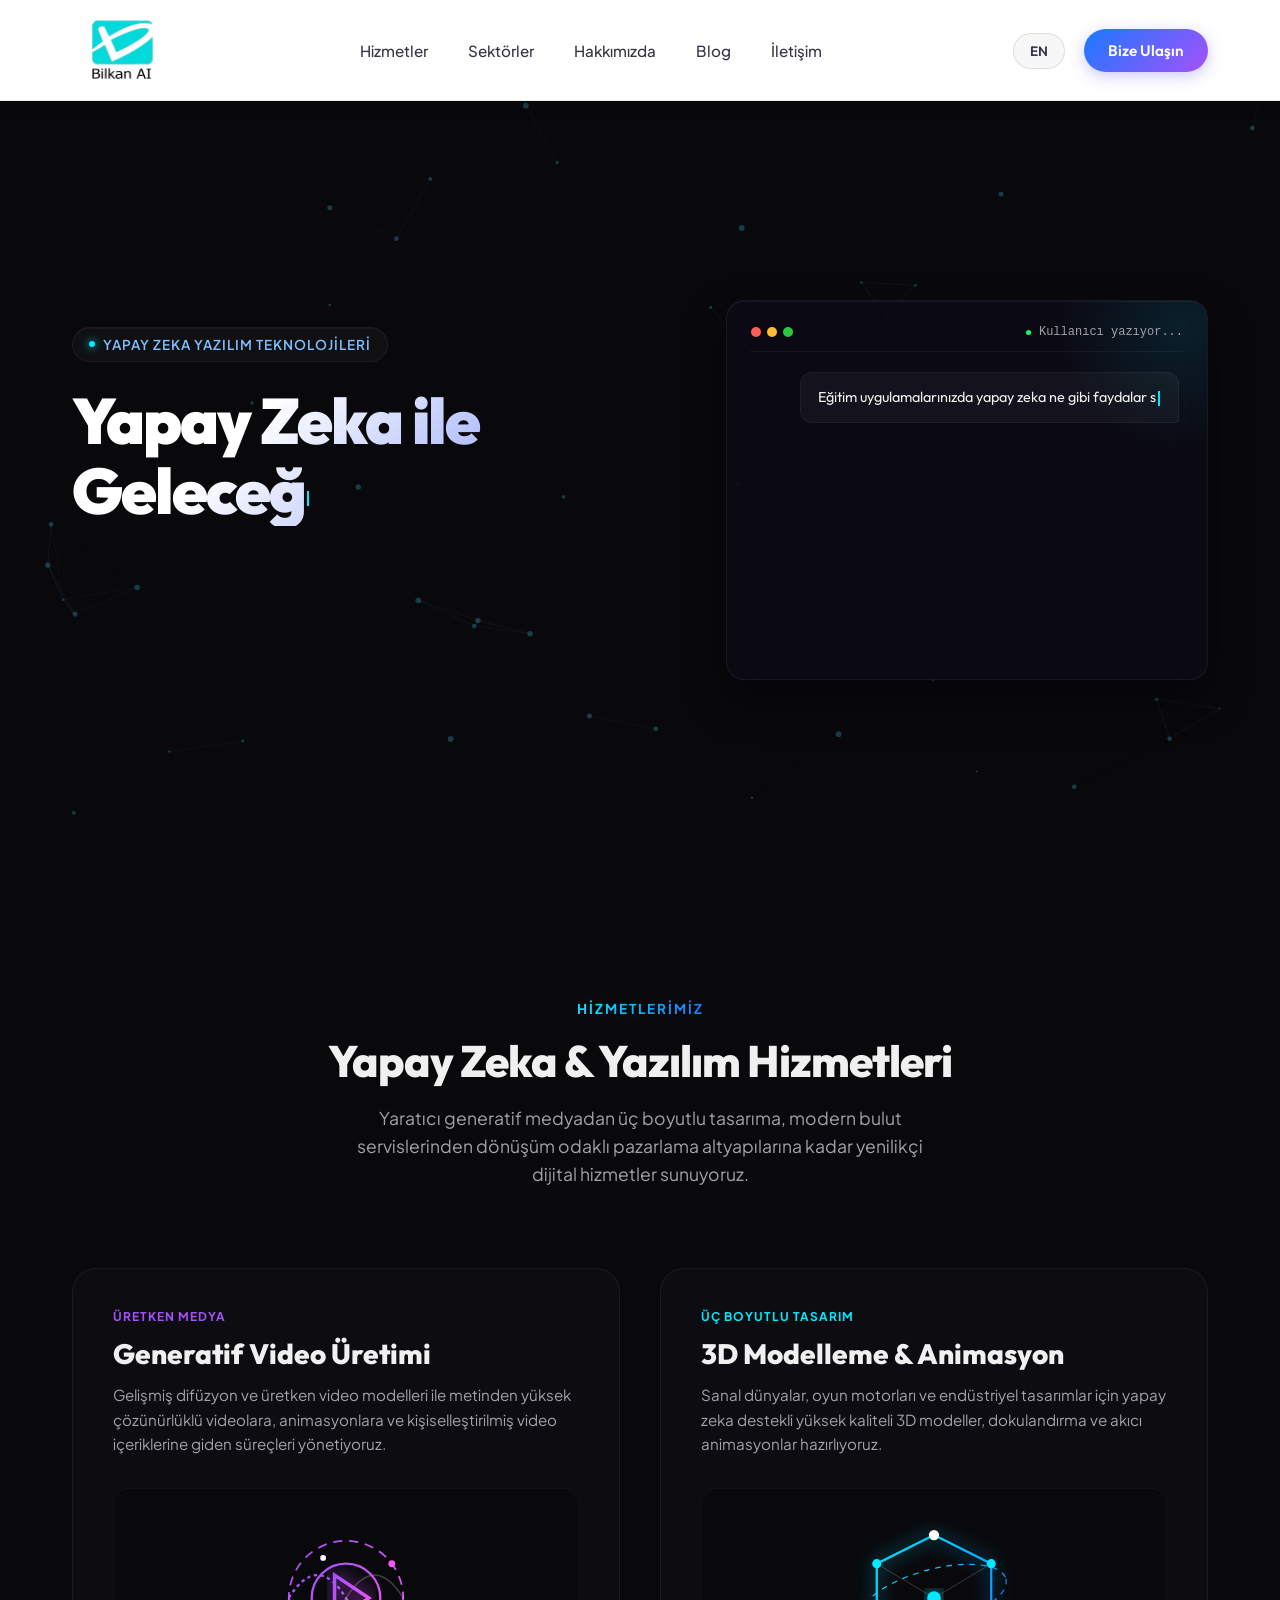
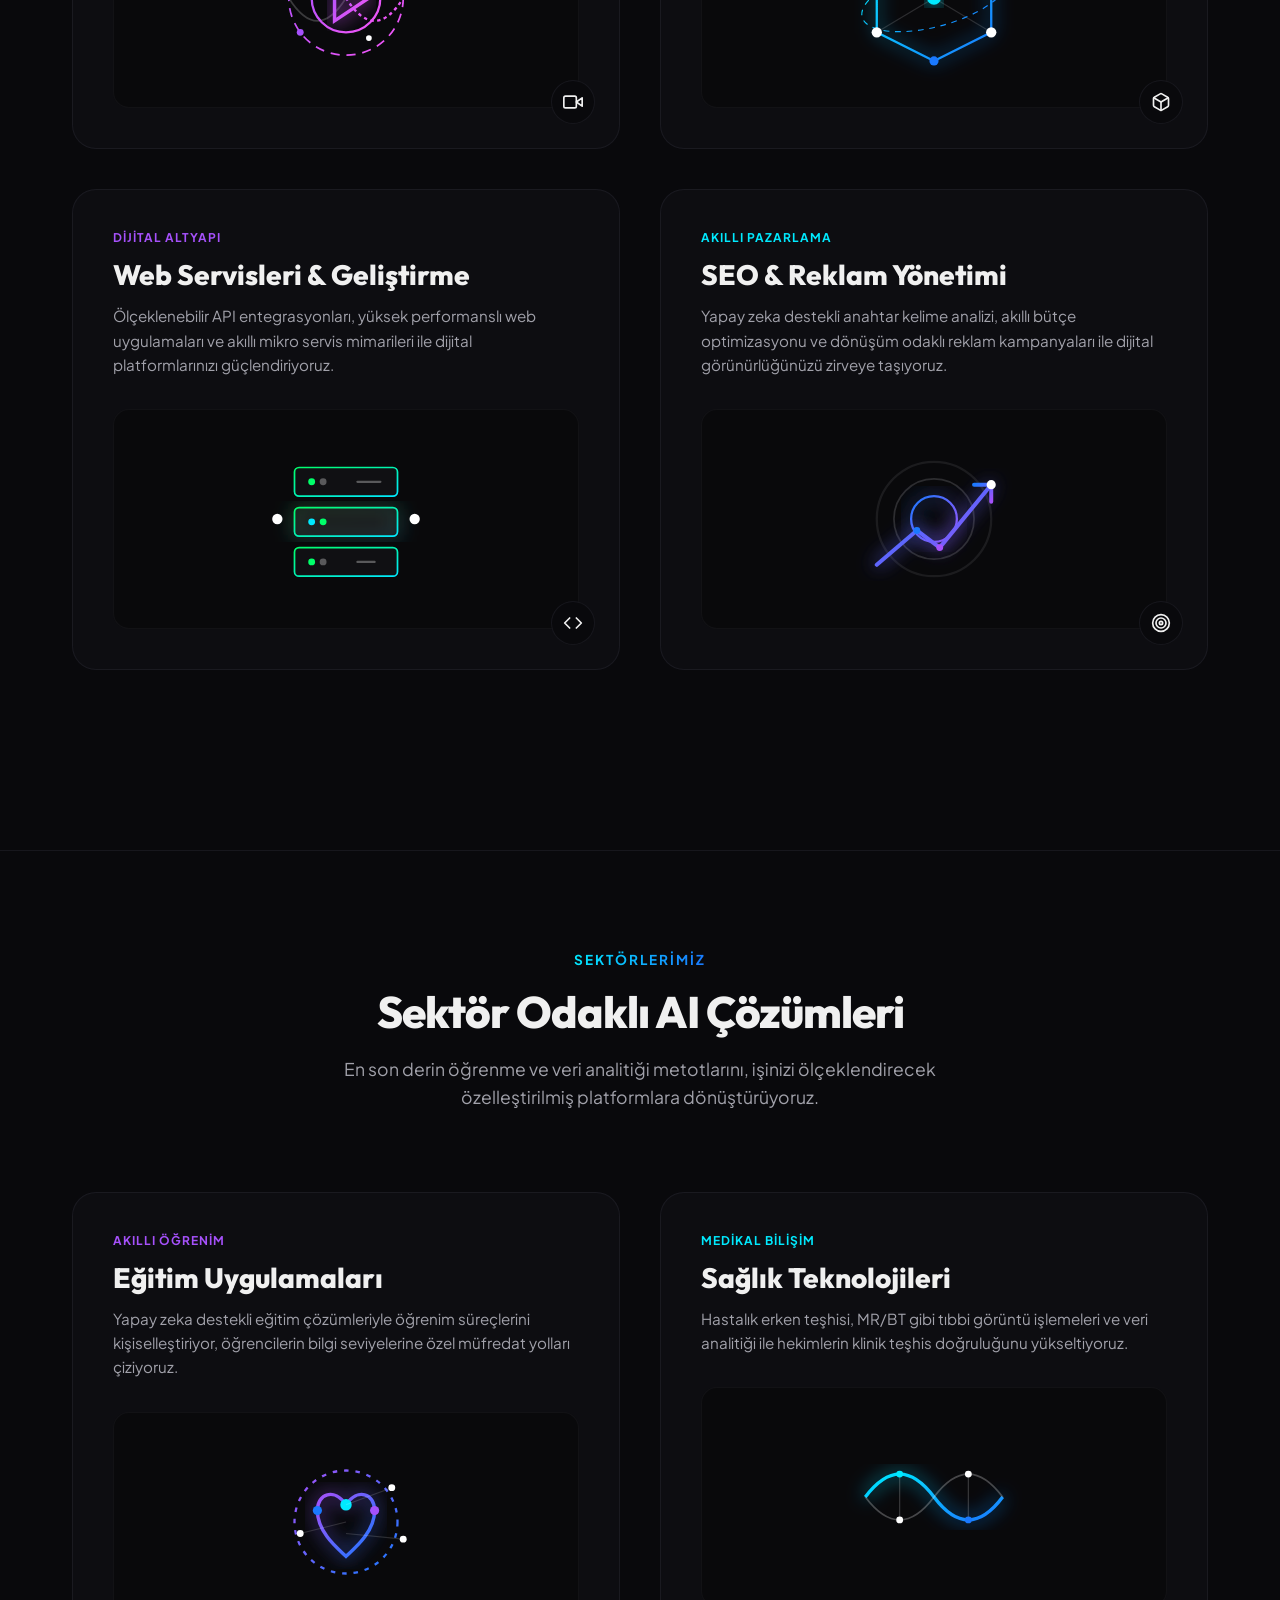
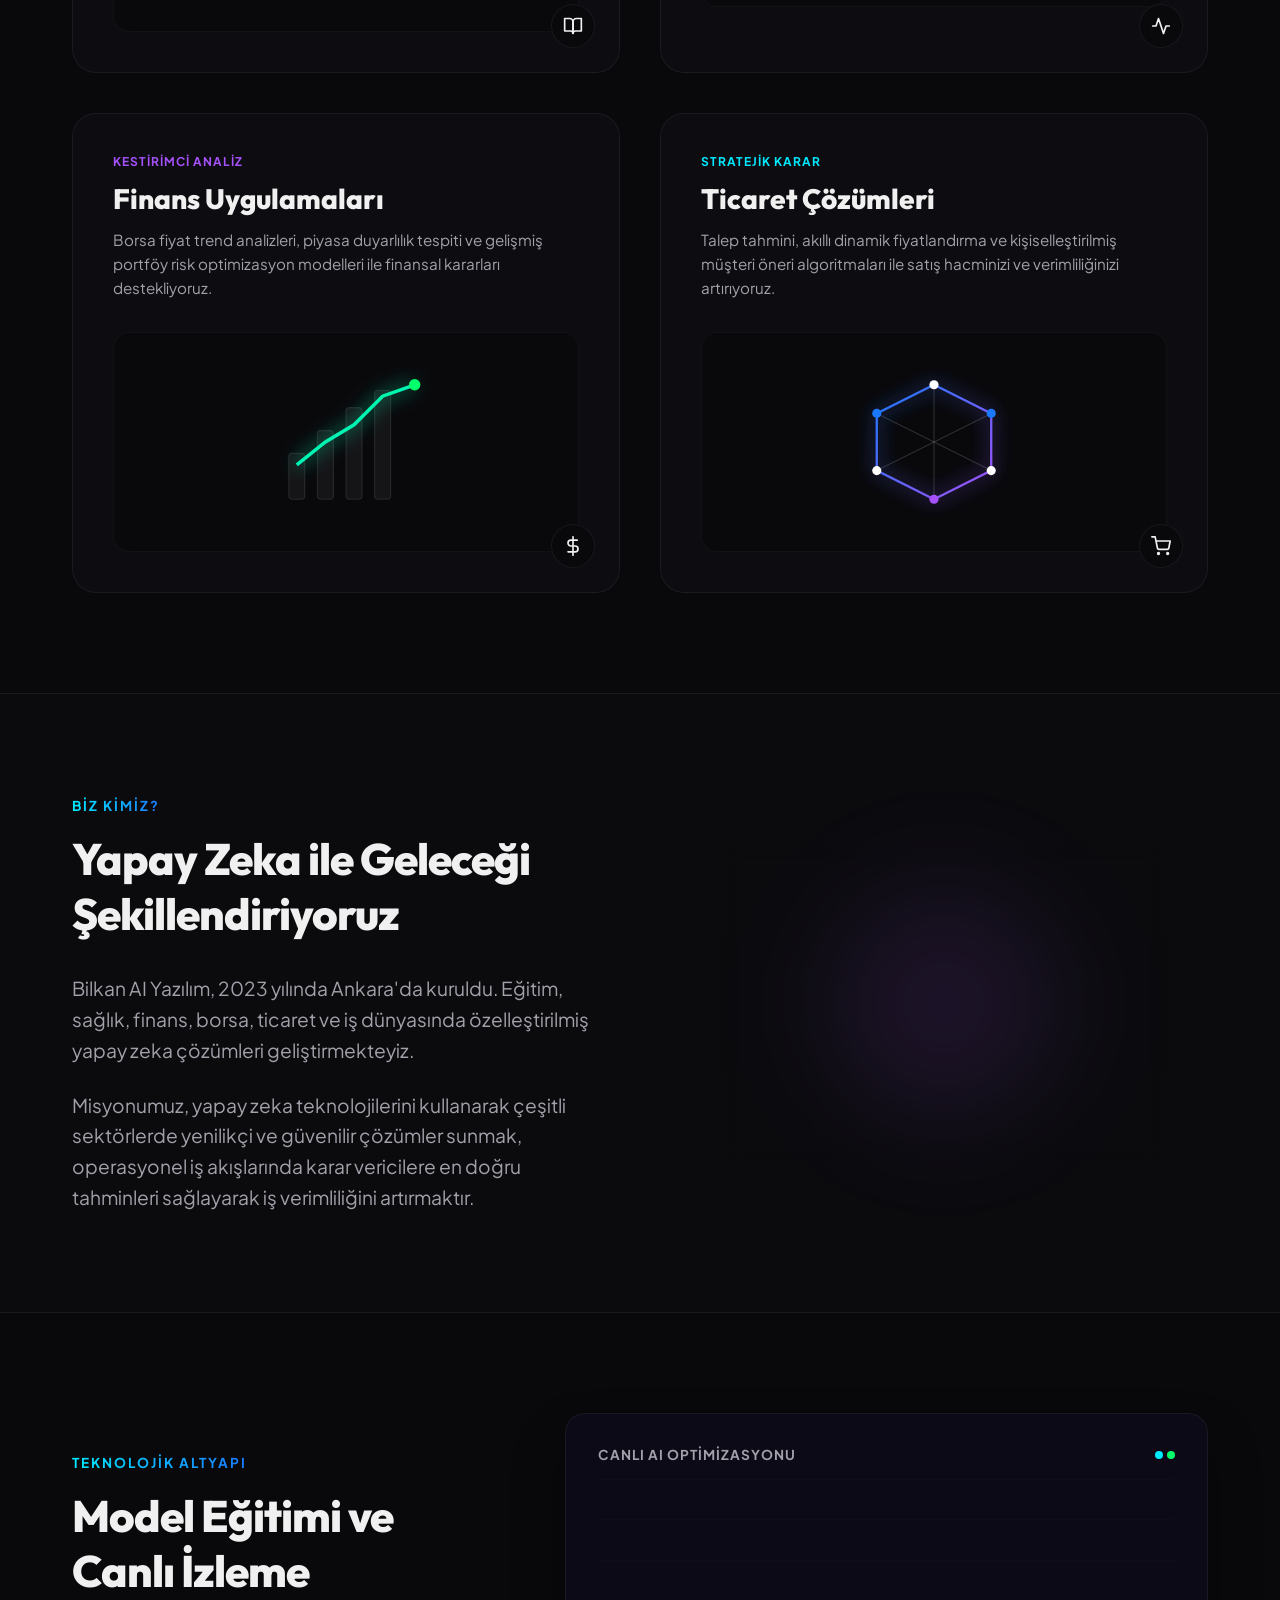
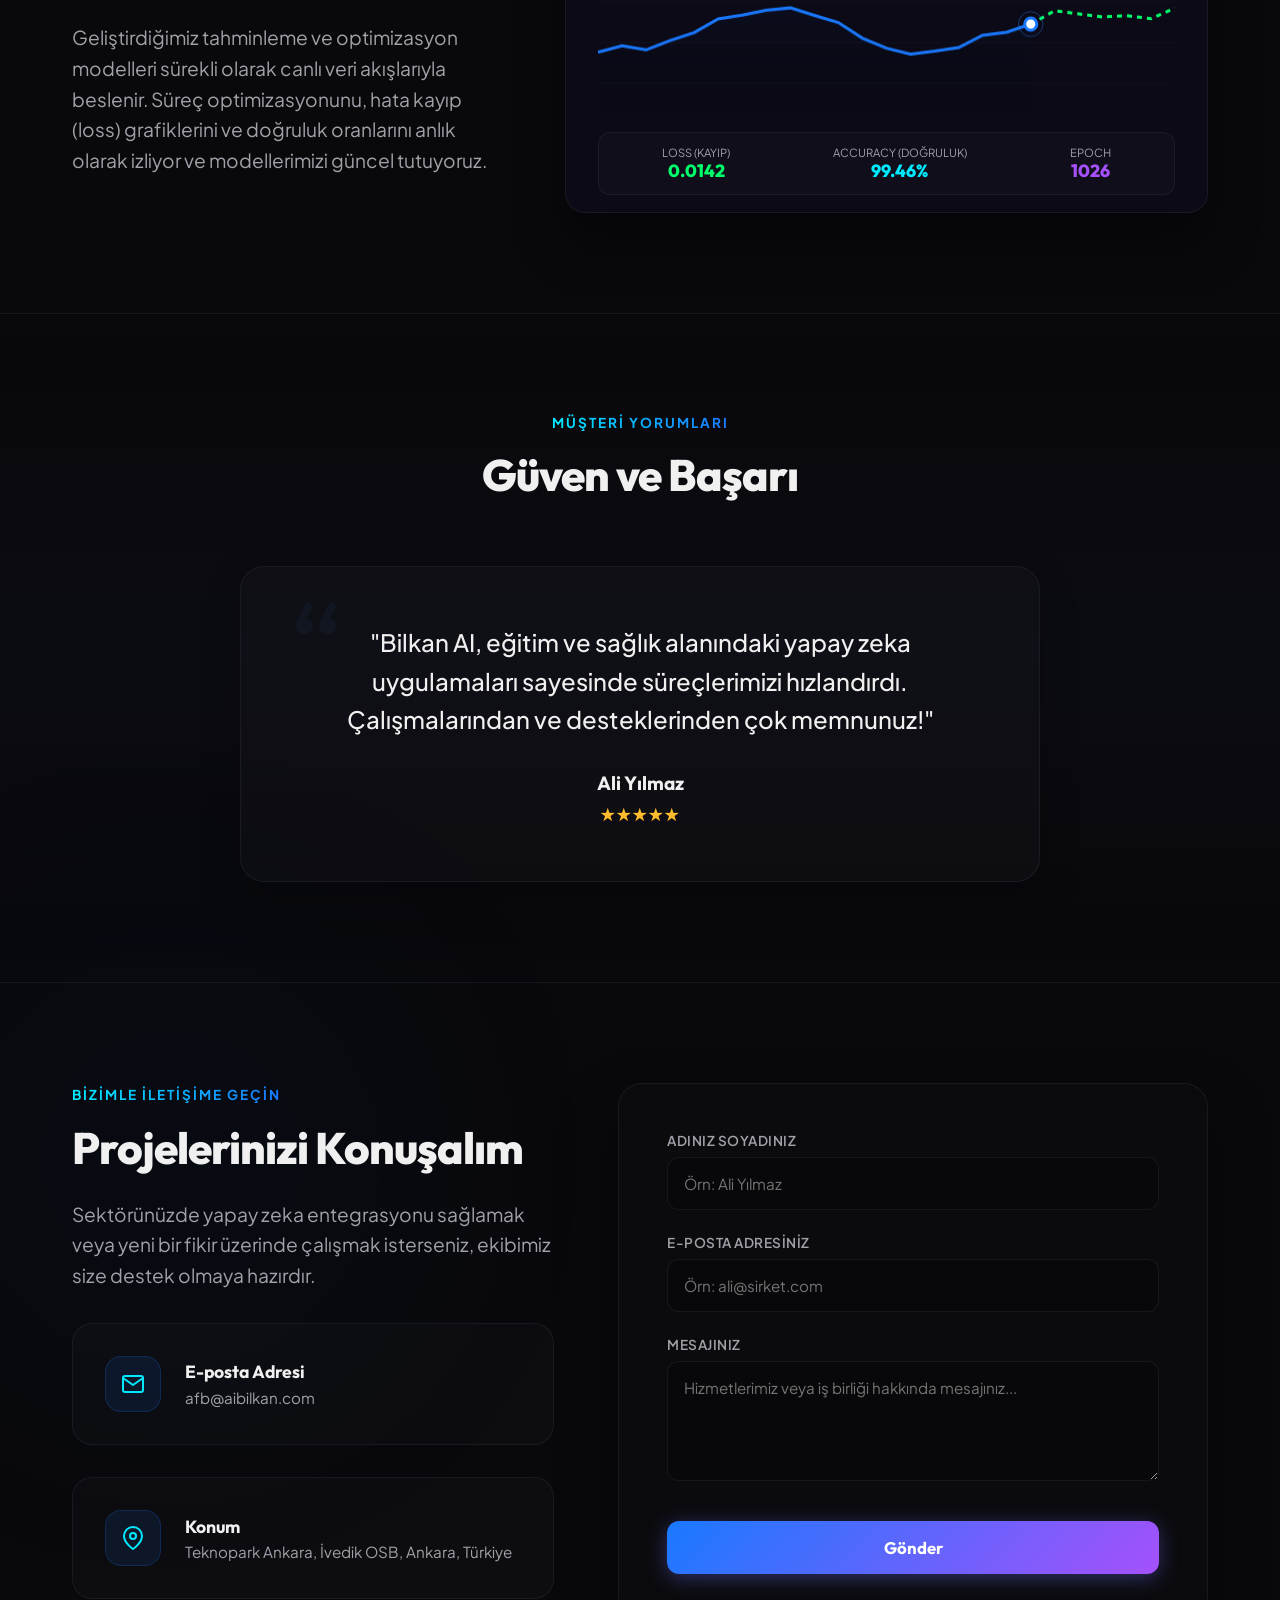
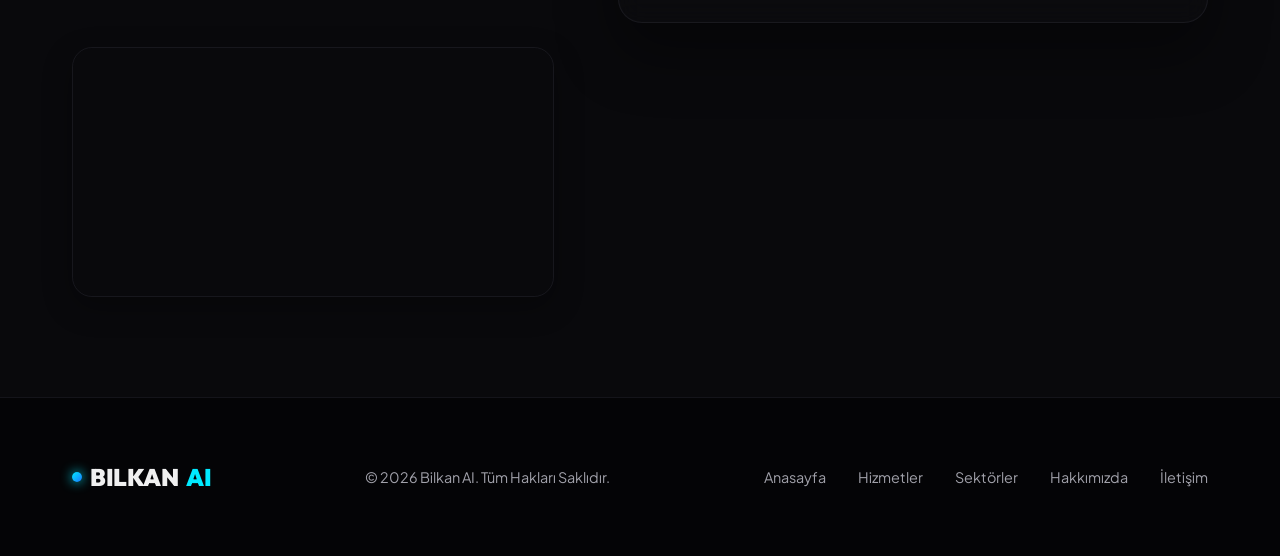
==== index.html @ 45239075 "Initial commit with services grid and language switcher" ====
<!DOCTYPE html>
<html lang="tr">
<head>
  <meta charset="UTF-8">
  <meta name="viewport" content="width=device-width, initial-scale=1.0">
  <title data-tr="Bilkan AI - Yapay Zeka Uygulamaları Geliştiriyoruz" data-en="Bilkan AI - Developing Artificial Intelligence Applications">Bilkan AI - Yapay Zeka Uygulamaları Geliştiriyoruz</title>
  <meta name="description" content="Bilkanai, eğitim, sağlık, finans ve ticaret alanlarında yapay zeka uygulamaları geliştiren Ankara merkezli bir yazılım şirketidir." data-tr-content="Bilkanai, eğitim, sağlık, finans ve ticaret alanlarında yapay zeka uygulamaları geliştiren Ankara merkezli bir yazılım şirketidir." data-en-content="Bilkan AI is an Ankara-based software company that develops artificial intelligence applications in education, healthcare, finance, and commerce.">
  <link rel="stylesheet" href="styles.css">
</head>
<body>

  <!-- Interactive Neural Canvas Background -->
  <canvas id="neural-canvas"></canvas>

  <!-- Glowing background blobs -->
  <div class="glow-orb orb-purple"></div>
  <div class="glow-orb orb-blue"></div>

  <!-- Header Navigation -->
  <header>
    <div class="container nav-container">
      <a href="#home" class="logo">
        <img src="bilkan ai_logo.png" alt="Bilkan AI Logo" class="logo-img">
      </a>
      <nav>
        <ul>
          <li><a href="#hizmetler" data-tr="Hizmetler" data-en="Services">Hizmetler</a></li>
          <li><a href="#sektorler" data-tr="Sektörler" data-en="Sectors">Sektörler</a></li>
          <li><a href="#hakkimizda" data-tr="Hakkımızda" data-en="About Us">Hakkımızda</a></li>
          <li><a href="blog.html" data-tr="Blog" data-en="Blog">Blog</a></li>
          <li><a href="#iletisim" data-tr="İletişim" data-en="Contact">İletişim</a></li>
        </ul>
      </nav>
      <div class="header-actions">
        <button id="lang-switch" class="lang-btn" aria-label="Language Switcher">EN</button>
        <a href="#iletisim" class="cta-btn" data-tr="Bize Ulaşın" data-en="Contact Us">Bize Ulaşın</a>
      </div>
    </div>
  </header>

  <!-- Hero Section -->
  <section id="home" class="hero">
    <div class="container hero-grid">
      <div class="hero-content">
        <div class="hero-tagline" id="hero-tagline-container" style="opacity: 0; transition: opacity 0.5s ease;">
          <div class="pulse"></div>
          <span id="hero-tagline-text" data-tr="Yapay Zeka Yazılım Teknolojileri" data-en="AI Software Technologies"></span>
        </div>
        <h1 class="hero-title" id="hero-title-text" data-tr="Yapay Zeka ile Geleceği Şekillendirin" data-en="Shape the Future with AI"></h1>
        <p class="hero-desc" id="hero-desc-text" data-tr="Eğitim, sağlık, finans ve ticaret sektörleri için veri odaklı akıllı modeller ve yenilikçi iş uygulamaları geliştiriyoruz." data-en="We develop data-driven intelligent models and innovative business applications for education, healthcare, finance, and commerce sectors."></p>
        <div class="hero-actions" id="hero-actions-container" style="opacity: 0; transform: translateY(10px); transition: opacity 0.8s ease, transform 0.8s ease;">
          <a href="#hizmetler" class="btn-primary">
            <span data-tr="Çözümlerimizi Keşfet" data-en="Explore Our Solutions">Çözümlerimizi Keşfet</span>
            <svg width="18" height="18" viewBox="0 0 24 24" fill="none" stroke="currentColor" stroke-width="2.5" stroke-linecap="round" stroke-linejoin="round"><line x1="5" y1="12" x2="19" y2="12"></line><polyline points="12 5 19 12 12 19"></polyline></svg>
          </a>
          <a href="#hakkimizda" class="btn-secondary" data-tr="Hakkımızda" data-en="About Us">Hakkımızda</a>
        </div>
      </div>

      <!-- Simulated LLM Writing Mockup -->
      <div class="llm-mockup">
        <div class="llm-header">
          <div class="llm-dots">
            <div class="llm-dot dot-r"></div>
            <div class="llm-dot dot-y"></div>
            <div class="llm-dot dot-g"></div>
          </div>
          <div class="llm-status">
            <div class="llm-pulse"></div>
            <span data-tr="Çevrimiçi" data-en="Online">Çevrimiçi</span>
          </div>
        </div>
        <div class="llm-body">
          <!-- Chat bubbles will be generated dynamically by JS typewriter simulation -->
        </div>
      </div>
    </div>
  </section>

  <!-- Services Grid Section -->
  <section id="hizmetler">
    <div class="container">
      <div class="section-header">
        <span class="section-label" data-tr="Hizmetlerimiz" data-en="Our Services">Hizmetlerimiz</span>
        <h2 class="section-title" data-tr="Yapay Zeka & Yazılım Hizmetleri" data-en="AI & Software Services">Yapay Zeka & Yazılım Hizmetleri</h2>
        <p class="section-desc" data-tr="Yaratıcı generatif medyadan üç boyutlu tasarıma, modern bulut servislerinden dönüşüm odaklı pazarlama altyapılarına kadar yenilikçi dijital hizmetler sunuyoruz." data-en="We offer innovative digital services ranging from creative generative media to 3D design, modern cloud services, and conversion-focused marketing infrastructure.">
          Yaratıcı generatif medyadan üç boyutlu tasarıma, modern bulut servislerinden dönüşüm odaklı pazarlama altyapılarına kadar yenilikçi dijital hizmetler sunuyoruz.
        </p>
      </div>

      <div class="sectors-grid" style="margin-bottom: 5rem;">
        <!-- Card 1: Generative Video -->
        <div class="sector-card">
          <div class="card-content">
            <span class="card-tag" data-tr="Üretken Medya" data-en="Generative Media">Üretken Medya</span>
            <h3 class="card-title" data-tr="Generatif Video Üretimi" data-en="Generative Video Creation">Generatif Video Üretimi</h3>
            <p class="card-desc" data-tr="Gelişmiş difüzyon ve üretken video modelleri ile metinden yüksek çözünürlüklü videolara, animasyonlara ve kişiselleştirilmiş video içeriklerine giden süreçleri yönetiyoruz." data-en="We manage the processes from text to high-resolution videos, animations, and personalized video content with advanced diffusion and generative video models.">
              Gelişmiş difüzyon ve üretken video modelleri ile metinden yüksek çözünürlüklü videolara, animasyonlara ve kişiselleştirilmiş video içeriklerine giden süreçleri yönetiyoruz.
            </p>
          </div>
          <div class="card-visual-wrapper">
            <svg class="card-visual-art" viewBox="0 0 200 200" fill="none" xmlns="http://www.w3.org/2000/svg">
              <defs>
                <linearGradient id="grad-video" x1="0%" y1="0%" x2="100%" y2="100%">
                  <stop offset="0%" stop-color="hsl(270, 95%, 65%)" />
                  <stop offset="100%" stop-color="hsl(300, 90%, 65%)" />
                </linearGradient>
                <filter id="glow-video" x="-20%" y="-20%" width="140%" height="140%">
                  <feGaussianBlur stdDeviation="8" result="blur" />
                  <feComposite in="SourceGraphic" in2="blur" operator="over" />
                </filter>
              </defs>
              <circle cx="100" cy="100" r="50" stroke="url(#grad-video)" stroke-width="1.5" stroke-dasharray="8 6" />
              <path d="M50 100 Q75 60, 100 100 T150 100" fill="none" stroke="url(#grad-video)" stroke-width="2" stroke-dasharray="3 3" />
              <path d="M50 100 Q75 140, 100 100 T150 100" fill="none" stroke="rgba(255, 255, 255, 0.2)" stroke-width="1.5" />
              <polygon points="90,80 120,100 90,120" fill="none" stroke="url(#grad-video)" stroke-width="3" filter="url(#glow-video)" />
              <circle cx="100" cy="100" r="30" stroke="url(#grad-video)" stroke-width="2" />
              <circle cx="140" cy="70" r="3" fill="hsl(300, 90%, 65%)" />
              <circle cx="60" cy="130" r="3" fill="hsl(270, 95%, 65%)" />
              <circle cx="80" cy="65" r="2.5" fill="white" />
              <circle cx="120" cy="135" r="2.5" fill="white" />
            </svg>
          </div>
          <div class="card-icon-overlay">
            <svg width="20" height="20" viewBox="0 0 24 24" fill="none" stroke="currentColor" stroke-width="2" stroke-linecap="round" stroke-linejoin="round"><path d="M23 7l-7 5 7 5V7z"></path><rect x="1" y="5" width="15" height="14" rx="2" ry="2"></rect></svg>
          </div>
        </div>

        <!-- Card 2: 3D Modeling & Animation -->
        <div class="sector-card">
          <div class="card-content">
            <span class="card-tag" data-tr="Üç Boyutlu Tasarım" data-en="3D Design">Üç Boyutlu Tasarım</span>
            <h3 class="card-title" data-tr="3D Modelleme & Animasyon" data-en="3D Modeling & Animation">3D Modelleme & Animasyon</h3>
            <p class="card-desc" data-tr="Sanal dünyalar, oyun motorları ve endüstriyel tasarımlar için yapay zeka destekli yüksek kaliteli 3D modeller, dokulandırma ve akıcı animasyonlar hazırlıyoruz." data-en="We prepare high-quality 3D assets, fluid animations, and texturing for virtual worlds, game engines, and industrial designs using AI-supported modeling tools.">
              Sanal dünyalar, oyun motorları ve endüstriyel tasarımlar için yapay zeka destekli yüksek kaliteli 3D modeller, dokulandırma ve akıcı animasyonlar hazırlıyoruz.
            </p>
          </div>
          <div class="card-visual-wrapper">
            <svg class="card-visual-art" viewBox="0 0 200 200" fill="none" xmlns="http://www.w3.org/2000/svg">
              <defs>
                <linearGradient id="grad-3d" x1="0%" y1="0%" x2="100%" y2="100%">
                  <stop offset="0%" stop-color="hsl(185, 100%, 50%)" />
                  <stop offset="100%" stop-color="hsl(215, 100%, 55%)" />
                </linearGradient>
                <filter id="glow-3d" x="-20%" y="-20%" width="140%" height="140%">
                  <feGaussianBlur stdDeviation="8" result="blur" />
                  <feComposite in="SourceGraphic" in2="blur" operator="over" />
                </filter>
              </defs>
              <path d="M100 45 L150 70 L150 130 L100 155 L50 130 L50 70 Z" fill="none" stroke="url(#grad-3d)" stroke-width="2" filter="url(#glow-3d)" />
              <path d="M100 45 L100 155" stroke="url(#grad-3d)" stroke-width="1.5" />
              <path d="M50 70 L150 130" stroke="rgba(255,255,255,0.15)" stroke-width="1" />
              <path d="M150 70 L50 130" stroke="rgba(255,255,255,0.15)" stroke-width="1" />
              <ellipse cx="100" cy="100" rx="65" ry="25" stroke="url(#grad-3d)" stroke-width="1" stroke-dasharray="5 5" transform="rotate(-15, 100, 100)" />
              <circle cx="100" cy="45" r="4.5" fill="white" />
              <circle cx="150" cy="70" r="4" fill="hsl(185, 100%, 50%)" />
              <circle cx="150" cy="130" r="4.5" fill="white" />
              <circle cx="100" cy="155" r="4" fill="hsl(215, 100%, 55%)" />
              <circle cx="50" cy="130" r="4.5" fill="white" />
              <circle cx="50" cy="70" r="4" fill="hsl(185, 100%, 50%)" />
              <circle cx="100" cy="100" r="6" fill="hsl(185, 100%, 50%)" filter="url(#glow-3d)" />
            </svg>
          </div>
          <div class="card-icon-overlay">
            <svg width="20" height="20" viewBox="0 0 24 24" fill="none" stroke="currentColor" stroke-width="2" stroke-linecap="round" stroke-linejoin="round"><path d="M21 16V8a2 2 0 0 0-1-1.73l-7-4a2 2 0 0 0-2 0l-7 4A2 2 0 0 0 3 8v8a2 2 0 0 0 1 1.73l7 4a2 2 0 0 0 2 0l7-4A2 2 0 0 0 21 16z"></path><polyline points="3.27 6.96 12 12.01 20.73 6.96"></polyline><line x1="12" y1="22.08" x2="12" y2="12"></line></svg>
          </div>
        </div>

        <!-- Card 3: Web Services -->
        <div class="sector-card">
          <div class="card-content">
            <span class="card-tag" data-tr="Dijital Altyapı" data-en="Digital Infrastructure">Dijital Altyapı</span>
            <h3 class="card-title" data-tr="Web Servisleri & Geliştirme" data-en="Web Services & Development">Web Servisleri & Geliştirme</h3>
            <p class="card-desc" data-tr="Ölçeklenebilir API entegrasyonları, yüksek performanslı web uygulamaları ve akıllı mikro servis mimarileri ile dijital platformlarınızı güçlendiriyoruz." data-en="We power your digital platforms from end to end by designing scalable API integrations, high-performance web applications, and smart microservice architectures.">
              Ölçeklenebilir API entegrasyonları, yüksek performanslı web uygulamaları ve akıllı mikro servis mimarileri ile dijital platformlarınızı güçlendiriyoruz.
            </p>
          </div>
          <div class="card-visual-wrapper">
            <svg class="card-visual-art" viewBox="0 0 200 200" fill="none" xmlns="http://www.w3.org/2000/svg">
              <defs>
                <linearGradient id="grad-web" x1="0%" y1="0%" x2="100%" y2="100%">
                  <stop offset="0%" stop-color="hsl(145, 100%, 50%)" />
                  <stop offset="100%" stop-color="hsl(185, 100%, 50%)" />
                </linearGradient>
                <filter id="glow-web" x="-20%" y="-20%" width="140%" height="140%">
                  <feGaussianBlur stdDeviation="8" result="blur" />
                  <feComposite in="SourceGraphic" in2="blur" operator="over" />
                </filter>
              </defs>
              <rect x="55" y="55" width="90" height="25" rx="4" fill="rgba(255, 255, 255, 0.03)" stroke="url(#grad-web)" stroke-width="1.5" />
              <rect x="55" y="90" width="90" height="25" rx="4" fill="rgba(255, 255, 255, 0.03)" stroke="url(#grad-web)" stroke-width="1.5" filter="url(#glow-web)" />
              <rect x="55" y="125" width="90" height="25" rx="4" fill="rgba(255, 255, 255, 0.03)" stroke="url(#grad-web)" stroke-width="1.5" />
              <circle cx="70" cy="67.5" r="3" fill="hsl(145, 100%, 50%)" />
              <circle cx="80" cy="67.5" r="3" fill="white" opacity="0.3" />
              <circle cx="70" cy="102.5" r="3" fill="hsl(185, 100%, 50%)" />
              <circle cx="80" cy="102.5" r="3" fill="hsl(145, 100%, 50%)" />
              <circle cx="70" cy="137.5" r="3" fill="hsl(145, 100%, 50%)" />
              <circle cx="80" cy="137.5" r="3" fill="white" opacity="0.3" />
              <path d="M110 67.5 L130 67.5" stroke="rgba(255,255,255,0.3)" stroke-width="2" stroke-linecap="round" />
              <path d="M110 102.5 L135 102.5" stroke="url(#grad-web)" stroke-width="2" stroke-linecap="round" />
              <path d="M110 137.5 L125 137.5" stroke="rgba(255,255,255,0.3)" stroke-width="2" stroke-linecap="round" />
              <path d="M40 100 L55 100" stroke="url(#grad-web)" stroke-width="1.5" />
              <path d="M145 100 L160 100" stroke="url(#grad-web)" stroke-width="1.5" />
              <circle cx="40" cy="100" r="4.5" fill="white" />
              <circle cx="160" cy="100" r="4.5" fill="white" />
            </svg>
          </div>
          <div class="card-icon-overlay">
            <svg width="20" height="20" viewBox="0 0 24 24" fill="none" stroke="currentColor" stroke-width="2" stroke-linecap="round" stroke-linejoin="round"><polyline points="16 18 22 12 16 6"></polyline><polyline points="8 6 2 12 8 18"></polyline></svg>
          </div>
        </div>

        <!-- Card 4: SEO & Ad Management -->
        <div class="sector-card">
          <div class="card-content">
            <span class="card-tag" data-tr="Akıllı Pazarlama" data-en="Smart Marketing">Akıllı Pazarlama</span>
            <h3 class="card-title" data-tr="SEO & Reklam Yönetimi" data-en="SEO & Ad Management">SEO & Reklam Yönetimi</h3>
            <p class="card-desc" data-tr="Yapay zeka destekli anahtar kelime analizi, akıllı bütçe optimizasyonu ve dönüşüm odaklı reklam kampanyaları ile dijital görünürlüğünüzü zirveye taşıyoruz." data-en="We take you to the top of search engines with AI-supported keyword analysis, smart budget optimization, and conversion-oriented ad campaigns.">
              Yapay zeka destekli anahtar kelime analizi, akıllı bütçe optimizasyonu ve dönüşüm odaklı reklam kampanyaları ile dijital görünürlüğünüzü zirveye taşıyoruz.
            </p>
          </div>
          <div class="card-visual-wrapper">
            <svg class="card-visual-art" viewBox="0 0 200 200" fill="none" xmlns="http://www.w3.org/2000/svg">
              <defs>
                <linearGradient id="grad-seo" x1="0%" y1="0%" x2="100%" y2="100%">
                  <stop offset="0%" stop-color="hsl(215, 100%, 55%)" />
                  <stop offset="100%" stop-color="hsl(270, 95%, 65%)" />
                </linearGradient>
                <filter id="glow-seo" x="-20%" y="-20%" width="140%" height="140%">
                  <feGaussianBlur stdDeviation="8" result="blur" />
                  <feComposite in="SourceGraphic" in2="blur" operator="over" />
                </filter>
              </defs>
              <circle cx="100" cy="100" r="50" stroke="rgba(255, 255, 255, 0.08)" stroke-width="2" />
              <circle cx="100" cy="100" r="35" stroke="rgba(255, 255, 255, 0.15)" stroke-width="1.5" />
              <circle cx="100" cy="100" r="20" stroke="url(#grad-seo)" stroke-width="2" filter="url(#glow-seo)" />
              <path d="M50 140 L85 110 L105 125 L150 70" fill="none" stroke="url(#grad-seo)" stroke-width="3.5" stroke-linecap="round" stroke-linejoin="round" filter="url(#glow-seo)" />
              <path d="M135 70 L150 70 L150 85" fill="none" stroke="url(#grad-seo)" stroke-width="3.5" stroke-linecap="round" stroke-linejoin="round" />
              <circle cx="150" cy="70" r="4" fill="white" />
              <circle cx="85" cy="110" r="3" fill="hsl(215, 100%, 55%)" />
              <circle cx="105" cy="125" r="3" fill="hsl(270, 95%, 65%)" />
            </svg>
          </div>
          <div class="card-icon-overlay">
            <svg width="20" height="20" viewBox="0 0 24 24" fill="none" stroke="currentColor" stroke-width="2" stroke-linecap="round" stroke-linejoin="round"><circle cx="12" cy="12" r="10"></circle><circle cx="12" cy="12" r="6"></circle><circle cx="12" cy="12" r="2"></circle></svg>
          </div>
        </div>
      </div>
    </div>
  </section>

  <!-- Sector Grid Section -->
  <section id="sektorler" style="border-top: 1px solid var(--border-color);">
    <div class="container">
      <div class="section-header">
        <span class="section-label" data-tr="Sektörlerimiz" data-en="Our Sectors">Sektörlerimiz</span>
        <h2 class="section-title" data-tr="Sektör Odaklı AI Çözümleri" data-en="Sector-Focused AI Solutions">Sektör Odaklı AI Çözümleri</h2>
        <p class="section-desc" data-tr="En son derin öğrenme ve veri analitiği metotlarını, işinizi ölçeklendirecek özelleştirilmiş platformlara dönüştürüyoruz." data-en="We transform the latest deep learning and data analytics methods into customized platforms to scale your business.">
          En son derin öğrenme ve veri analitiği metotlarını, işinizi ölçeklendirecek özelleştirilmiş platformlara dönüştürüyoruz.
        </p>
      </div>

      <div class="sectors-grid">
        <!-- Card 1: Education -->
        <div class="sector-card">
          <div class="card-content">
            <span class="card-tag" data-tr="Akıllı Öğrenim" data-en="Smart Learning">Akıllı Öğrenim</span>
            <h3 class="card-title" data-tr="Eğitim Uygulamaları" data-en="Educational Applications">Eğitim Uygulamaları</h3>
            <p class="card-desc" data-tr="Yapay zeka destekli eğitim çözümleriyle öğrenim süreçlerini kişiselleştiriyor, öğrencilerin bilgi seviyelerine özel müfredat yolları çiziyoruz." data-en="We personalize learning processes with AI-powered educational solutions, mapping custom curriculum paths tailored to students' knowledge levels.">
              Yapay zeka destekli eğitim çözümleriyle öğrenim süreçlerini kişiselleştiriyor, öğrencilerin bilgi seviyelerine özel müfredat yolları çiziyoruz.
            </p>
          </div>
          <div class="card-visual-wrapper">
            <!-- Inline SVG for Premium vector design that rotates in 3D parallax -->
            <svg class="card-visual-art" viewBox="0 0 200 200" fill="none" xmlns="http://www.w3.org/2000/svg">
              <defs>
                <linearGradient id="grad-edu" x1="0%" y1="0%" x2="100%" y2="100%">
                  <stop offset="0%" stop-color="hsl(270, 95%, 65%)" />
                  <stop offset="100%" stop-color="hsl(215, 100%, 55%)" />
                </linearGradient>
                <filter id="glow-edu" x="-20%" y="-20%" width="140%" height="140%">
                  <feGaussianBlur stdDeviation="8" result="blur" />
                  <feComposite in="SourceGraphic" in2="blur" operator="over" />
                </filter>
              </defs>
              <!-- Glowing brain elements -->
              <circle cx="100" cy="100" r="45" stroke="url(#grad-edu)" stroke-width="2" stroke-dasharray="4 6" />
              <path d="M75 90 C75 75, 90 70, 100 85 C110 70, 125 75, 125 90 C125 110, 105 125, 100 130 C95 125, 75 110, 75 90 Z" fill="none" stroke="url(#grad-edu)" stroke-width="3" filter="url(#glow-edu)" />
              <circle cx="100" cy="85" r="5" fill="hsl(185, 100%, 50%)" />
              <line x1="100" y1="85" x2="100" y2="128" stroke="url(#grad-edu)" stroke-width="1.5" />
              <circle cx="125" cy="90" r="4" fill="hsl(270, 95%, 65%)" />
              <circle cx="75" cy="90" r="4" fill="hsl(215, 100%, 55%)" />
              <!-- Neural Connections -->
              <path d="M100 85 L140 70" stroke="rgba(255,255,255,0.15)" stroke-width="1" />
              <circle cx="140" cy="70" r="3" fill="white" />
              <path d="M100 110 L150 115" stroke="rgba(255,255,255,0.15)" stroke-width="1" />
              <circle cx="150" cy="115" r="3" fill="white" />
              <path d="M100 100 L60 110" stroke="rgba(255,255,255,0.15)" stroke-width="1" />
              <circle cx="60" cy="110" r="3" fill="white" />
            </svg>
          </div>
          <div class="card-icon-overlay">
            <svg width="20" height="20" viewBox="0 0 24 24" fill="none" stroke="currentColor" stroke-width="2" stroke-linecap="round" stroke-linejoin="round"><path d="M2 3h6a4 4 0 0 1 4 4v14a3 3 0 0 0-3-3H2z"></path><path d="M22 3h-6a4 4 0 0 0-4 4v14a3 3 0 0 1 3-3h7z"></path></svg>
          </div>
        </div>

        <!-- Card 2: Healthcare -->
        <div class="sector-card">
          <div class="card-content">
            <span class="card-tag" data-tr="Medikal Bilişim" data-en="Medical Informatics">Medikal Bilişim</span>
            <h3 class="card-title" data-tr="Sağlık Teknolojileri" data-en="Healthcare Technologies">Sağlık Teknolojileri</h3>
            <p class="card-desc" data-tr="Hastalık erken teşhisi, MR/BT gibi tıbbi görüntü işlemeleri ve veri analitiği ile hekimlerin klinik teşhis doğruluğunu yükseltiyoruz." data-en="We increase the clinical diagnostic accuracy of physicians through early disease diagnosis, medical image processing (MRI/CT), and data analytics.">
              Hastalık erken teşhisi, MR/BT gibi tıbbi görüntü işlemeleri ve veri analitiği ile hekimlerin klinik teşhis doğruluğunu yükseltiyoruz.
            </p>
          </div>
          <div class="card-visual-wrapper">
            <svg class="card-visual-art" viewBox="0 0 200 200" fill="none" xmlns="http://www.w3.org/2000/svg">
              <defs>
                <linearGradient id="grad-health" x1="0%" y1="0%" x2="100%" y2="100%">
                  <stop offset="0%" stop-color="hsl(185, 100%, 50%)" />
                  <stop offset="100%" stop-color="hsl(215, 100%, 55%)" />
                </linearGradient>
                <filter id="glow-health" x="-20%" y="-20%" width="140%" height="140%">
                  <feGaussianBlur stdDeviation="8" result="blur" />
                  <feComposite in="SourceGraphic" in2="blur" operator="over" />
                </filter>
              </defs>
              <!-- DNA Spiral/Pulse visual -->
              <path d="M40 100 Q70 60, 100 100 T160 100" fill="none" stroke="url(#grad-health)" stroke-width="3" filter="url(#glow-health)" />
              <path d="M40 100 Q70 140, 100 100 T160 100" fill="none" stroke="rgba(255, 255, 255, 0.25)" stroke-width="1.5" />
              <!-- DNA links -->
              <line x1="70" y1="80" x2="70" y2="120" stroke="rgba(255,255,255,0.2)" stroke-width="1" />
              <circle cx="70" cy="80" r="3" fill="hsl(185, 100%, 50%)" />
              <circle cx="70" cy="120" r="3" fill="white" />
              
              <line x1="100" y1="100" x2="100" y2="100" stroke="rgba(255,255,255,0.2)" stroke-width="1" />
              
              <line x1="130" y1="80" x2="130" y2="120" stroke="rgba(255,255,255,0.2)" stroke-width="1" />
              <circle cx="130" cy="80" r="3" fill="white" />
              <circle cx="130" cy="120" r="3" fill="hsl(215, 100%, 55%)" />
            </svg>
          </div>
          <div class="card-icon-overlay">
            <svg width="20" height="20" viewBox="0 0 24 24" fill="none" stroke="currentColor" stroke-width="2" stroke-linecap="round" stroke-linejoin="round"><path d="M22 12h-4l-3 9L9 3l-3 9H2"></path></svg>
          </div>
        </div>

        <!-- Card 3: Finance -->
        <div class="sector-card">
          <div class="card-content">
            <span class="card-tag" data-tr="Kestirimci Analiz" data-en="Predictive Analysis">Kestirimci Analiz</span>
            <h3 class="card-title" data-tr="Finans Uygulamaları" data-en="Financial Applications">Finans Uygulamaları</h3>
            <p class="card-desc" data-tr="Borsa fiyat trend analizleri, piyasa duyarlılık tespiti ve gelişmiş portföy risk optimizasyon modelleri ile finansal kararları destekliyoruz." data-en="We support financial decisions with stock price trend analysis, market sentiment detection, and advanced portfolio risk optimization models.">
              Borsa fiyat trend analizleri, piyasa duyarlılık tespiti ve gelişmiş portföy risk optimizasyon modelleri ile finansal kararları destekliyoruz.
            </p>
          </div>
          <div class="card-visual-wrapper">
            <svg class="card-visual-art" viewBox="0 0 200 200" fill="none" xmlns="http://www.w3.org/2000/svg">
              <defs>
                <linearGradient id="grad-fin" x1="0%" y1="0%" x2="100%" y2="100%">
                  <stop offset="0%" stop-color="hsl(145, 100%, 50%)" />
                  <stop offset="100%" stop-color="hsl(185, 100%, 50%)" />
                </linearGradient>
                <filter id="glow-fin" x="-20%" y="-20%" width="140%" height="140%">
                  <feGaussianBlur stdDeviation="8" result="blur" />
                  <feComposite in="SourceGraphic" in2="blur" operator="over" />
                </filter>
              </defs>
              <!-- Grid Bars -->
              <rect x="50" y="110" width="14" height="40" rx="3" fill="rgba(255, 255, 255, 0.05)" stroke="rgba(255,255,255,0.1)" />
              <rect x="75" y="90" width="14" height="60" rx="3" fill="rgba(255, 255, 255, 0.05)" stroke="rgba(255,255,255,0.1)" />
              <rect x="100" y="70" width="14" height="80" rx="3" fill="rgba(255, 255, 255, 0.05)" stroke="rgba(255,255,255,0.1)" />
              <rect x="125" y="55" width="14" height="95" rx="3" fill="rgba(255, 255, 255, 0.05)" stroke="rgba(255,255,255,0.1)" />
              
              <!-- Trending line -->
              <path d="M57 120 L82 100 L107 85 L132 60 L160 50" fill="none" stroke="url(#grad-fin)" stroke-width="3" filter="url(#glow-fin)" />
              <circle cx="160" cy="50" r="5" fill="hsl(145, 100%, 50%)" />
            </svg>
          </div>
          <div class="card-icon-overlay">
            <svg width="20" height="20" viewBox="0 0 24 24" fill="none" stroke="currentColor" stroke-width="2" stroke-linecap="round" stroke-linejoin="round"><line x1="12" y1="1" x2="12" y2="23"></line><path d="M17 5H9.5a3.5 3.5 0 0 0 0 7h5a3.5 3.5 0 0 1 0 7H6"></path></svg>
          </div>
        </div>

        <!-- Card 4: Commerce -->
        <div class="sector-card">
          <div class="card-content">
            <span class="card-tag" data-tr="Stratejik Karar" data-en="Strategic Decision">Stratejik Karar</span>
            <h3 class="card-title" data-tr="Ticaret Çözümleri" data-en="Commerce Solutions">Ticaret Çözümleri</h3>
            <p class="card-desc" data-tr="Talep tahmini, akıllı dinamik fiyatlandırma ve kişiselleştirilmiş müşteri öneri algoritmaları ile satış hacminizi ve verimliliğinizi artırıyoruz." data-en="We increase your sales volume and efficiency with demand forecasting, smart dynamic pricing, and personalized customer recommendation algorithms.">
              Talep tahmini, akıllı dinamik fiyatlandırma ve kişiselleştirilmiş müşteri öneri algoritmaları ile satış hacminizi ve verimliliğinizi artırıyoruz.
            </p>
          </div>
          <div class="card-visual-wrapper">
            <svg class="card-visual-art" viewBox="0 0 200 200" fill="none" xmlns="http://www.w3.org/2000/svg">
              <defs>
                <linearGradient id="grad-comm" x1="0%" y1="0%" x2="100%" y2="100%">
                  <stop offset="0%" stop-color="hsl(215, 100%, 55%)" />
                  <stop offset="100%" stop-color="hsl(270, 95%, 65%)" />
                </linearGradient>
                <filter id="glow-comm" x="-20%" y="-20%" width="140%" height="140%">
                  <feGaussianBlur stdDeviation="8" result="blur" />
                  <feComposite in="SourceGraphic" in2="blur" operator="over" />
                </filter>
              </defs>
              <!-- Connecting nodes forming commerce box -->
              <path d="M100 50 L150 75 L150 125 L100 150 L50 125 L50 75 Z" fill="none" stroke="url(#grad-comm)" stroke-width="2" filter="url(#glow-comm)" />
              <path d="M100 50 L100 150" stroke="rgba(255,255,255,0.15)" stroke-width="1" />
              <path d="M50 75 L150 125" stroke="rgba(255,255,255,0.15)" stroke-width="1" />
              <path d="M150 75 L50 125" stroke="rgba(255,255,255,0.15)" stroke-width="1" />
              <circle cx="100" cy="50" r="4" fill="white" />
              <circle cx="150" cy="75" r="4" fill="hsl(215, 100%, 55%)" />
              <circle cx="150" cy="125" r="4" fill="white" />
              <circle cx="100" cy="150" r="4" fill="hsl(270, 95%, 65%)" />
              <circle cx="50" cy="125" r="4" fill="white" />
              <circle cx="50" cy="75" r="4" fill="hsl(215, 100%, 55%)" />
            </svg>
          </div>
          <div class="card-icon-overlay">
            <svg width="20" height="20" viewBox="0 0 24 24" fill="none" stroke="currentColor" stroke-width="2" stroke-linecap="round" stroke-linejoin="round"><circle cx="9" cy="21" r="1"></circle><circle cx="20" cy="21" r="1"></circle><path d="M1 1h4l2.68 13.39a2 2 0 0 0 2 1.61h9.72a2 2 0 0 0 2-1.61L23 6H6"></path></svg>
          </div>
        </div>
      </div>
    </div>
  </section>

  <!-- About Section -->
  <section id="hakkimizda" style="background: rgba(255,255,255,0.01); border-top: 1px solid var(--border-color); border-bottom: 1px solid var(--border-color);">
    <div class="container about-grid">
      <div class="about-content">
        <span class="section-label" data-tr="Biz Kimiz?" data-en="Who We Are">Biz Kimiz?</span>
        <h2 class="section-title" style="margin: 1rem 0 2rem 0;" data-tr="Yapay Zeka ile Geleceği Şekillendiriyoruz" data-en="Shaping the Future with AI">Yapay Zeka ile Geleceği Şekillendiriyoruz</h2>
        <p class="hero-desc" style="margin-bottom: 1.5rem; max-width: 100%;" data-tr="Bilkan AI Yazılım, 2023 yılında Ankara'da kuruldu. Eğitim, sağlık, finans, borsa, ticaret ve iş dünyasında özelleştirilmiş yapay zeka çözümleri geliştirmekteyiz." data-en="Bilkan AI Software was founded in Ankara in 2023. We develop customized AI solutions in education, healthcare, finance, stock market, commerce, and the business world.">
          Bilkan AI Yazılım, 2023 yılında Ankara'da kuruldu. Eğitim, sağlık, finans, borsa, ticaret ve iş dünyasında özelleştirilmiş yapay zeka çözümleri geliştirmekteyiz.
        </p>
        <p class="hero-desc" style="max-width: 100%;" data-tr="Misyonumuz, yapay zeka teknolojilerini kullanarak çeşitli sektörlerde yenilikçi ve güvenilir çözümler sunmak, operasyonel iş akışlarında karar vericilere en doğru tahminleri sağlayarak iş verimliliğini artırmaktır." data-en="Our mission is to offer innovative and reliable solutions in various sectors using AI technologies, and to increase business efficiency by providing decision-makers with the most accurate predictions in operational workflows.">
          Misyonumuz, yapay zeka teknolojilerini kullanarak çeşitli sektörlerde yenilikçi ve güvenilir çözümler sunmak, operasyonel iş akışlarında karar vericilere en doğru tahminleri sağlayarak iş verimliliğini artırmaktır.
        </p>
      </div>

      <!-- Interactive Mesh info card -->
      <div class="about-visual">
        <div class="about-glow"></div>
        <div class="interactive-mesh">
          <div class="mesh-row">
            <span class="mesh-label" data-tr="Kuruluş" data-en="Founded">Kuruluş</span>
            <span class="mesh-val">2023</span>
          </div>
          <div class="mesh-row">
            <span class="mesh-label" data-tr="Konum" data-en="Location">Konum</span>
            <span class="mesh-val" data-tr="Ankara, TR" data-en="Ankara, TR">Ankara, TR</span>
          </div>
          <div class="mesh-row">
            <span class="mesh-label" data-tr="Ana Sektörler" data-en="Key Sectors">Ana Sektörler</span>
            <span class="mesh-val" style="font-size: 0.9rem; text-align: right;" data-tr="Eğitim, Sağlık, Finans, Ticaret" data-en="Education, Healthcare, Finance, Commerce">Eğitim, Sağlık, Finans, Ticaret</span>
          </div>
          <div class="mesh-row">
            <span class="mesh-label" data-tr="Geliştirme Odağı" data-en="Development Focus">Geliştirme Odağı</span>
            <span class="mesh-val" style="font-size: 0.9rem; text-align: right;" data-tr="Derin Öğrenme, NLP, Kestirimsel Analiz" data-en="Deep Learning, NLP, Predictive Analysis">Derin Öğrenme, NLP, Kestirimsel Analiz</span>
          </div>
        </div>
      </div>
    </div>
  </section>

  <!-- Showcase / Chart Section -->
  <section>
    <div class="container showcase-grid">
      <div class="showcase-content">
        <span class="section-label" data-tr="Teknolojik Altyapı" data-en="Infrastructure">Teknolojik Altyapı</span>
        <h2 class="section-title" style="margin: 1rem 0 1.5rem 0;" data-tr="Model Eğitimi ve Canlı İzleme" data-en="Model Training & Live Monitoring">Model Eğitimi ve Canlı İzleme</h2>
        <p class="hero-desc" style="max-width: 100%;" data-tr="Geliştirdiğimiz tahminleme ve optimizasyon modelleri sürekli olarak canlı veri akışlarıyla beslenir. Süreç optimizasyonunu, hata kayıp (loss) grafiklerini ve doğruluk oranlarını anlık olarak izliyor ve modellerimizi güncel tutuyoruz." data-en="The forecasting and optimization models we develop are continuously fed with live data streams. We monitor process optimization, loss graphs, and accuracy rates in real-time to keep our models up-to-date.">
          Geliştirdiğimiz tahminleme ve optimizasyon modelleri sürekli olarak canlı veri akışlarıyla beslenir. Süreç optimizasyonunu, hata kayıp (loss) grafiklerini ve doğruluk oranlarını anlık olarak izliyor ve modellerimizi güncel tutuyoruz.
        </p>
      </div>

      <!-- Live Simulated Chart Widget -->
      <div class="showcase-visual">
        <div class="widget-header">
          <span class="widget-title" data-tr="Canlı AI Optimizasyonu" data-en="Live AI Optimization">Canlı AI Optimizasyonu</span>
          <div style="display: flex; gap: 4px;">
            <div class="llm-dot" style="background-color: var(--accent-cyan); width: 8px; height: 8px;"></div>
            <div class="llm-dot" style="background-color: var(--accent-green); width: 8px; height: 8px;"></div>
          </div>
        </div>
        <div class="widget-canvas-container">
          <canvas class="showcase-canvas"></canvas>
        </div>
        <div class="widget-stats">
          <div class="stat-item">
            <div class="stat-label" data-tr="Loss (Kayıp)" data-en="Loss">Loss (Kayıp)</div>
            <div class="stat-value" id="loss-value">0.0142</div>
          </div>
          <div class="stat-item">
            <div class="stat-label" data-tr="Accuracy (Doğruluk)" data-en="Accuracy">Accuracy (Doğruluk)</div>
            <div class="stat-value" id="acc-value" style="color: var(--accent-cyan);">99.45%</div>
          </div>
          <div class="stat-item">
            <div class="stat-label" data-tr="Epoch" data-en="Epoch">Epoch</div>
            <div class="stat-value" id="epoch-value" style="color: var(--accent-purple);">1024</div>
          </div>
        </div>
      </div>
    </div>
  </section>

  <!-- Testimonials Section -->
  <section class="testimonials" style="border-top: 1px solid var(--border-color); border-bottom: 1px solid var(--border-color);">
    <div class="container">
      <div class="section-header" style="margin-bottom: 4rem;">
        <span class="section-label" data-tr="Müşteri Yorumları" data-en="Testimonials">Müşteri Yorumları</span>
        <h2 class="section-title" data-tr="Güven ve Başarı" data-en="Trust & Success">Güven ve Başarı</h2>
      </div>

      <div class="testimonial-card">
        <p class="testimonial-text" data-tr="&quot;Bilkan AI, eğitim ve sağlık alanındaki yapay zeka uygulamaları sayesinde süreçlerimizi hızlandırdı. Çalışmalarından ve desteklerinden çok memnunuz!&quot;" data-en="&quot;Bilkan AI has accelerated our processes thanks to their AI applications in education and healthcare. We are very pleased with their work and support!&quot;">
          "Bilkan AI, eğitim ve sağlık alanındaki yapay zeka uygulamaları sayesinde süreçlerimizi hızlandırdı. Çalışmalarından ve desteklerinden çok memnunuz!"
        </p>
        <div class="testimonial-author" data-tr="Ali Yılmaz" data-en="Ali Yilmaz">Ali Yılmaz</div>
        <div class="testimonial-rating">★★★★★</div>
      </div>
    </div>
  </section>

  <!-- Contact Section -->
  <section id="iletisim">
    <div class="container contact-grid">
      <div class="contact-info">
        <div>
          <span class="section-label" data-tr="Bizimle İletişime Geçin" data-en="Get in Touch">Bizimle İletişime Geçin</span>
          <h2 class="section-title" style="margin: 1rem 0 1.5rem 0;" data-tr="Projelerinizi Konuşalım" data-en="Let's Talk About Your Projects">Projelerinizi Konuşalım</h2>
          <p class="hero-desc" style="max-width: 100%;" data-tr="Sektörünüzde yapay zeka entegrasyonu sağlamak veya yeni bir fikir üzerinde çalışmak isterseniz, ekibimiz size destek olmaya hazırdır." data-en="If you want to achieve AI integration in your sector or work on a new idea, our team is ready to support you.">
            Sektörünüzde yapay zeka entegrasyonu sağlamak veya yeni bir fikir üzerinde çalışmak isterseniz, ekibimiz size destek olmaya hazırdır.
          </p>
        </div>

        <div class="contact-card">
          <div class="contact-icon">
            <svg width="24" height="24" viewBox="0 0 24 24" fill="none" stroke="currentColor" stroke-width="2" stroke-linecap="round" stroke-linejoin="round"><path d="M4 4h16c1.1 0 2 .9 2 2v12c0 1.1-.9 2-2 2H4c-1.1 0-2-.9-2-2V6c0-1.1.9-2 2-2z"></path><polyline points="22,6 12,13 2,6"></polyline></svg>
          </div>
          <div class="contact-details">
            <h4 data-tr="E-posta Adresi" data-en="Email Address">E-posta Adresi</h4>
            <a href="mailto:afb@aibilkan.com">afb@aibilkan.com</a>
          </div>
        </div>

        <div class="contact-card">
          <div class="contact-icon">
            <svg width="24" height="24" viewBox="0 0 24 24" fill="none" stroke="currentColor" stroke-width="2" stroke-linecap="round" stroke-linejoin="round"><path d="M21 10c0 7-9 13-9 13s-9-6-9-13a9 9 0 0 1 18 0z"></path><circle cx="12" cy="10" r="3"></circle></svg>
          </div>
          <div class="contact-details">
            <h4 data-tr="Konum" data-en="Location">Konum</h4>
            <p data-tr="Teknopark Ankara, İvedik OSB, Ankara, Türkiye" data-en="Teknopark Ankara, Ivedik OSB, Ankara, Turkey">Teknopark Ankara, İvedik OSB, Ankara, Türkiye</p>
          </div>
        </div>

        <!-- Google Maps Embed Container -->
        <div class="map-container">
          <iframe 
            src="https://www.google.com/maps/embed?pb=!1m18!1m12!1m3!1d3056.4024317135073!2d32.748386376569115!3d39.99949987151121!2m3!1f0!2f0!3f0!3m2!1i1024!2i768!4f13.1!3m3!1m2!1s0x14d347c617eb3f33%3A0xa19bf91866fa049b!2sTeknopark%20Ankara!5e0!3m2!1str!2str!4v1717288000000!5m2!1str!2str"
            allowfullscreen="" 
            loading="lazy" 
            referrerpolicy="no-referrer-when-downgrade">
          </iframe>
        </div>
      </div>

      <!-- Contact Form -->
      <form class="contact-form" action="https://formsubmit.co/afb@aibilkan.com" method="POST">
        <!-- FormSubmit config -->
        <input type="hidden" name="_subject" value="Bilkan AI Web Sitesi - Yeni İletişim Formu">
        <input type="hidden" name="_captcha" value="false">
        <input type="hidden" name="_template" value="table">

        <div class="form-group">
          <label for="name" data-tr="Adınız Soyadınız" data-en="Your Name">Adınız Soyadınız</label>
          <input type="text" id="name" name="name" placeholder="Örn: Ali Yılmaz" data-tr-placeholder="Örn: Ali Yılmaz" data-en-placeholder="e.g. John Doe" required>
        </div>
        <div class="form-group">
          <label for="email" data-tr="E-posta Adresiniz" data-en="Your Email Address">E-posta Adresiniz</label>
          <input type="email" id="email" name="email" placeholder="Örn: ali@sirket.com" data-tr-placeholder="Örn: ali@sirket.com" data-en-placeholder="e.g. john@company.com" required>
        </div>
        <div class="form-group">
          <label for="message" data-tr="Mesajınız" data-en="Your Message">Mesajınız</label>
          <textarea id="message" name="message" placeholder="Hizmetlerimiz veya iş birliği hakkında mesajınız..." data-tr-placeholder="Hizmetlerimiz veya iş birliği hakkında mesajınız..." data-en-placeholder="Your message about our services or collaboration..." required></textarea>
        </div>
        <button type="submit" class="btn-primary" style="justify-content: center; width: 100%; border: none; margin-top: 1rem;" data-tr="Gönder" data-en="Send">
          Gönder
        </button>
      </form>
    </div>
  </section>

  <!-- Footer -->
  <footer>
    <div class="container footer-container">
      <a href="#home" class="logo footer-logo">
        <div class="logo-dot"></div>
        BILKAN<span>AI</span>
      </a>
      <div class="footer-copy" data-tr="© 2026 Bilkan AI. Tüm Hakları Saklıdır." data-en="© 2026 Bilkan AI. All Rights Reserved.">
        © 2026 Bilkan AI. Tüm Hakları Saklıdır.
      </div>
      <div class="footer-links">
        <a href="#home" data-tr="Anasayfa" data-en="Home">Anasayfa</a>
        <a href="#hizmetler" data-tr="Hizmetler" data-en="Services">Hizmetler</a>
        <a href="#sektorler" data-tr="Sektörler" data-en="Sectors">Sektörler</a>
        <a href="#hakkimizda" data-tr="Hakkımızda" data-en="About Us">Hakkımızda</a>
        <a href="#iletisim" data-tr="İletişim" data-en="Contact">İletişim</a>
      </div>
    </div>
  </footer>

  <script src="script.js"></script>
</body>
</html>
---- styles.css ----
/* 
  Bilkan AI - Premium Stylesheet
  Design System: Dark mode, cyber gradients, fluid typography, 3D card tilts, and typing prompts
*/

@import url('https://fonts.googleapis.com/css2?family=Outfit:wght@300;400;500;600;700;900&family=Plus+Jakarta+Sans:wght@300;400;500;600;700&display=swap');

:root {
  --bg-dark: hsl(240, 15%, 4%);
  --bg-card: hsla(240, 15%, 8%, 0.6);
  --bg-card-hover: hsla(240, 15%, 12%, 0.85);
  --border-color: hsla(240, 10%, 20%, 0.4);
  --border-glow: hsla(210, 100%, 65%, 0.15);
  
  /* Accent Gradients */
  --primary-glow: radial-gradient(circle at 50% 50%, hsla(244, 96%, 60%, 0.15), transparent 60%);
  --accent-cyan: hsl(185, 100%, 50%);
  --accent-blue: hsl(215, 100%, 55%);
  --accent-purple: hsl(270, 95%, 65%);
  --accent-green: hsl(145, 100%, 50%);
  
  /* Text */
  --text-main: hsl(0, 0%, 94%);
  --text-muted: hsl(240, 5%, 65%);
  --text-accent: hsl(210, 100%, 75%);
  
  /* Font Families */
  --font-title: 'Outfit', sans-serif;
  --font-body: 'Plus Jakarta Sans', sans-serif;
  
  --transition-smooth: all 0.4s cubic-bezier(0.16, 1, 0.3, 1);
  --transition-elastic: all 0.6s cubic-bezier(0.25, 1.1, 0.5, 1.15);
}

/* Reset and Core Styles */
* {
  box-sizing: border-box;
  margin: 0;
  padding: 0;
  -webkit-font-smoothing: antialiased;
}

html {
  scroll-behavior: smooth;
  background-color: var(--bg-dark);
  color: var(--text-main);
  font-family: var(--font-body);
  overflow-x: hidden;
}

body {
  position: relative;
  min-height: 100vh;
}

/* Neural Network Background Canvas */
#neural-canvas {
  position: fixed;
  top: 0;
  left: 0;
  width: 100%;
  height: 100%;
  z-index: -2;
  pointer-events: none;
  opacity: 0.75;
}

/* Glowing Radial Orbs in Background */
.glow-orb {
  position: absolute;
  width: 600px;
  height: 600px;
  border-radius: 50%;
  filter: blur(140px);
  pointer-events: none;
  z-index: -1;
  opacity: 0.4;
}

.orb-purple {
  top: -10%;
  right: -5%;
  background: radial-gradient(circle, hsla(270, 95%, 55%, 0.25) 0%, transparent 70%);
  animation: float-slow 18s ease-in-out infinite;
}

.orb-blue {
  bottom: 10%;
  left: -10%;
  background: radial-gradient(circle, hsla(215, 100%, 50%, 0.2) 0%, transparent 70%);
  animation: float-slow 24s ease-in-out infinite alternate;
}

/* Custom Scrollbar */
::-webkit-scrollbar {
  width: 8px;
}
::-webkit-scrollbar-track {
  background: var(--bg-dark);
}
::-webkit-scrollbar-thumb {
  background: hsl(240, 10%, 20%);
  border-radius: 4px;
}
::-webkit-scrollbar-thumb:hover {
  background: hsl(240, 10%, 30%);
}

/* Layout Utilities */
.container {
  max-width: 1200px;
  margin: 0 auto;
  padding: 0 2rem;
}

/* Header & Navigation */
header {
  position: fixed;
  top: 0;
  left: 0;
  width: 100%;
  z-index: 100;
  backdrop-filter: none;
  -webkit-backdrop-filter: none;
  border-bottom: 1px solid rgba(0, 0, 0, 0.08);
  background: #ffffff;
  box-shadow: 0 2px 20px rgba(0, 0, 0, 0.08);
  transition: var(--transition-smooth);
}

.nav-container {
  display: flex;
  justify-content: space-between;
  align-items: center;
  height: 100px;
}

.logo {
  display: flex;
  align-items: center;
  text-decoration: none;
  transition: var(--transition-smooth);
}

.logo:hover {
  opacity: 0.85;
  transform: scale(1.03);
}

.logo-img {
  height: 96px;
  width: auto;
  object-fit: contain;
  display: block;
  mix-blend-mode: multiply;
  transition: var(--transition-smooth);
}

.logo:hover .logo-img {
  filter: drop-shadow(0 0 10px hsla(215, 100%, 55%, 0.35));
  transform: scale(1.03);
}

nav ul {
  display: flex;
  list-style: none;
  gap: 2.5rem;
}

nav ul li a {
  font-size: 0.95rem;
  font-weight: 500;
  text-decoration: none;
  color: hsl(240, 15%, 25%);
  transition: var(--transition-smooth);
  position: relative;
  padding: 0.5rem 0;
}

nav ul li a::after {
  content: '';
  position: absolute;
  bottom: 0;
  left: 0;
  width: 0;
  height: 2px;
  background: linear-gradient(90deg, var(--accent-cyan), var(--accent-blue));
  transition: var(--transition-smooth);
}

nav ul li a:hover {
  color: hsl(240, 15%, 5%);
}

nav ul li a:hover::after {
  width: 100%;
}

.cta-btn {
  display: inline-flex;
  align-items: center;
  justify-content: center;
  background: linear-gradient(135deg, var(--accent-blue), var(--accent-purple));
  border: none;
  color: #ffffff;
  padding: 0.75rem 1.5rem;
  border-radius: 100px;
  font-family: var(--font-title);
  font-weight: 600;
  font-size: 0.95rem;
  text-decoration: none;
  cursor: pointer;
  transition: var(--transition-elastic);
  position: relative;
  overflow: hidden;
  box-shadow: 0 4px 15px rgba(99, 102, 241, 0.35);
}

.cta-btn::before {
  content: '';
  position: absolute;
  top: 0;
  left: -100%;
  width: 100%;
  height: 100%;
  background: linear-gradient(90deg, transparent, rgba(255, 255, 255, 0.15), transparent);
  transition: 0.5s;
}

.cta-btn:hover {
  transform: translateY(-3px);
  border-color: hsla(215, 100%, 65%, 0.8);
  box-shadow: 0 0 20px hsla(215, 100%, 55%, 0.3);
}

.cta-btn:hover::before {
  left: 100%;
}

/* Language Switcher Button */
.lang-btn {
  background: rgba(0, 0, 0, 0.03);
  border: 1px solid rgba(0, 0, 0, 0.1);
  color: hsl(240, 15%, 25%);
  padding: 0.5rem 1rem;
  border-radius: 100px;
  font-family: var(--font-title);
  font-weight: 600;
  font-size: 0.85rem;
  cursor: pointer;
  transition: var(--transition-smooth);
  display: inline-flex;
  align-items: center;
  gap: 0.5rem;
  margin-right: 1rem;
  outline: none;
}

.lang-btn:hover {
  background: rgba(0, 0, 0, 0.07);
  border-color: rgba(0, 0, 0, 0.25);
  color: hsl(240, 15%, 5%);
  box-shadow: 0 2px 8px rgba(0, 0, 0, 0.05);
  transform: translateY(-1px);
}

.lang-btn:active {
  transform: translateY(0);
}

/* Hero Section */
.hero {
  padding: 180px 0 100px 0;
  min-height: 100vh;
  display: flex;
  align-items: center;
  position: relative;
  overflow: hidden;
}

.hero-grid {
  display: grid;
  grid-template-columns: 1.1fr 0.9fr;
  gap: 4rem;
  align-items: center;
}

.hero-content {
  display: flex;
  flex-direction: column;
  gap: 1.5rem;
}

.hero-tagline {
  align-self: flex-start;
  display: inline-flex;
  align-items: center;
  gap: 0.5rem;
  background: rgba(255, 255, 255, 0.03);
  border: 1px solid var(--border-color);
  padding: 0.5rem 1rem;
  border-radius: 100px;
  font-size: 0.85rem;
  font-weight: 600;
  text-transform: uppercase;
  letter-spacing: 1px;
  color: var(--text-accent);
  box-shadow: inset 0 1px 1px rgba(255, 255, 255, 0.05);
}

.hero-tagline .pulse {
  width: 6px;
  height: 6px;
  background-color: var(--accent-cyan);
  border-radius: 50%;
  box-shadow: 0 0 8px var(--accent-cyan);
  animation: pulse-glow 1.5s infinite;
}

.hero-title {
  font-family: var(--font-title);
  font-size: 4rem;
  font-weight: 900;
  line-height: 1.1;
  letter-spacing: -2px;
  background: linear-gradient(135deg, #ffffff 30%, #a5b4fc 70%, #6366f1 100%);
  -webkit-background-clip: text;
  -webkit-text-fill-color: transparent;
}

.hero-desc {
  font-size: 1.2rem;
  line-height: 1.6;
  color: var(--text-muted);
  max-width: 540px;
}

.hero-actions {
  display: flex;
  gap: 1.25rem;
  margin-top: 1.5rem;
}

.btn-primary {
  background: linear-gradient(135deg, var(--accent-blue), var(--accent-purple));
  color: white;
  border: none;
  font-weight: 700;
  padding: 1rem 2rem;
  border-radius: 12px;
  display: inline-flex;
  align-items: center;
  gap: 0.75rem;
  font-family: var(--font-title);
  font-size: 1.05rem;
  text-decoration: none;
  cursor: pointer;
  transition: var(--transition-elastic);
  box-shadow: 0 4px 20px rgba(99, 102, 241, 0.4);
}

.btn-primary:hover {
  transform: translateY(-4px) scale(1.02);
  box-shadow: 0 10px 25px rgba(99, 102, 241, 0.6);
}

.btn-secondary {
  background: transparent;
  color: var(--text-main);
  border: 1px solid var(--border-color);
  font-weight: 600;
  padding: 1rem 2rem;
  border-radius: 12px;
  display: inline-flex;
  align-items: center;
  font-family: var(--font-title);
  font-size: 1.05rem;
  text-decoration: none;
  cursor: pointer;
  transition: var(--transition-smooth);
}

.btn-secondary:hover {
  background: rgba(255, 255, 255, 0.05);
  border-color: var(--text-muted);
}

/* LLM Typewriter Display Container */
.llm-mockup {
  position: relative;
  background: rgba(13, 12, 25, 0.65);
  border: 1px solid var(--border-color);
  border-radius: 18px;
  padding: 1.5rem;
  box-shadow: 0 20px 40px rgba(0, 0, 0, 0.4),
              inset 0 1px 0 rgba(255, 255, 255, 0.05);
  backdrop-filter: blur(20px);
  -webkit-backdrop-filter: blur(20px);
  display: flex;
  flex-direction: column;
  gap: 1.25rem;
  overflow: hidden;
  height: 380px;
}

.llm-mockup::before {
  content: '';
  position: absolute;
  top: -100px;
  right: -100px;
  width: 250px;
  height: 250px;
  background: radial-gradient(circle, hsla(185, 100%, 50%, 0.1) 0%, transparent 70%);
  z-index: -1;
  pointer-events: none;
}

.llm-header {
  display: flex;
  justify-content: space-between;
  align-items: center;
  border-bottom: 1px solid rgba(255, 255, 255, 0.05);
  padding-bottom: 0.75rem;
}

.llm-dots {
  display: flex;
  gap: 6px;
}

.llm-dot {
  width: 10px;
  height: 10px;
  border-radius: 50%;
  background: hsla(240, 5%, 30%, 0.6);
}

.llm-dots .dot-r { background: #ff5f56; }
.llm-dots .dot-y { background: #ffbd2e; }
.llm-dots .dot-g { background: #27c93f; }

.llm-status {
  font-size: 0.75rem;
  font-family: monospace;
  color: var(--text-muted);
  display: flex;
  align-items: center;
  gap: 0.5rem;
}

.llm-pulse {
  width: 5px;
  height: 5px;
  border-radius: 50%;
  background-color: var(--accent-green);
  animation: pulse-glow 1s infinite;
}

.llm-body {
  flex-grow: 1;
  display: flex;
  flex-direction: column;
  gap: 1rem;
  font-family: 'Outfit', monospace;
  font-size: 0.9rem;
  line-height: 1.5;
  overflow-y: auto;
  padding-right: 0.25rem;
}

.chat-bubble {
  padding: 0.85rem 1.1rem;
  border-radius: 12px;
  max-width: 90%;
  animation: fadeIn 0.4s ease-out forwards;
}

.bubble-user {
  background: rgba(255, 255, 255, 0.04);
  border: 1px solid rgba(255, 255, 255, 0.05);
  align-self: flex-end;
  color: var(--text-main);
  border-bottom-right-radius: 2px;
}

.bubble-assistant {
  background: linear-gradient(135deg, hsla(244, 96%, 60%, 0.1), hsla(215, 100%, 55%, 0.05));
  border: 1px solid hsla(215, 100%, 55%, 0.15);
  align-self: flex-start;
  color: hsl(210, 100%, 85%);
  border-bottom-left-radius: 2px;
}

.cursor-blink {
  display: inline-block;
  width: 2px;
  height: 15px;
  background-color: var(--accent-cyan);
  margin-left: 2px;
  animation: cursor-flash 0.8s infinite;
  vertical-align: middle;
}

/* Sections Core */
section {
  padding: 100px 0;
  position: relative;
}

.section-header {
  text-align: center;
  margin-bottom: 5rem;
  display: flex;
  flex-direction: column;
  align-items: center;
  gap: 1rem;
}

.section-label {
  font-size: 0.85rem;
  font-weight: 700;
  letter-spacing: 2px;
  text-transform: uppercase;
  color: var(--accent-cyan);
  background: linear-gradient(90deg, var(--accent-cyan), var(--accent-blue));
  -webkit-background-clip: text;
  -webkit-text-fill-color: transparent;
}

.section-title {
  font-family: var(--font-title);
  font-size: 2.75rem;
  font-weight: 800;
  letter-spacing: -1px;
}

.section-desc {
  max-width: 600px;
  color: var(--text-muted);
  font-size: 1.1rem;
  line-height: 1.6;
}

/* 3D Interactive Rotating Image Cards Section */
.sectors-grid {
  display: grid;
  grid-template-columns: repeat(2, 1fr);
  gap: 2.5rem;
  perspective: 1200px; /* Perspective context for children tilt */
}

.sector-card {
  position: relative;
  background: var(--bg-card);
  border: 1px solid var(--border-color);
  border-radius: 24px;
  padding: 2.5rem;
  display: flex;
  flex-direction: column;
  gap: 2rem;
  overflow: hidden;
  transition: transform 0.15s ease-out, box-shadow 0.3s ease;
  transform-style: preserve-3d;
  cursor: pointer;
}

.sector-card::before {
  content: '';
  position: absolute;
  top: 0;
  left: 0;
  right: 0;
  bottom: 0;
  background: radial-gradient(circle at var(--mouse-x, 50%) var(--mouse-y, 50%), 
                              hsla(215, 100%, 65%, 0.08) 0%, 
                              transparent 50%);
  opacity: 0;
  transition: opacity 0.5s ease;
  pointer-events: none;
  z-index: 2;
}

.sector-card:hover::before {
  opacity: 1;
}

.sector-card:hover {
  background: var(--bg-card-hover);
  border-color: hsla(215, 100%, 65%, 0.25);
  box-shadow: 0 30px 60px rgba(0, 0, 0, 0.4),
              0 0 40px hsla(215, 100%, 55%, 0.05);
}

.card-content {
  transform: translateZ(35px); /* Push text/headings out slightly in 3D space */
  display: flex;
  flex-direction: column;
  gap: 0.75rem;
  z-index: 3;
}

.card-tag {
  align-self: flex-start;
  font-size: 0.75rem;
  font-weight: 700;
  text-transform: uppercase;
  color: var(--accent-purple);
  letter-spacing: 1px;
}

.sector-card:nth-child(even) .card-tag {
  color: var(--accent-cyan);
}

.card-title {
  font-family: var(--font-title);
  font-size: 1.75rem;
  font-weight: 800;
  color: var(--text-main);
}

.card-desc {
  color: var(--text-muted);
  line-height: 1.6;
  font-size: 0.95rem;
}

/* Image Visual Display inside Cards */
.card-visual-wrapper {
  position: relative;
  width: 100%;
  height: 220px;
  background: rgba(0, 0, 0, 0.3);
  border: 1px solid rgba(255, 255, 255, 0.04);
  border-radius: 16px;
  overflow: hidden;
  display: flex;
  align-items: center;
  justify-content: center;
  transform: translateZ(50px); /* Push the interactive image further forward to create parallax depth */
  transition: var(--transition-smooth);
}

.card-visual-canvas {
  width: 100%;
  height: 100%;
  position: absolute;
  top: 0;
  left: 0;
  z-index: 1;
}

.card-visual-art {
  width: 100%;
  height: 100%;
  object-fit: cover;
  transition: transform 0.2s ease-out;
  transform: scale(1.05);
  z-index: 1;
}

/* Icon indicator overlay */
.card-icon-overlay {
  position: absolute;
  bottom: 1.5rem;
  right: 1.5rem;
  width: 44px;
  height: 44px;
  border-radius: 50%;
  background: var(--bg-dark);
  border: 1px solid var(--border-color);
  display: flex;
  align-items: center;
  justify-content: center;
  color: var(--text-main);
  transform: translateZ(60px);
  transition: var(--transition-elastic);
  z-index: 4;
}

.sector-card:hover .card-icon-overlay {
  background: var(--text-main);
  color: var(--bg-dark);
  transform: translateZ(70px) scale(1.1);
  box-shadow: 0 10px 20px rgba(0, 0, 0, 0.3);
}

/* About Section Styles */
.about-grid {
  display: grid;
  grid-template-columns: 1fr 1fr;
  gap: 5rem;
  align-items: center;
}

.about-visual {
  position: relative;
  display: flex;
  justify-content: center;
  align-items: center;
}

.about-glow {
  position: absolute;
  width: 350px;
  height: 350px;
  background: radial-gradient(circle, hsla(270, 95%, 65%, 0.15) 0%, transparent 70%);
  filter: blur(40px);
  animation: pulse-glow 4s infinite alternate;
}

.interactive-mesh {
  border: 1px solid var(--border-color);
  background: rgba(255, 255, 255, 0.02);
  backdrop-filter: blur(10px);
  border-radius: 24px;
  padding: 3rem;
  width: 100%;
  max-width: 450px;
  display: flex;
  flex-direction: column;
  gap: 1.5rem;
  box-shadow: 0 30px 60px rgba(0, 0, 0, 0.4);
  position: relative;
  overflow: hidden;
}

.mesh-row {
  display: flex;
  align-items: center;
  justify-content: space-between;
  border-bottom: 1px solid rgba(255, 255, 255, 0.05);
  padding-bottom: 1rem;
}

.mesh-row:last-child {
  border-bottom: none;
  padding-bottom: 0;
}

.mesh-label {
  font-weight: 600;
  font-size: 0.9rem;
  color: var(--text-muted);
}

.mesh-val {
  font-family: var(--font-title);
  font-weight: 800;
  font-size: 1.15rem;
  color: var(--accent-cyan);
}

/* Showcase Section */
.showcase-grid {
  display: grid;
  grid-template-columns: 0.8fr 1.2fr;
  gap: 4rem;
  align-items: center;
}

.showcase-visual {
  background: rgba(13, 12, 25, 0.8);
  border: 1px solid var(--border-color);
  border-radius: 20px;
  padding: 2rem;
  box-shadow: 0 30px 50px rgba(0, 0, 0, 0.4);
  position: relative;
  height: 400px;
  display: flex;
  flex-direction: column;
  justify-content: space-between;
  overflow: hidden;
}

.widget-header {
  display: flex;
  justify-content: space-between;
  align-items: center;
  margin-bottom: 1rem;
}

.widget-title {
  font-size: 0.85rem;
  font-weight: 700;
  color: var(--text-muted);
  text-transform: uppercase;
  letter-spacing: 1px;
}

.widget-canvas-container {
  flex-grow: 1;
  position: relative;
  width: 100%;
  height: 250px;
}

.showcase-canvas {
  width: 100%;
  height: 100%;
}

.widget-stats {
  display: flex;
  justify-content: space-around;
  background: rgba(255, 255, 255, 0.02);
  border: 1px solid rgba(255, 255, 255, 0.05);
  border-radius: 12px;
  padding: 0.75rem;
  margin-top: 1rem;
}

.stat-item {
  text-align: center;
}

.stat-label {
  font-size: 0.7rem;
  color: var(--text-muted);
  text-transform: uppercase;
}

.stat-value {
  font-family: var(--font-title);
  font-weight: 800;
  font-size: 1.1rem;
  color: var(--accent-green);
}

/* Testimonial Section */
.testimonials {
  background: linear-gradient(180deg, transparent, rgba(99, 102, 241, 0.03), transparent);
}

.testimonial-card {
  background: rgba(255, 255, 255, 0.02);
  border: 1px solid var(--border-color);
  border-radius: 24px;
  padding: 3.5rem;
  max-width: 800px;
  margin: 0 auto;
  text-align: center;
  position: relative;
  box-shadow: 0 20px 40px rgba(0, 0, 0, 0.2);
}

.testimonial-card::before {
  content: "“";
  position: absolute;
  top: 1rem;
  left: 3rem;
  font-size: 8rem;
  font-family: var(--font-title);
  line-height: 1;
  color: hsla(215, 100%, 65%, 0.05);
  pointer-events: none;
}

.testimonial-text {
  font-size: 1.5rem;
  line-height: 1.6;
  font-weight: 500;
  color: var(--text-main);
  margin-bottom: 2rem;
}

.testimonial-author {
  font-family: var(--font-title);
  font-size: 1.2rem;
  font-weight: 700;
  color: var(--text-main);
}

.testimonial-rating {
  color: #ffbd2e;
  font-size: 1.1rem;
  margin-top: 0.5rem;
}

/* Contact Section */
.contact-grid {
  display: grid;
  grid-template-columns: 0.9fr 1.1fr;
  gap: 4rem;
  align-items: start;
}

.contact-info {
  display: flex;
  flex-direction: column;
  gap: 2rem;
}

.contact-card {
  background: rgba(255, 255, 255, 0.02);
  border: 1px solid var(--border-color);
  border-radius: 20px;
  padding: 2rem;
  display: flex;
  align-items: center;
  gap: 1.5rem;
}

.contact-icon {
  width: 56px;
  height: 56px;
  border-radius: 16px;
  background: hsla(215, 100%, 55%, 0.1);
  border: 1px solid hsla(215, 100%, 55%, 0.2);
  display: flex;
  align-items: center;
  justify-content: center;
  color: var(--accent-cyan);
}

.contact-details h4 {
  font-family: var(--font-title);
  font-size: 1.1rem;
  margin-bottom: 0.25rem;
}

.contact-details a, .contact-details p {
  color: var(--text-muted);
  text-decoration: none;
  font-size: 0.95rem;
  transition: var(--transition-smooth);
}

.contact-details a:hover {
  color: var(--accent-cyan);
}

/* Google Maps Embed Container */
.map-container {
  width: 100%;
  height: 250px;
  border-radius: 20px;
  overflow: hidden;
  border: 1px solid var(--border-color);
  margin-top: 1rem;
  box-shadow: 0 10px 30px rgba(0, 0, 0, 0.3);
}

.map-container iframe {
  width: 100%;
  height: 100%;
  border: 0;
  filter: invert(90%) hue-rotate(180deg) opacity(0.65) contrast(1.1) grayscale(0.2);
  transition: var(--transition-smooth);
}

.map-container iframe:hover {
  opacity: 0.9;
  filter: invert(90%) hue-rotate(180deg) opacity(0.9) contrast(1.1);
}

.contact-form {
  background: rgba(255, 255, 255, 0.01);
  border: 1px solid var(--border-color);
  border-radius: 24px;
  padding: 3rem;
  display: flex;
  flex-direction: column;
  gap: 1.5rem;
  box-shadow: 0 30px 60px rgba(0, 0, 0, 0.4);
  backdrop-filter: blur(12px);
  -webkit-backdrop-filter: blur(12px);
}

.form-group {
  display: flex;
  flex-direction: column;
  gap: 0.5rem;
}

.form-group label {
  font-size: 0.85rem;
  font-weight: 600;
  color: var(--text-muted);
  text-transform: uppercase;
  letter-spacing: 0.5px;
}

.form-group input, .form-group textarea {
  background: rgba(0, 0, 0, 0.3);
  border: 1px solid var(--border-color);
  border-radius: 12px;
  padding: 1rem;
  color: var(--text-main);
  font-family: var(--font-body);
  font-size: 0.95rem;
  transition: var(--transition-smooth);
}

.form-group input:focus, .form-group textarea:focus {
  outline: none;
  border-color: var(--accent-blue);
  box-shadow: 0 0 15px hsla(215, 100%, 55%, 0.15);
  background: rgba(0, 0, 0, 0.55);
}

.form-group textarea {
  resize: vertical;
  min-height: 120px;
}

/* Footer Section */
footer {
  border-top: 1px solid var(--border-color);
  padding: 4rem 0;
  background: hsl(240, 15%, 2%);
}

.footer-container {
  display: flex;
  justify-content: space-between;
  align-items: center;
}

.footer-copy {
  color: var(--text-muted);
  font-size: 0.9rem;
}

.footer-links {
  display: flex;
  gap: 2rem;
}

.footer-links a {
  color: var(--text-muted);
  text-decoration: none;
  font-size: 0.9rem;
  transition: var(--transition-smooth);
}

.footer-links a:hover {
  color: var(--text-main);
}

/* Footer text logo */
.footer-logo {
  display: flex;
  align-items: center;
  gap: 0.5rem;
  font-family: var(--font-title);
  font-size: 1.5rem;
  font-weight: 900;
  text-decoration: none;
  color: var(--text-main);
  letter-spacing: -0.5px;
}

.footer-logo span {
  color: var(--accent-cyan);
}

.logo-dot {
  width: 10px;
  height: 10px;
  background: linear-gradient(135deg, var(--accent-cyan), var(--accent-blue));
  border-radius: 50%;
  box-shadow: 0 0 12px var(--accent-cyan);
  animation: pulse-glow 2s infinite;
  flex-shrink: 0;
}

/* Animations */
@keyframes fadeIn {
  from { opacity: 0; transform: translateY(10px); }
  to { opacity: 1; transform: translateY(0); }
}

@keyframes cursor-flash {
  0%, 100% { opacity: 0; }
  50% { opacity: 1; }
}

@keyframes pulse-glow {
  0%, 100% { transform: scale(1); opacity: 0.8; }
  50% { transform: scale(1.15); opacity: 1; filter: brightness(1.2); }
}

@keyframes float-slow {
  0% { transform: translateY(0) rotate(0deg); }
  50% { transform: translateY(-25px) rotate(5deg); }
  100% { transform: translateY(0) rotate(0deg); }
}

/* Mobile & Tablet Responsiveness */
@media (max-width: 1024px) {
  .hero-grid {
    grid-template-columns: 1fr;
    gap: 3rem;
  }
  .hero-content {
    text-align: center;
    align-items: center;
  }
  .hero-desc {
    margin: 0 auto;
  }
  .hero-actions {
    justify-content: center;
  }
  .sectors-grid {
    grid-template-columns: 1fr;
  }
  .about-grid, .showcase-grid, .contact-grid {
    grid-template-columns: 1fr;
    gap: 3rem;
  }
  .about-visual {
    order: -1;
  }
  .interactive-mesh {
    margin: 0 auto;
  }
}

@media (max-width: 768px) {
  .hero-title {
    font-size: 2.75rem;
  }
  nav {
    display: none; /* In a full build, this would be a hamburger menu, but let's keep it minimal and elegant */
  }
  .header-actions {
    display: flex;
  }
  .section-title {
    font-size: 2.25rem;
  }
  .contact-form {
    padding: 2rem;
  }
  .footer-container {
    flex-direction: column;
    gap: 1.5rem;
    text-align: center;
  }
}
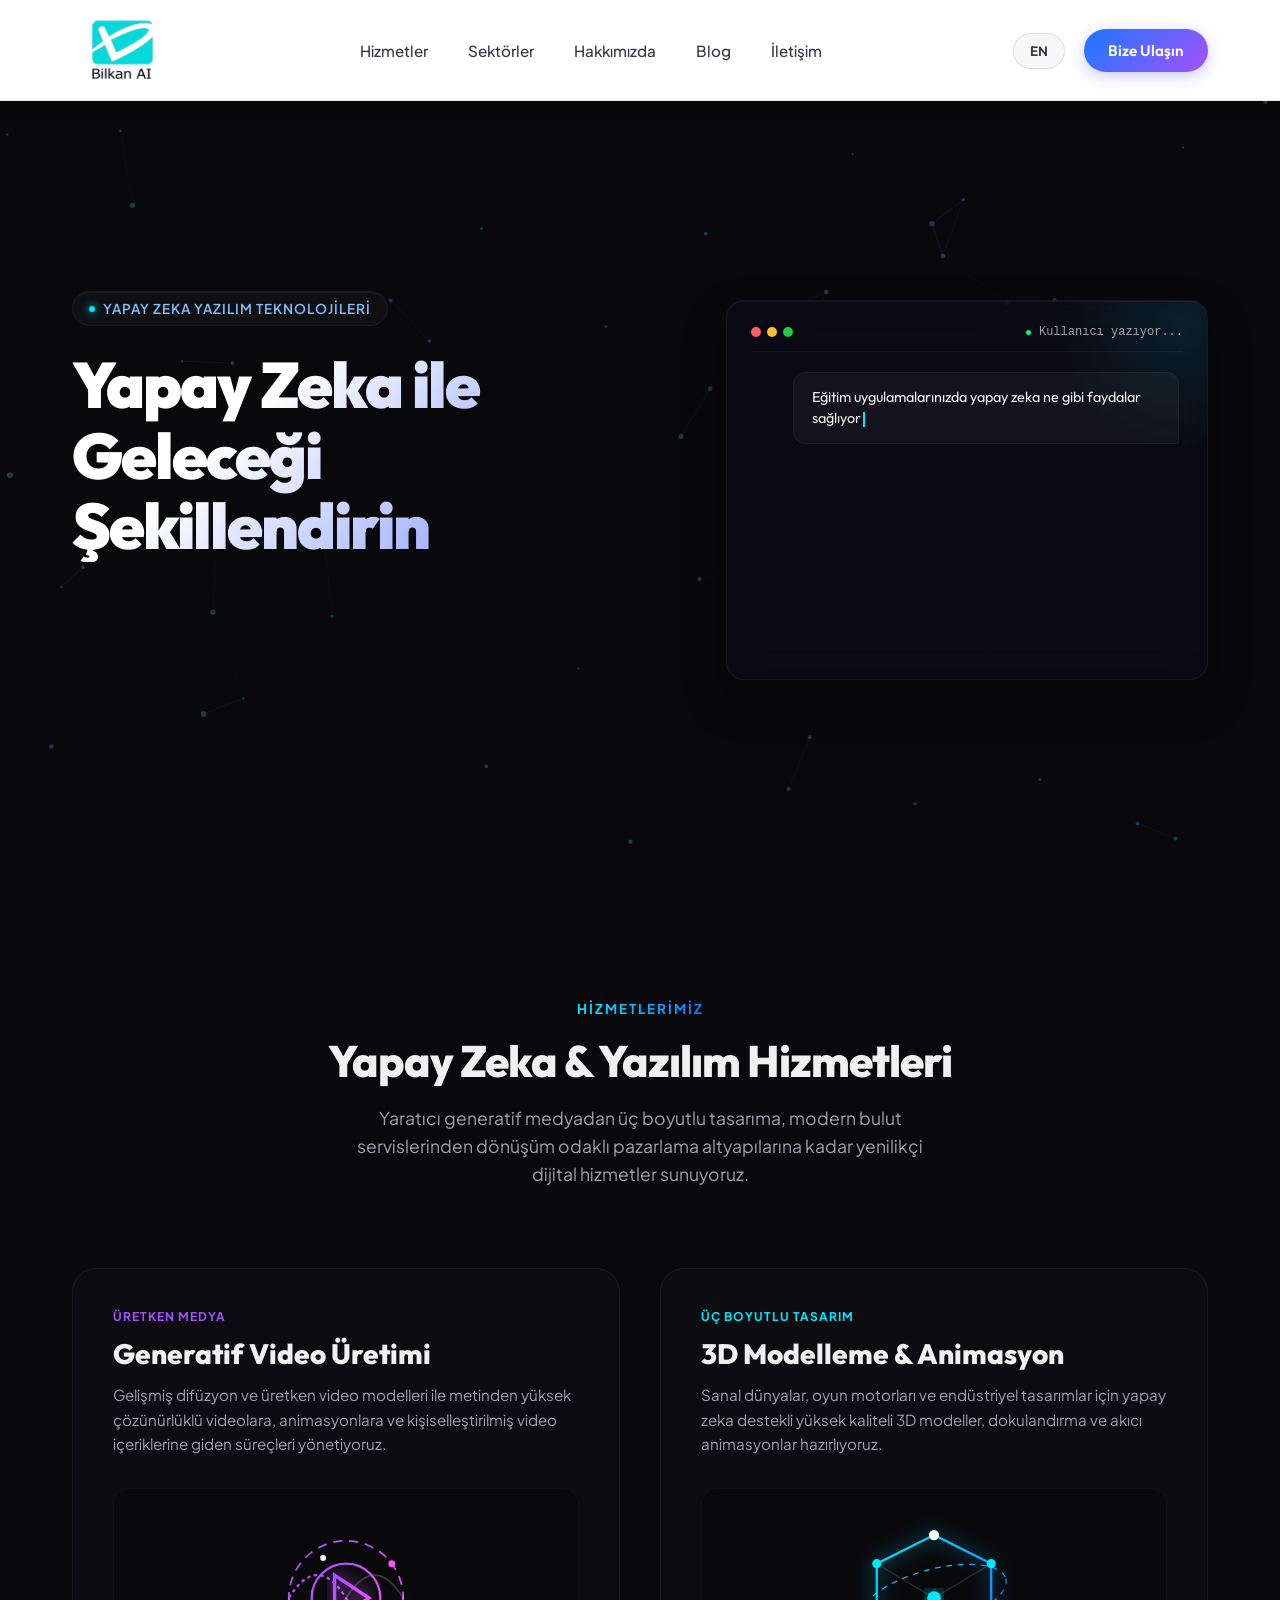
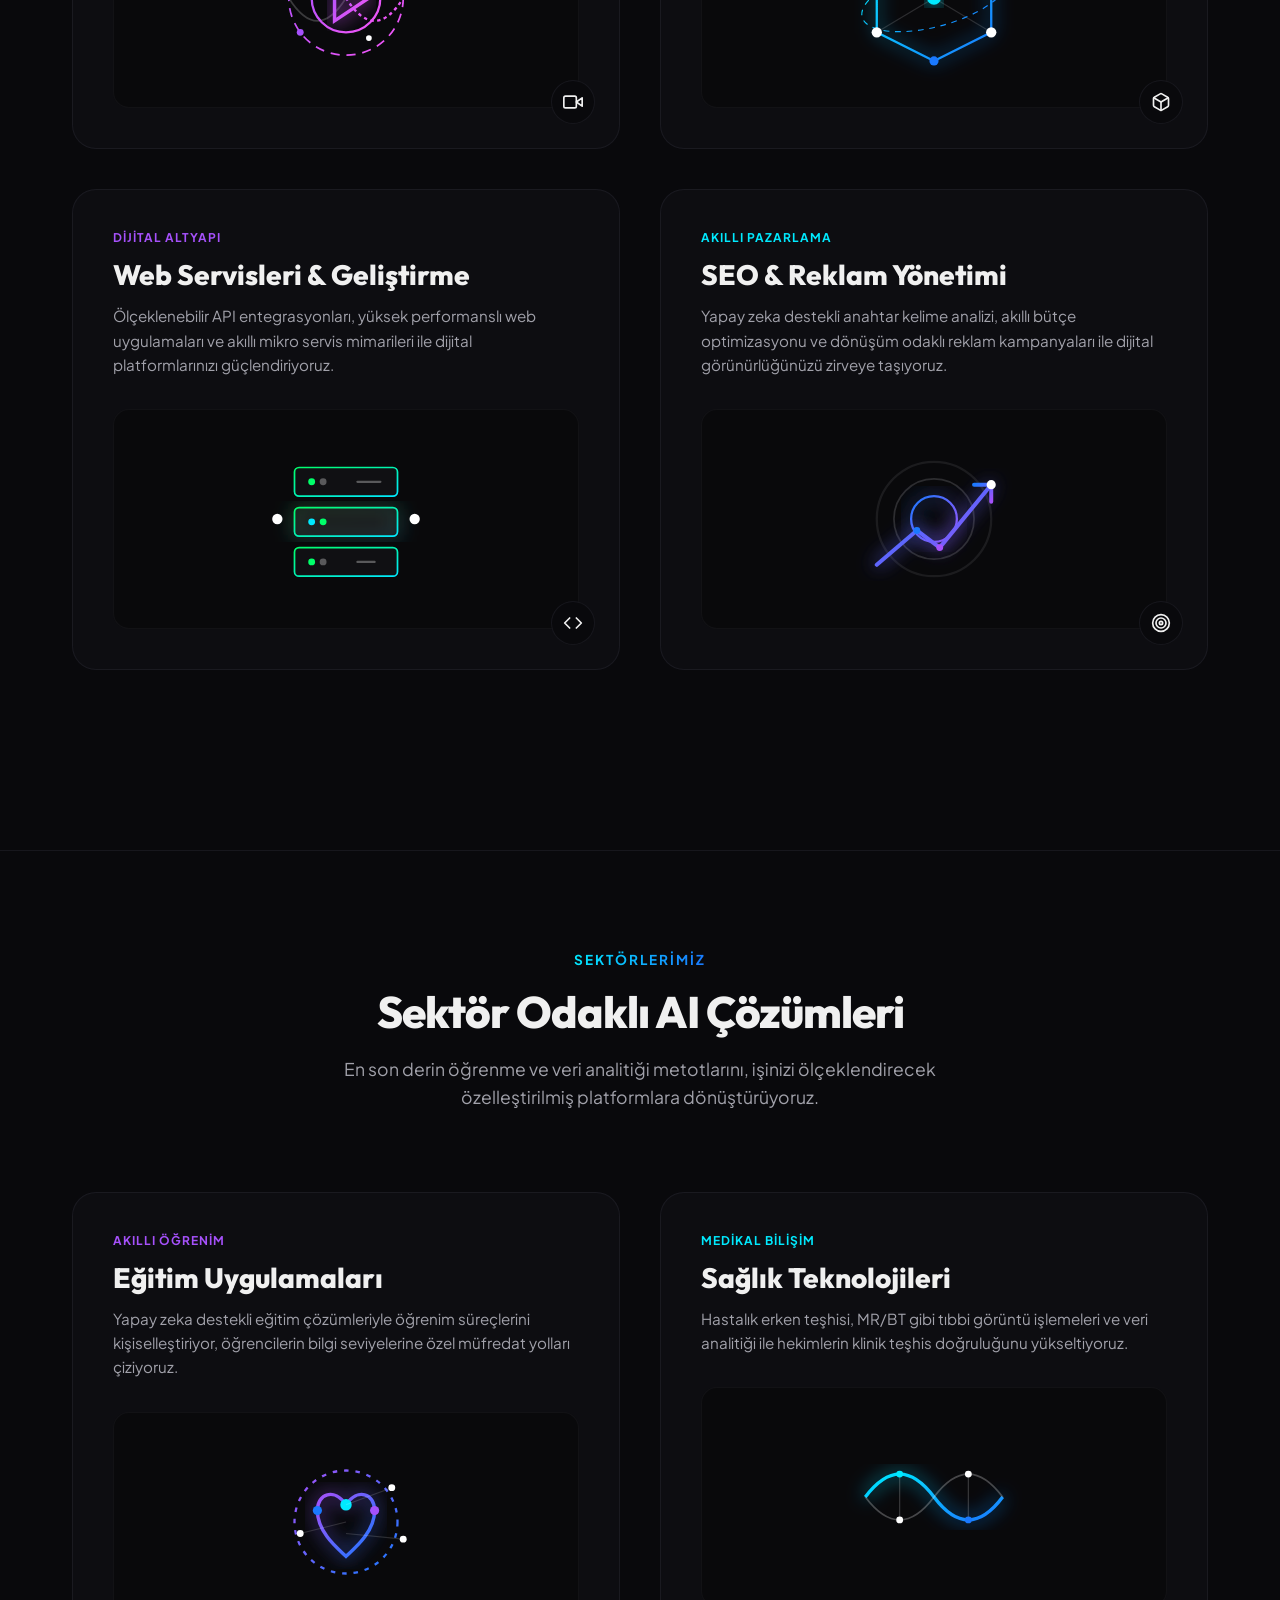
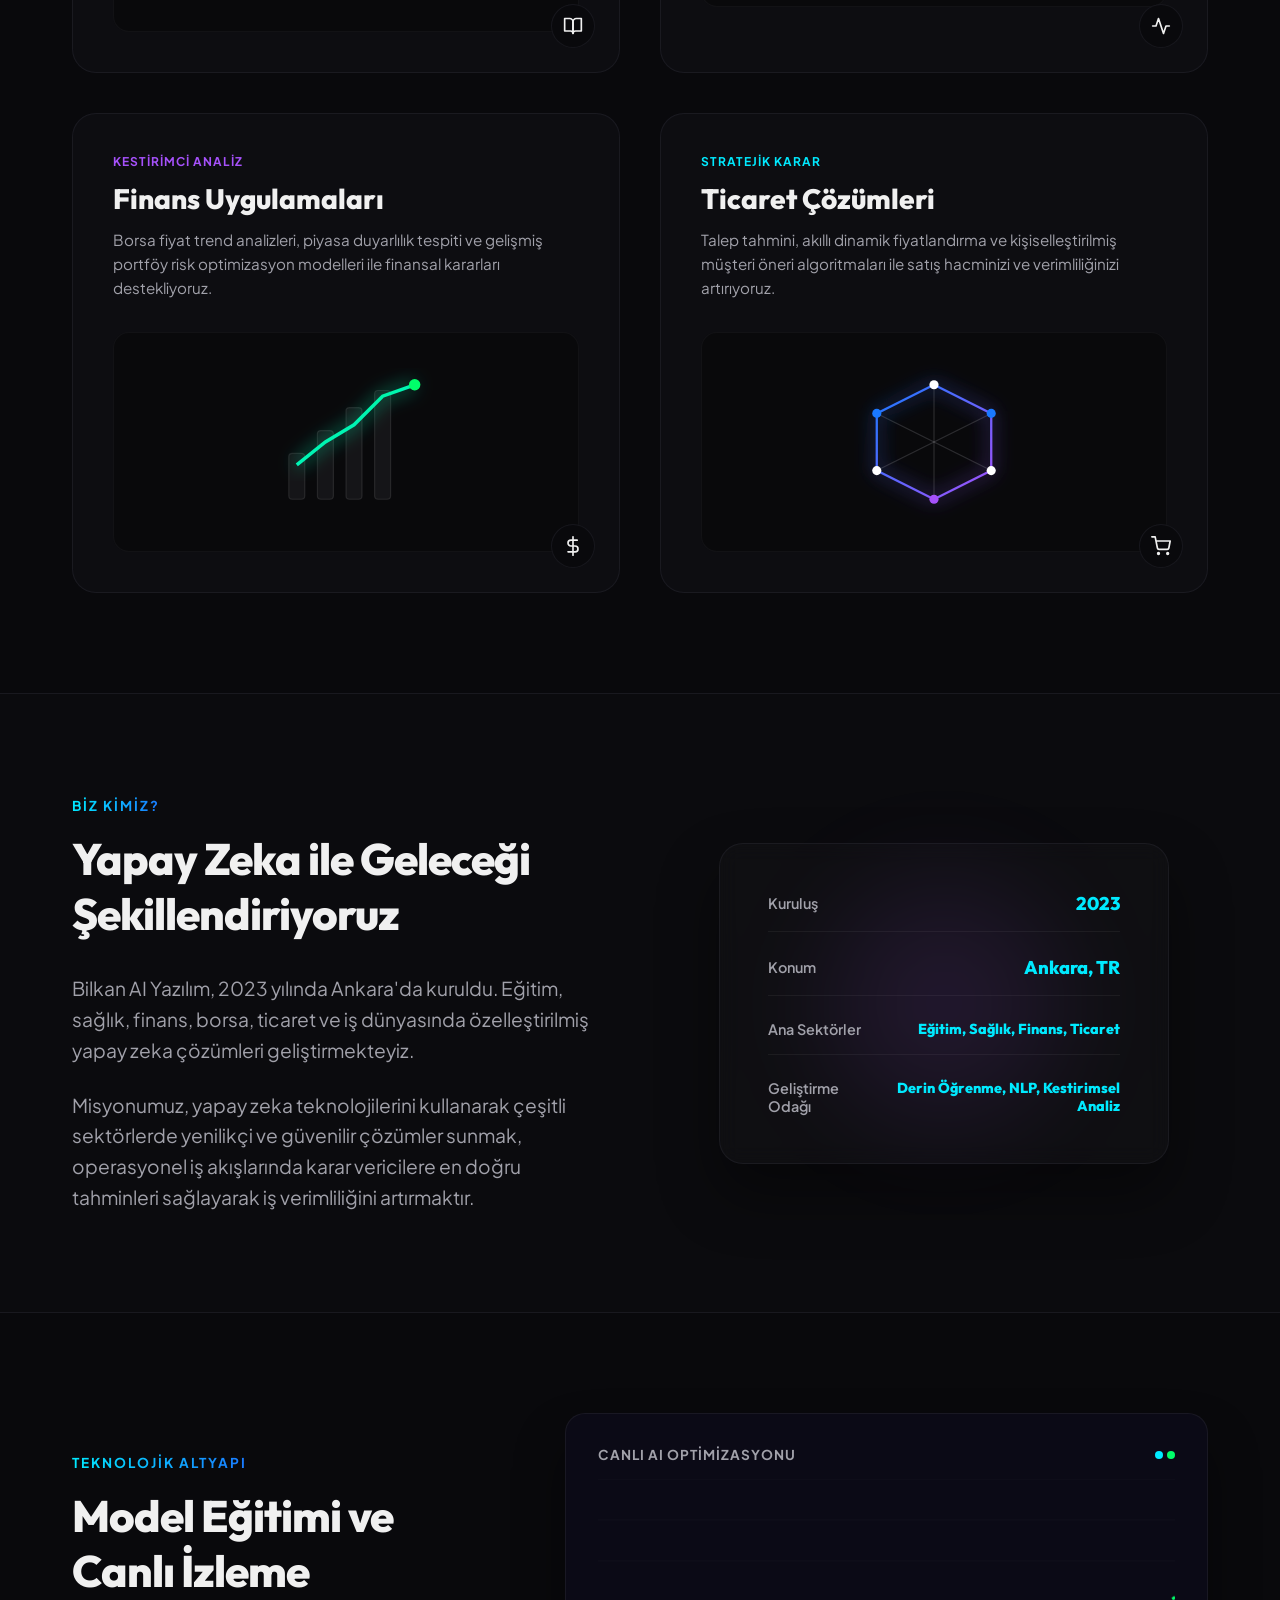
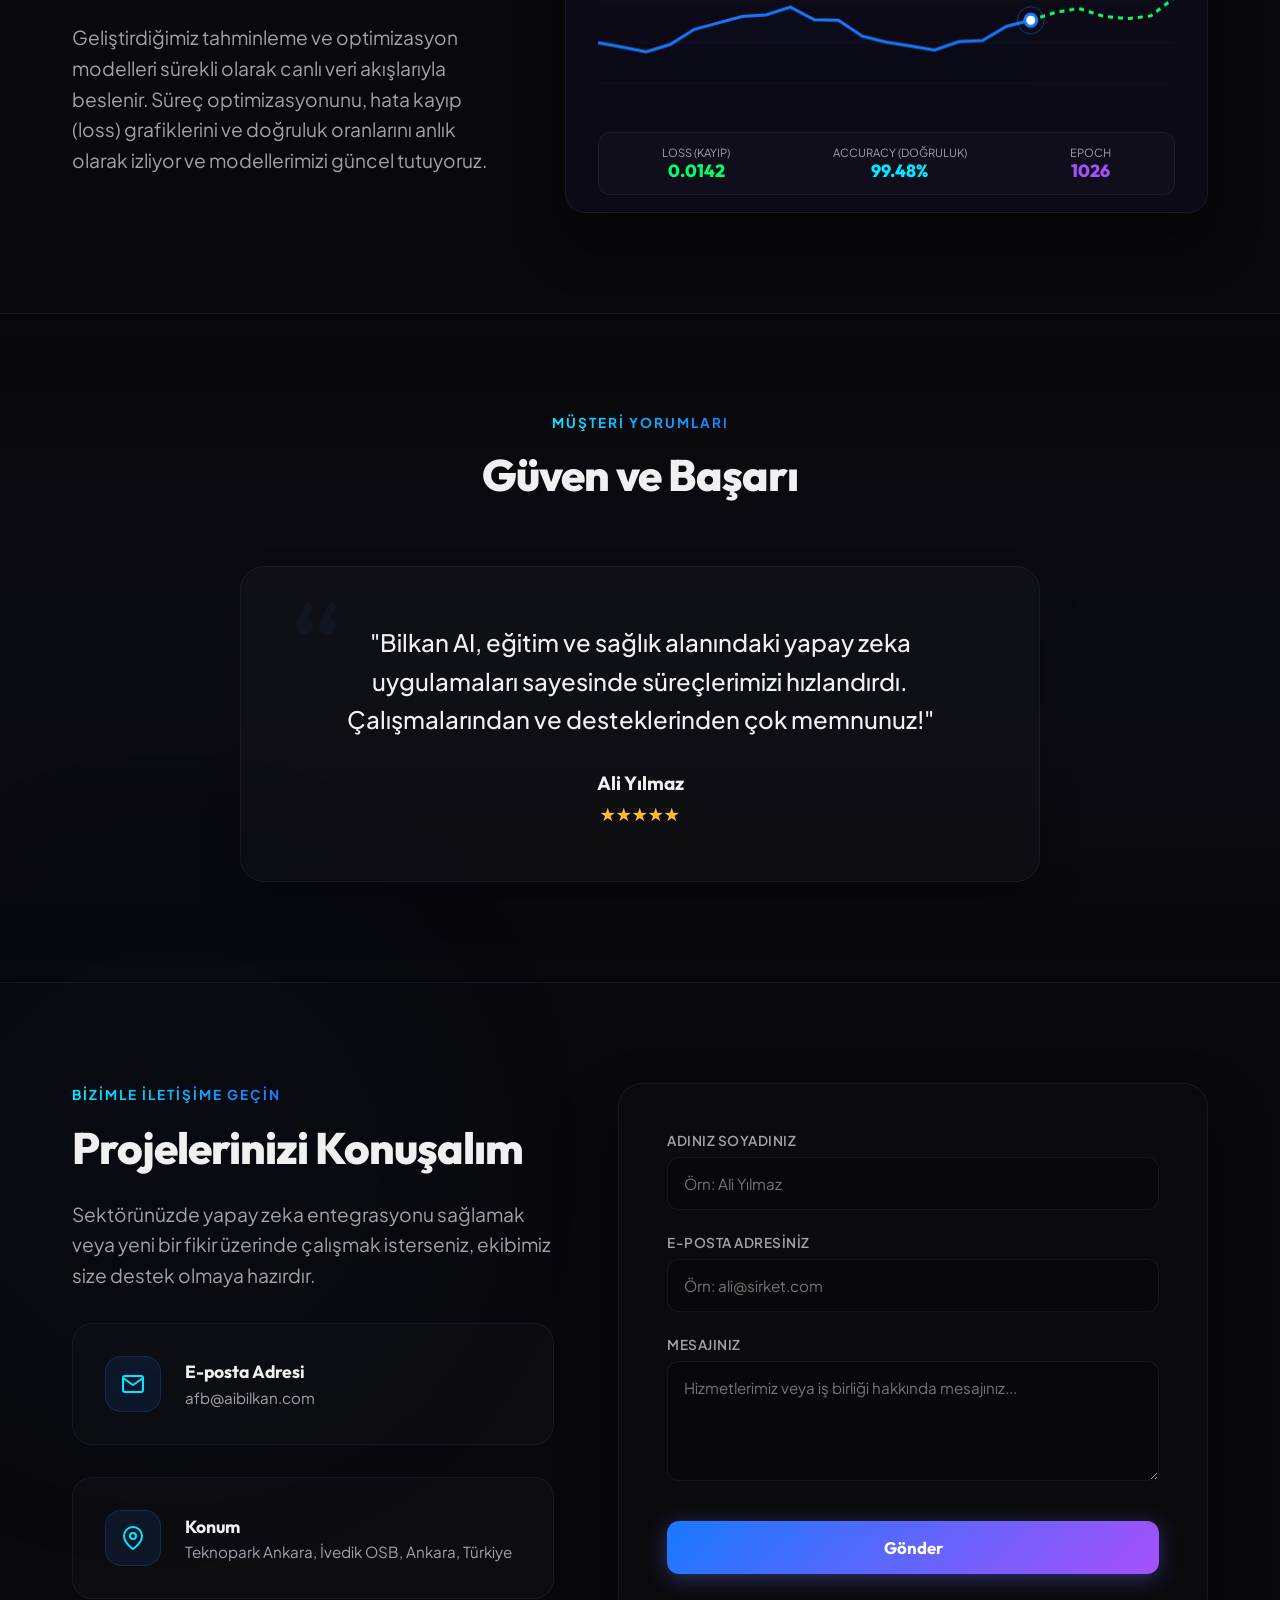
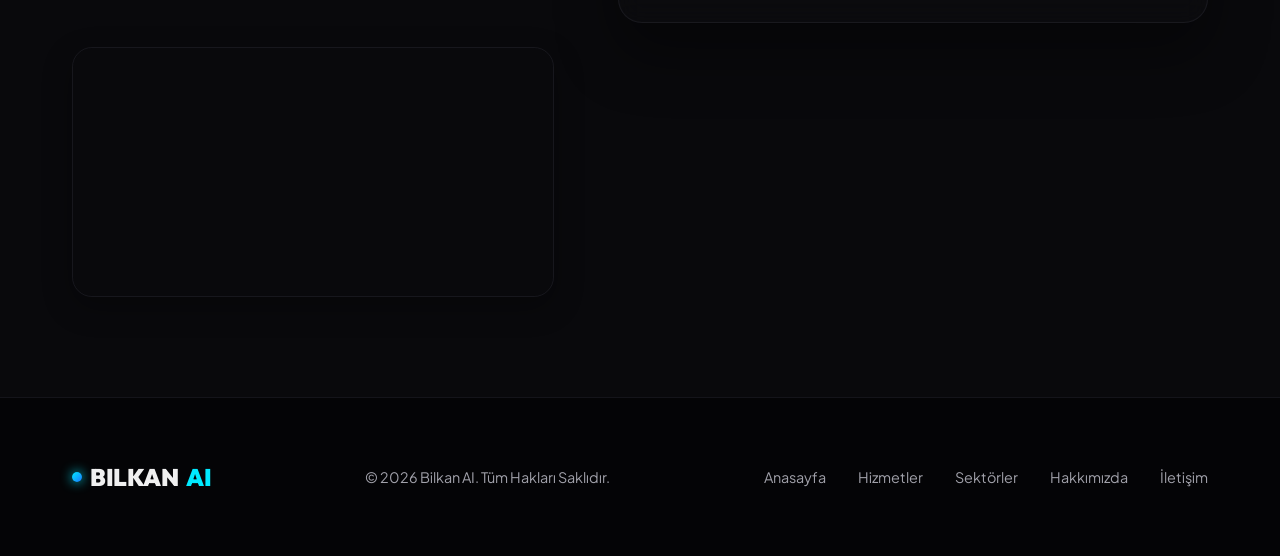
==== commit a13362dd: "Update contact form email to afbilkan@gmail.com" ====
--- a/index.html
+++ b/index.html
@@ -566,7 +566,7 @@
       </div>
 
       <!-- Contact Form -->
-      <form class="contact-form" action="https://formsubmit.co/afb@aibilkan.com" method="POST">
+      <form class="contact-form" action="https://formsubmit.co/afbilkan@gmail.com" method="POST">
         <!-- FormSubmit config -->
         <input type="hidden" name="_subject" value="Bilkan AI Web Sitesi - Yeni İletişim Formu">
         <input type="hidden" name="_captcha" value="false">
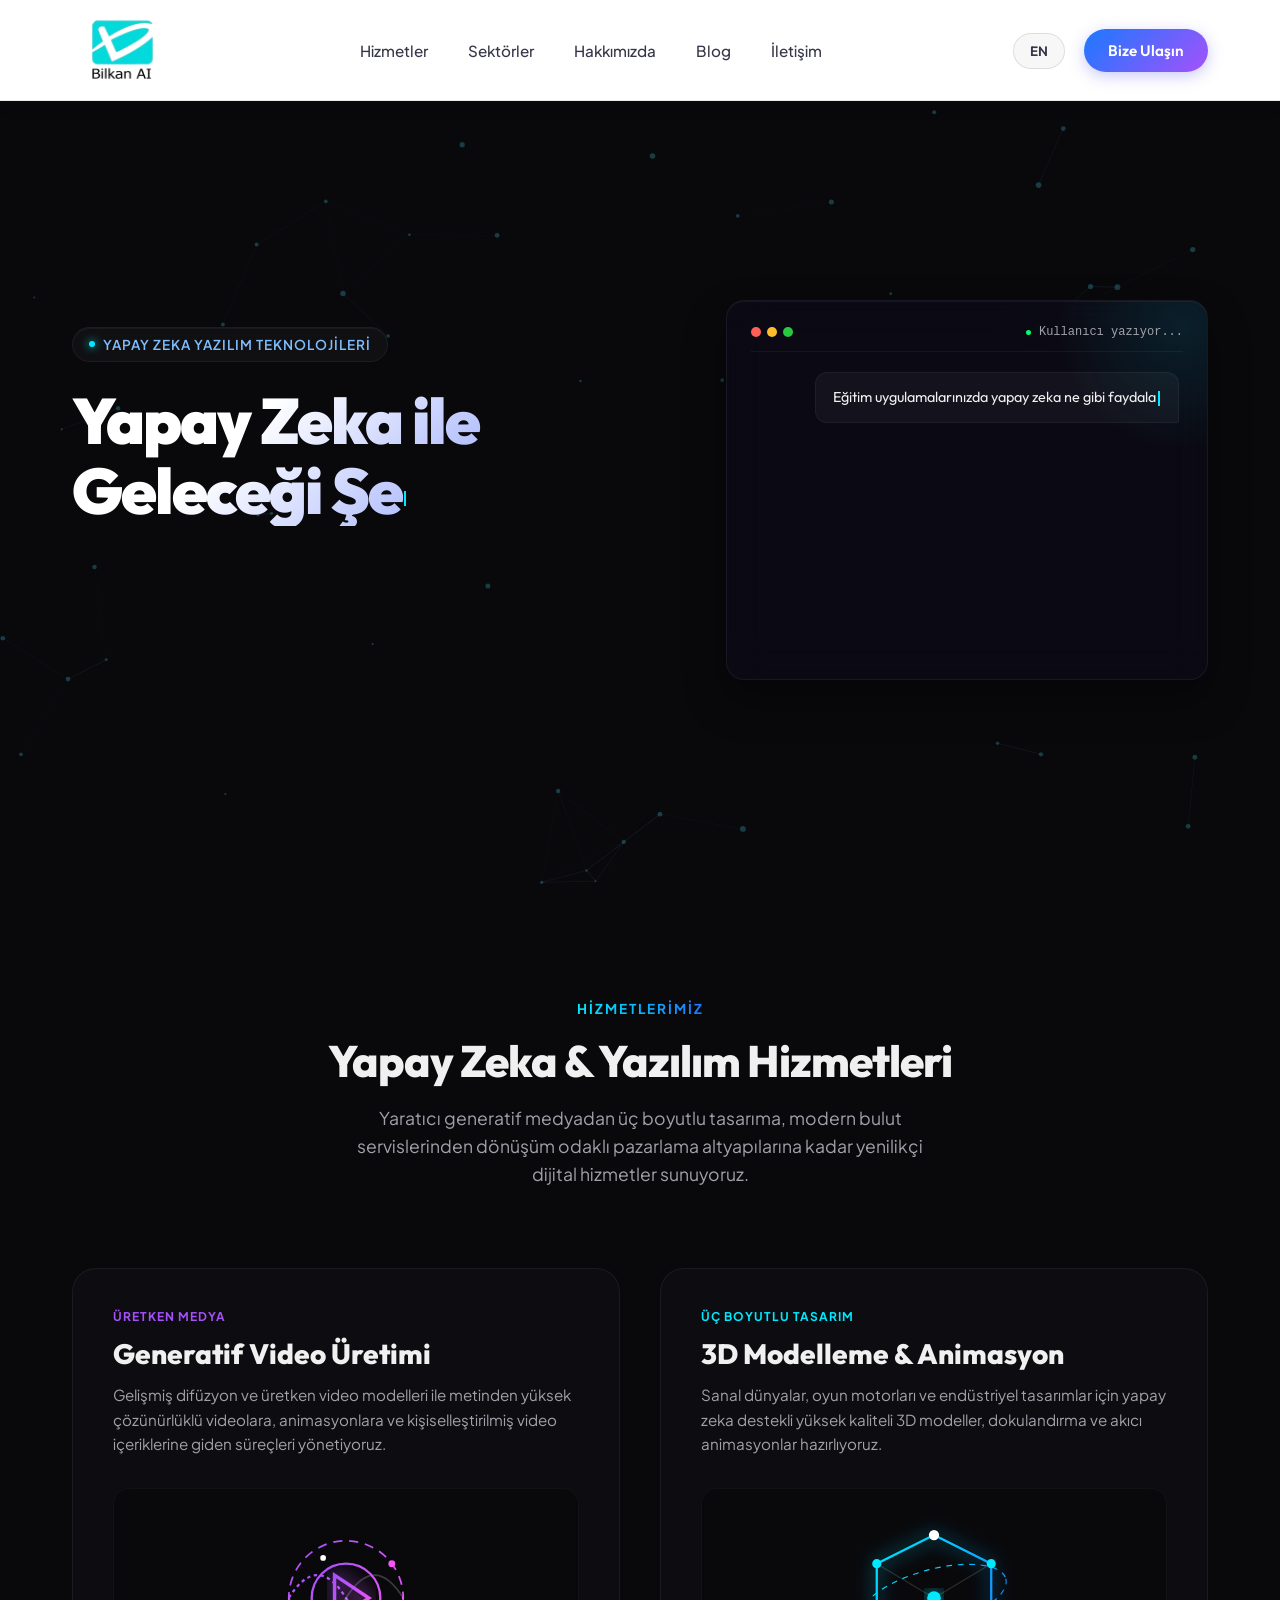
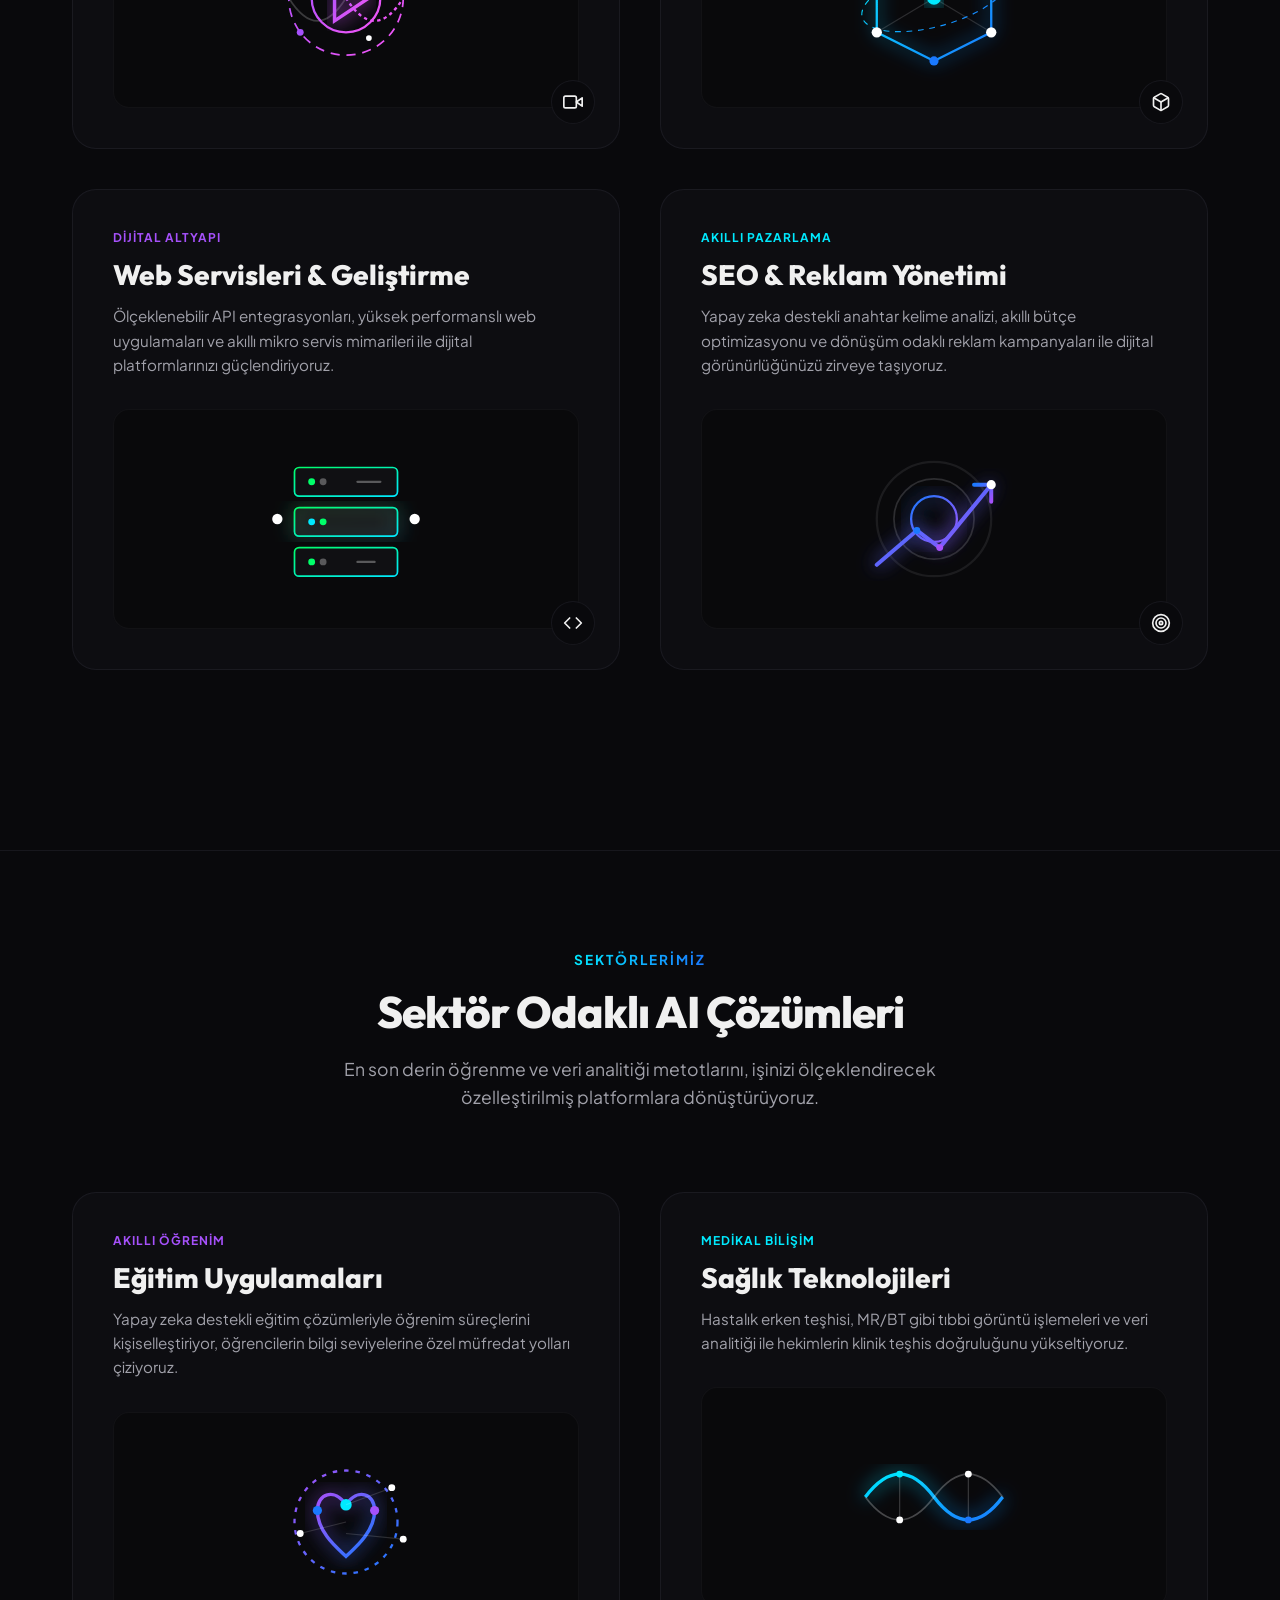
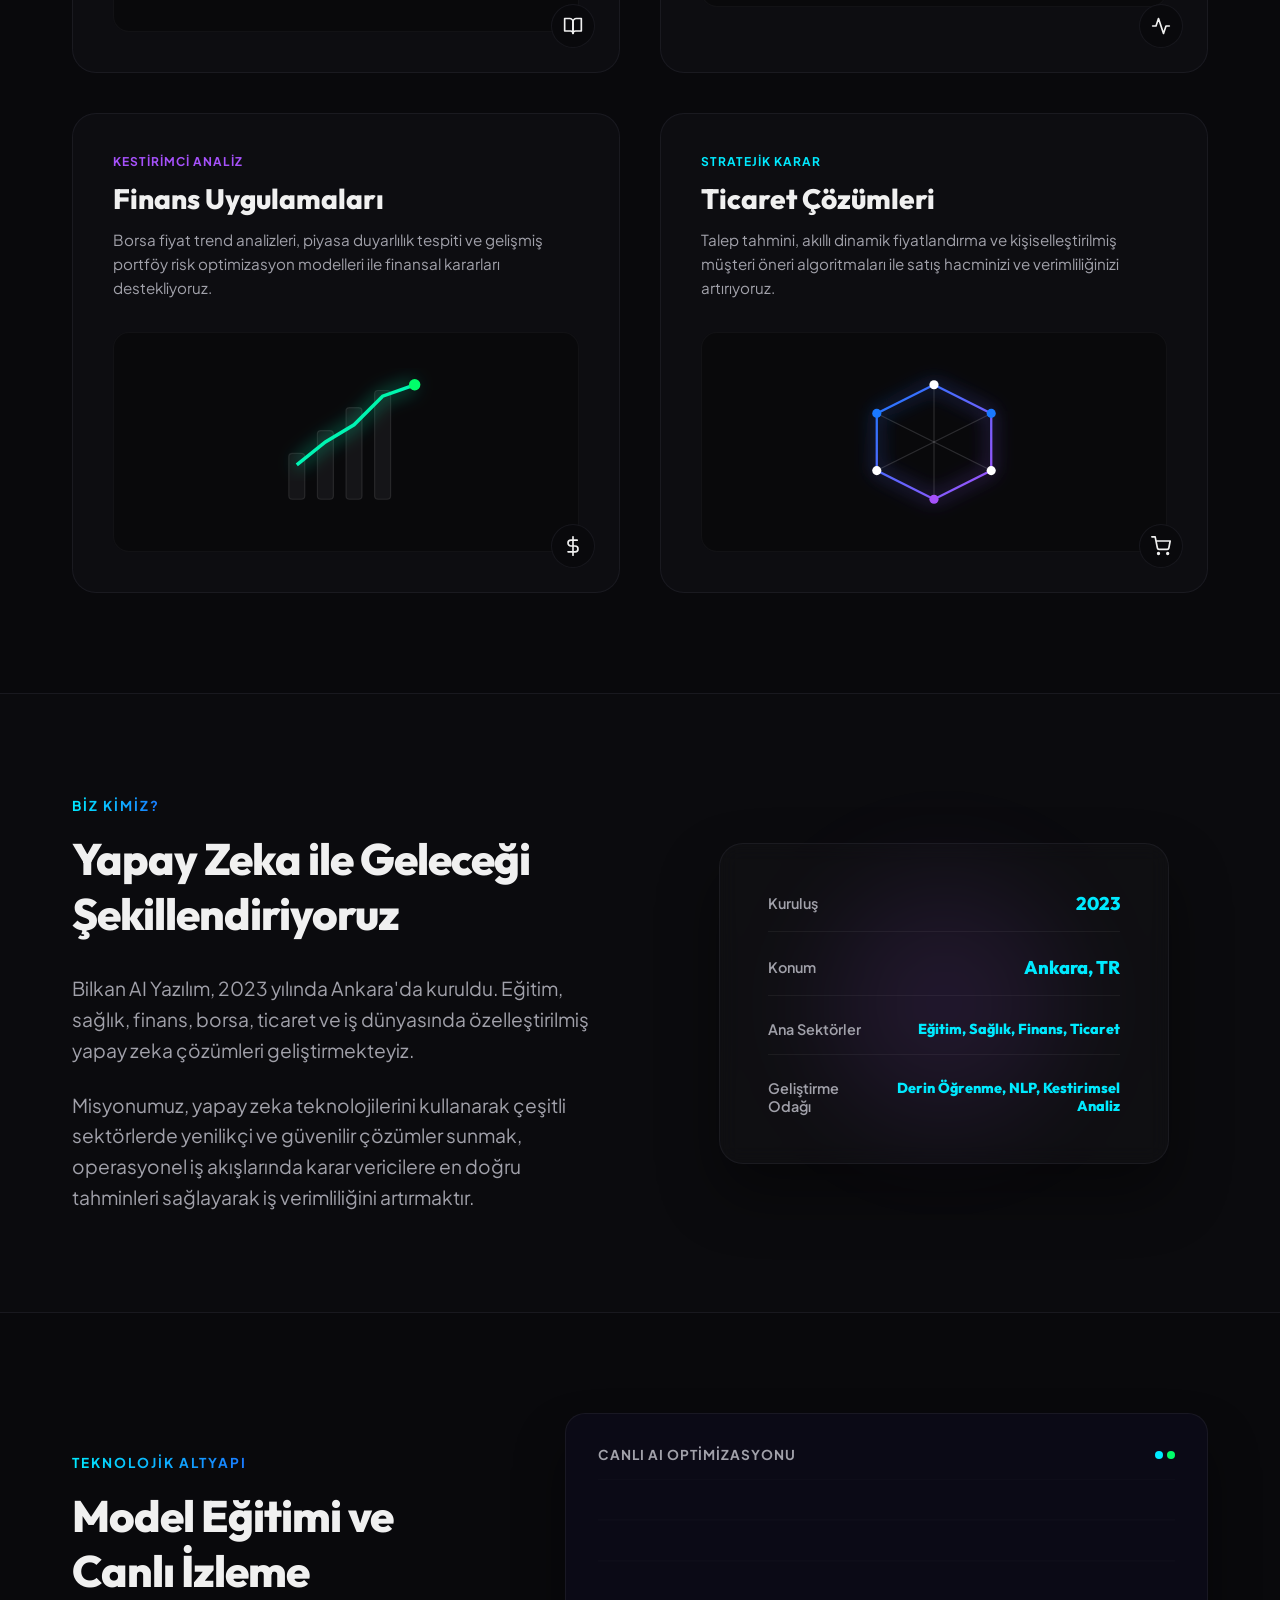
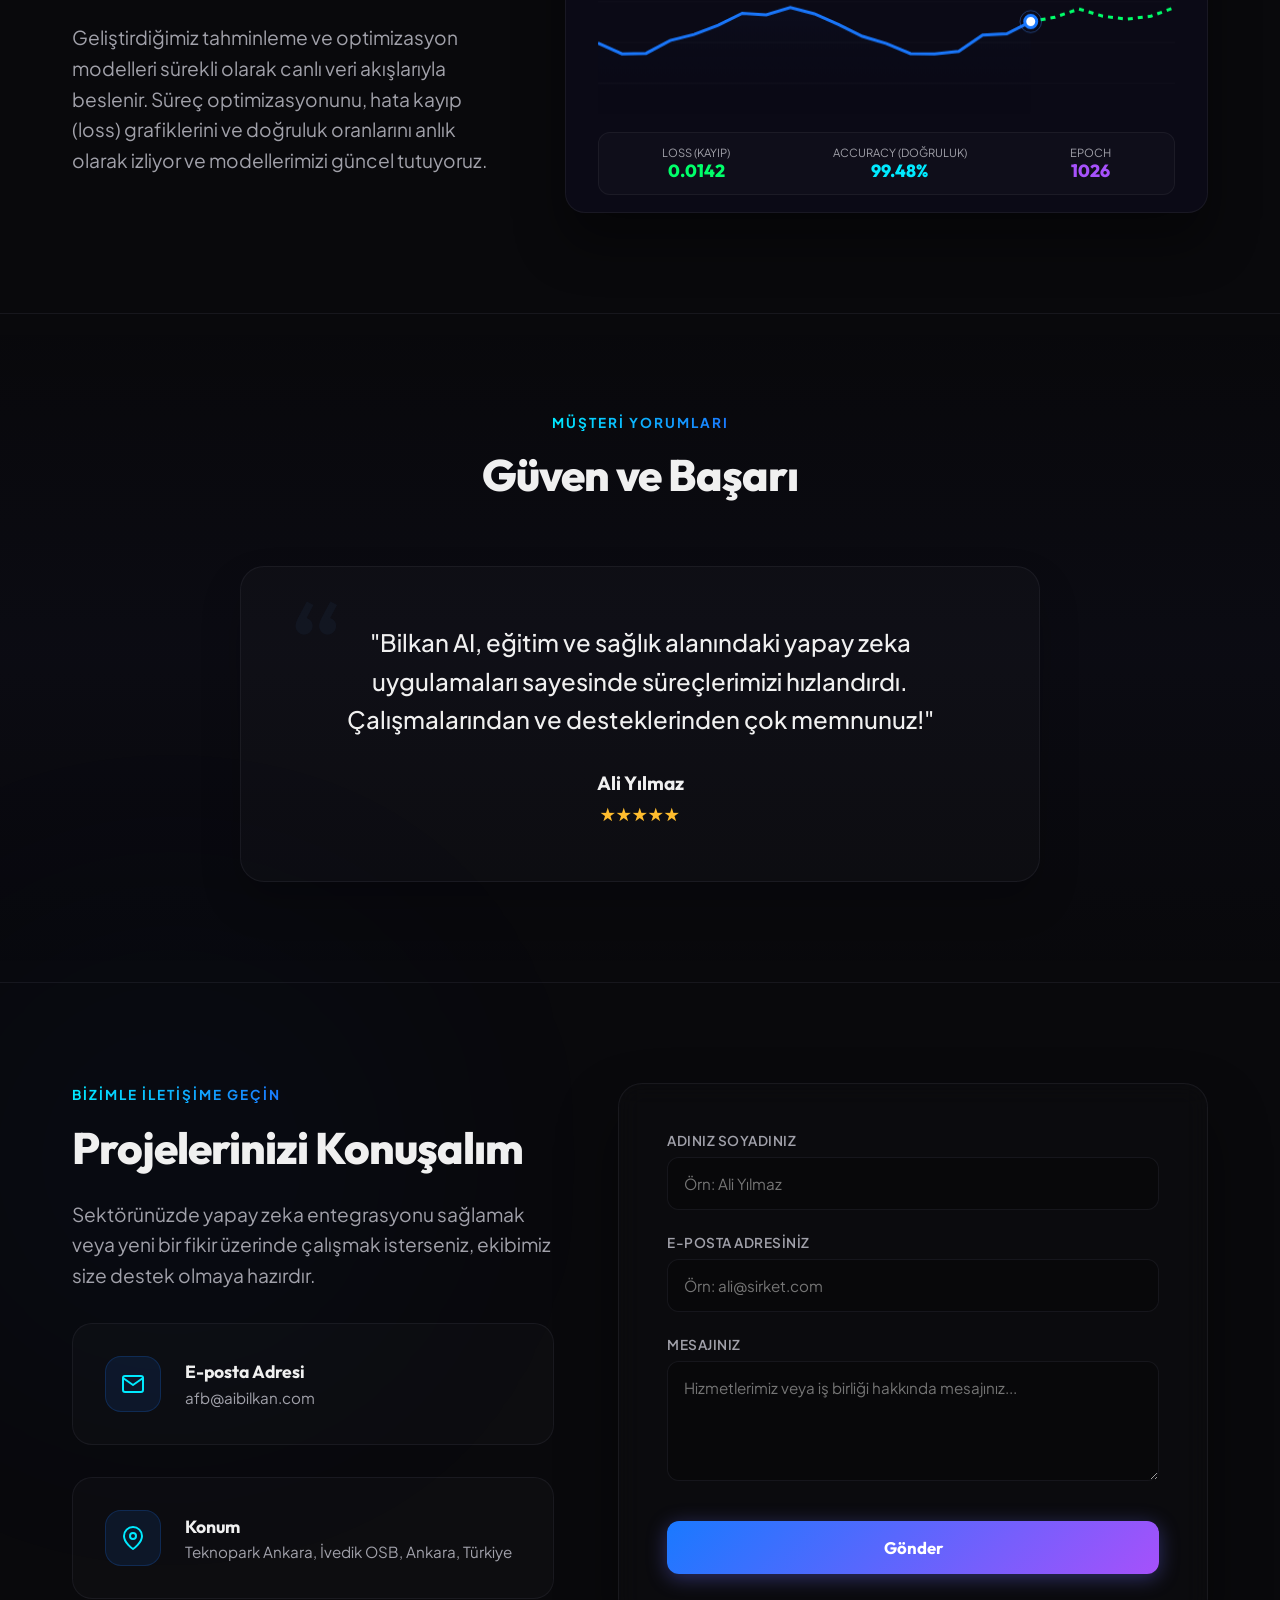
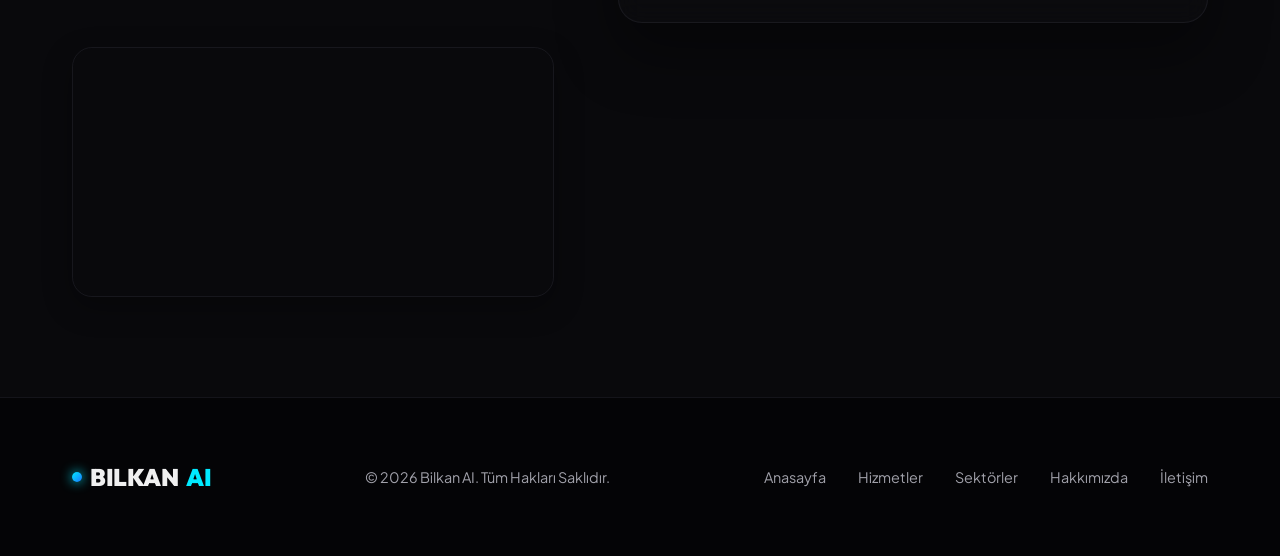
==== commit 714b986e: "Add favicon to index.html and blog.html" ====
--- a/index.html
+++ b/index.html
@@ -5,6 +5,7 @@
   <meta name="viewport" content="width=device-width, initial-scale=1.0">
   <title data-tr="Bilkan AI - Yapay Zeka Uygulamaları Geliştiriyoruz" data-en="Bilkan AI - Developing Artificial Intelligence Applications">Bilkan AI - Yapay Zeka Uygulamaları Geliştiriyoruz</title>
   <meta name="description" content="Bilkanai, eğitim, sağlık, finans ve ticaret alanlarında yapay zeka uygulamaları geliştiren Ankara merkezli bir yazılım şirketidir." data-tr-content="Bilkanai, eğitim, sağlık, finans ve ticaret alanlarında yapay zeka uygulamaları geliştiren Ankara merkezli bir yazılım şirketidir." data-en-content="Bilkan AI is an Ankara-based software company that develops artificial intelligence applications in education, healthcare, finance, and commerce.">
+  <link rel="icon" type="image/png" href="bilkan ai_logo.png">
   <link rel="stylesheet" href="styles.css">
 </head>
 <body>
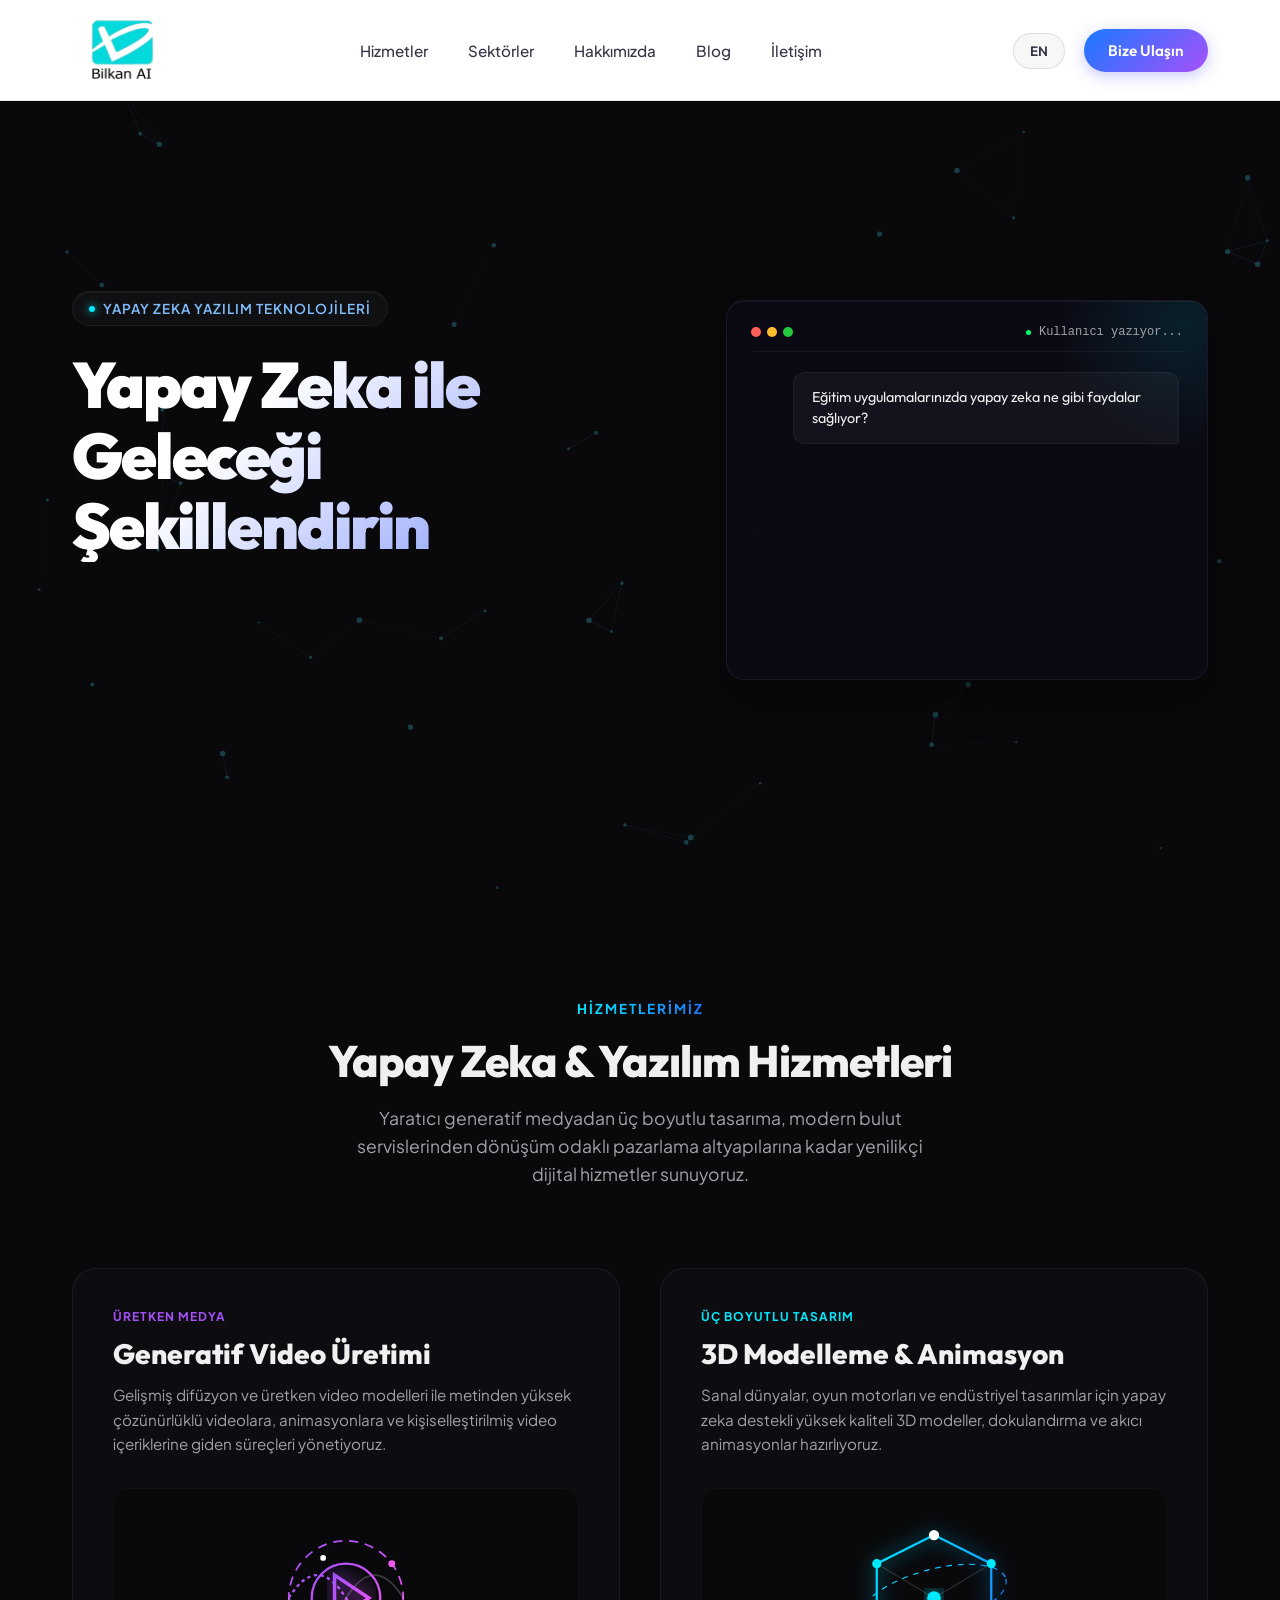
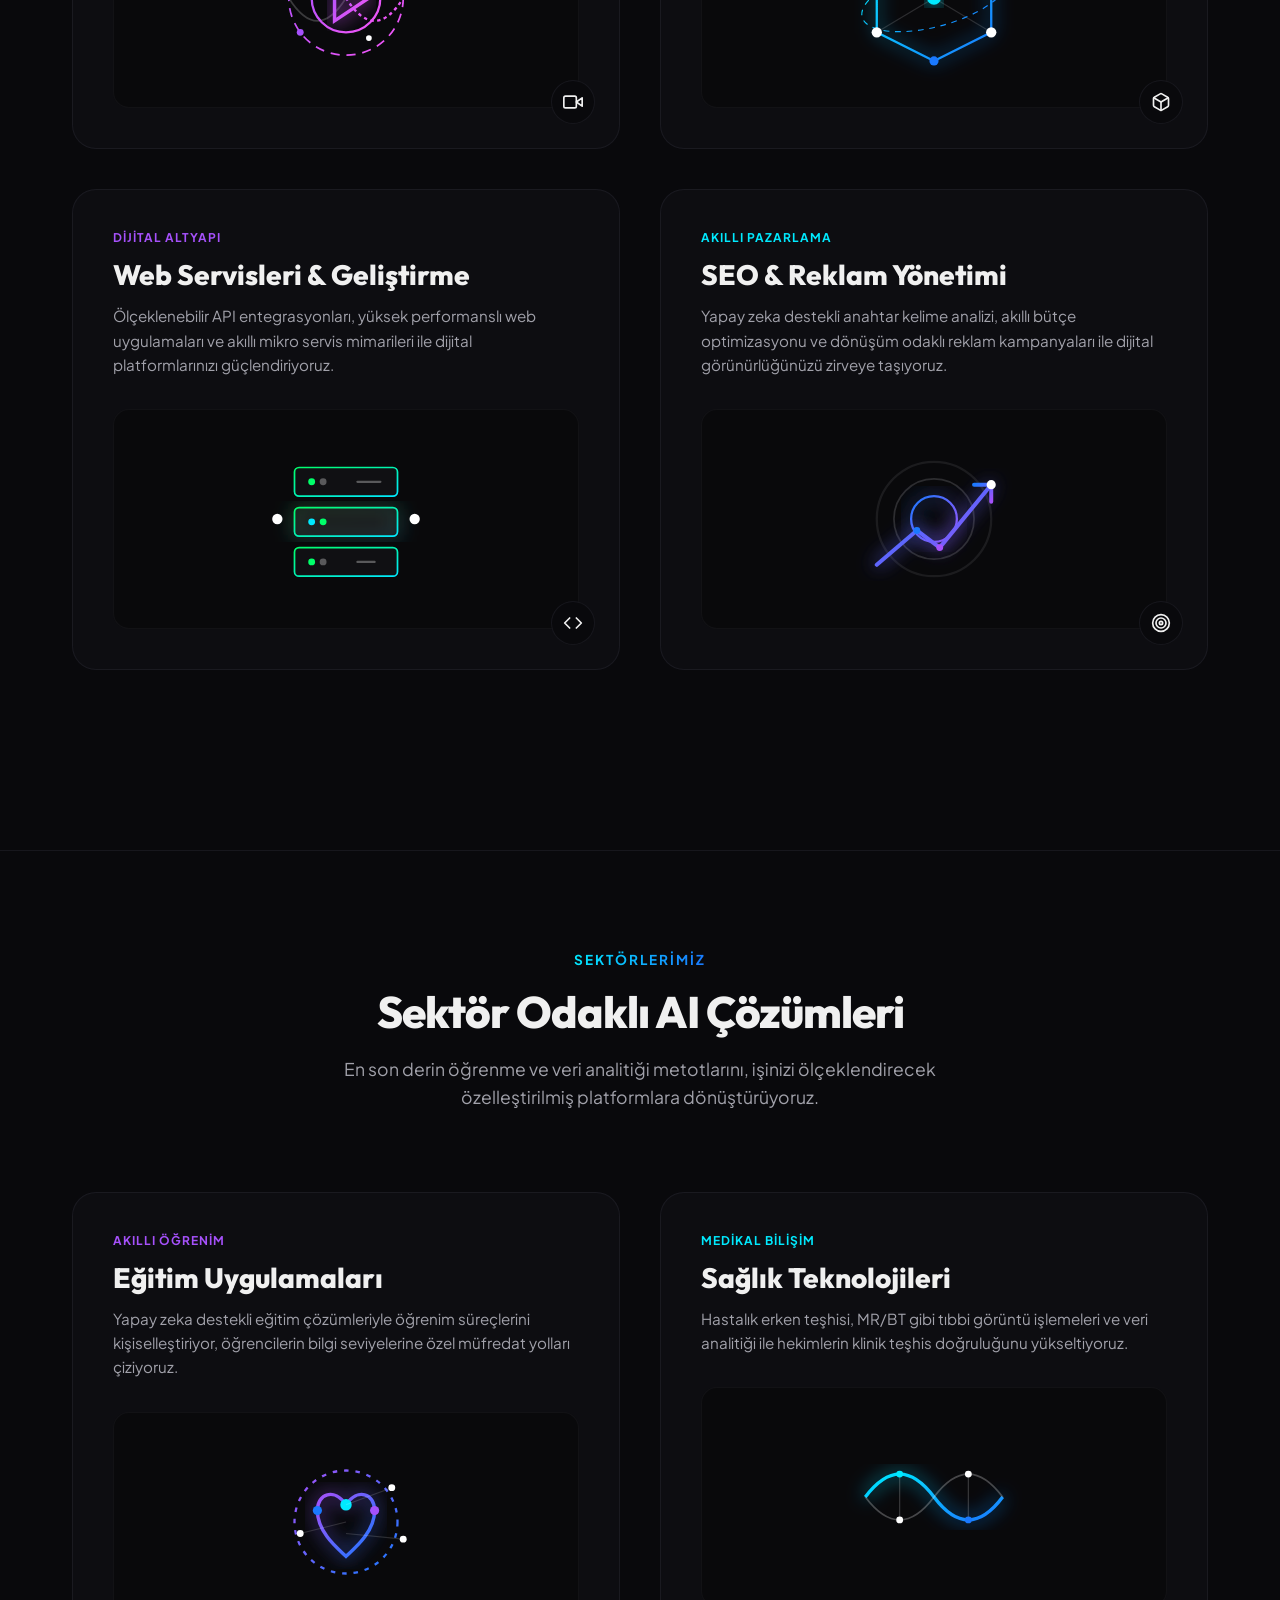
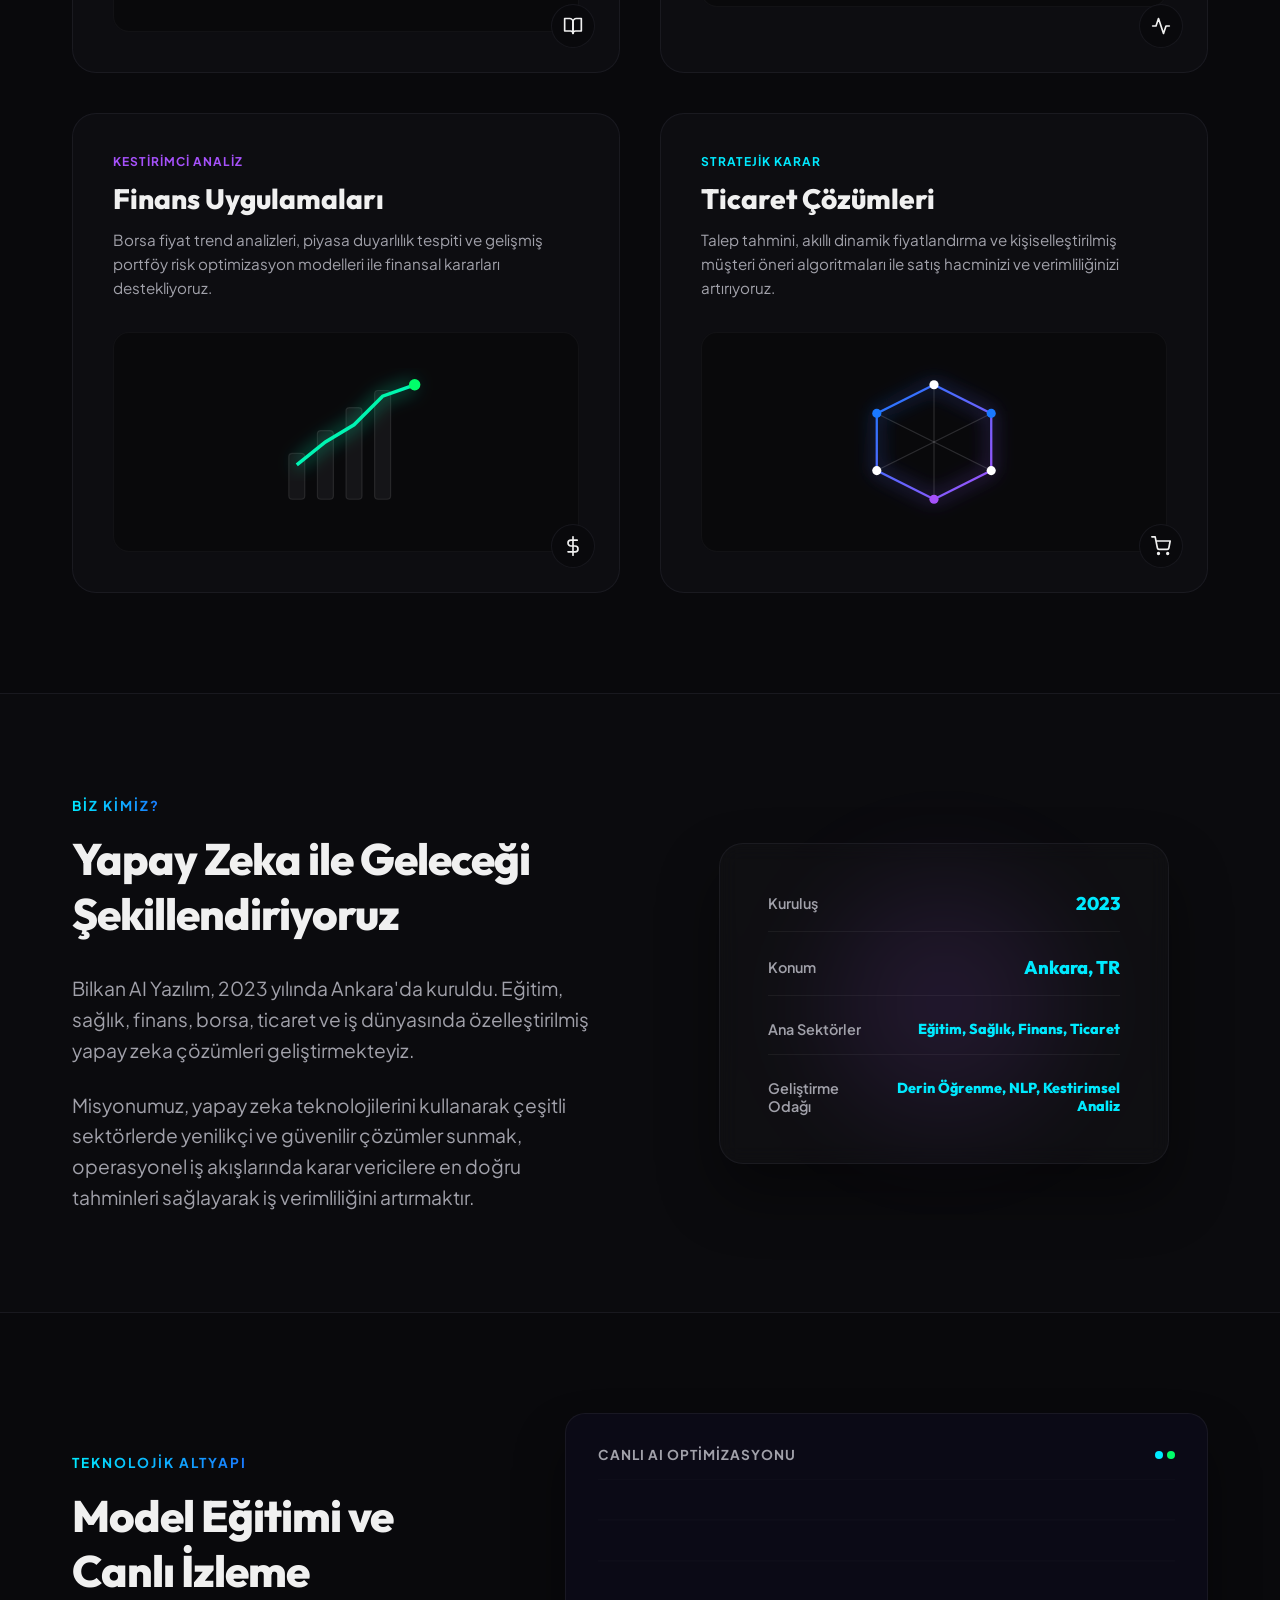
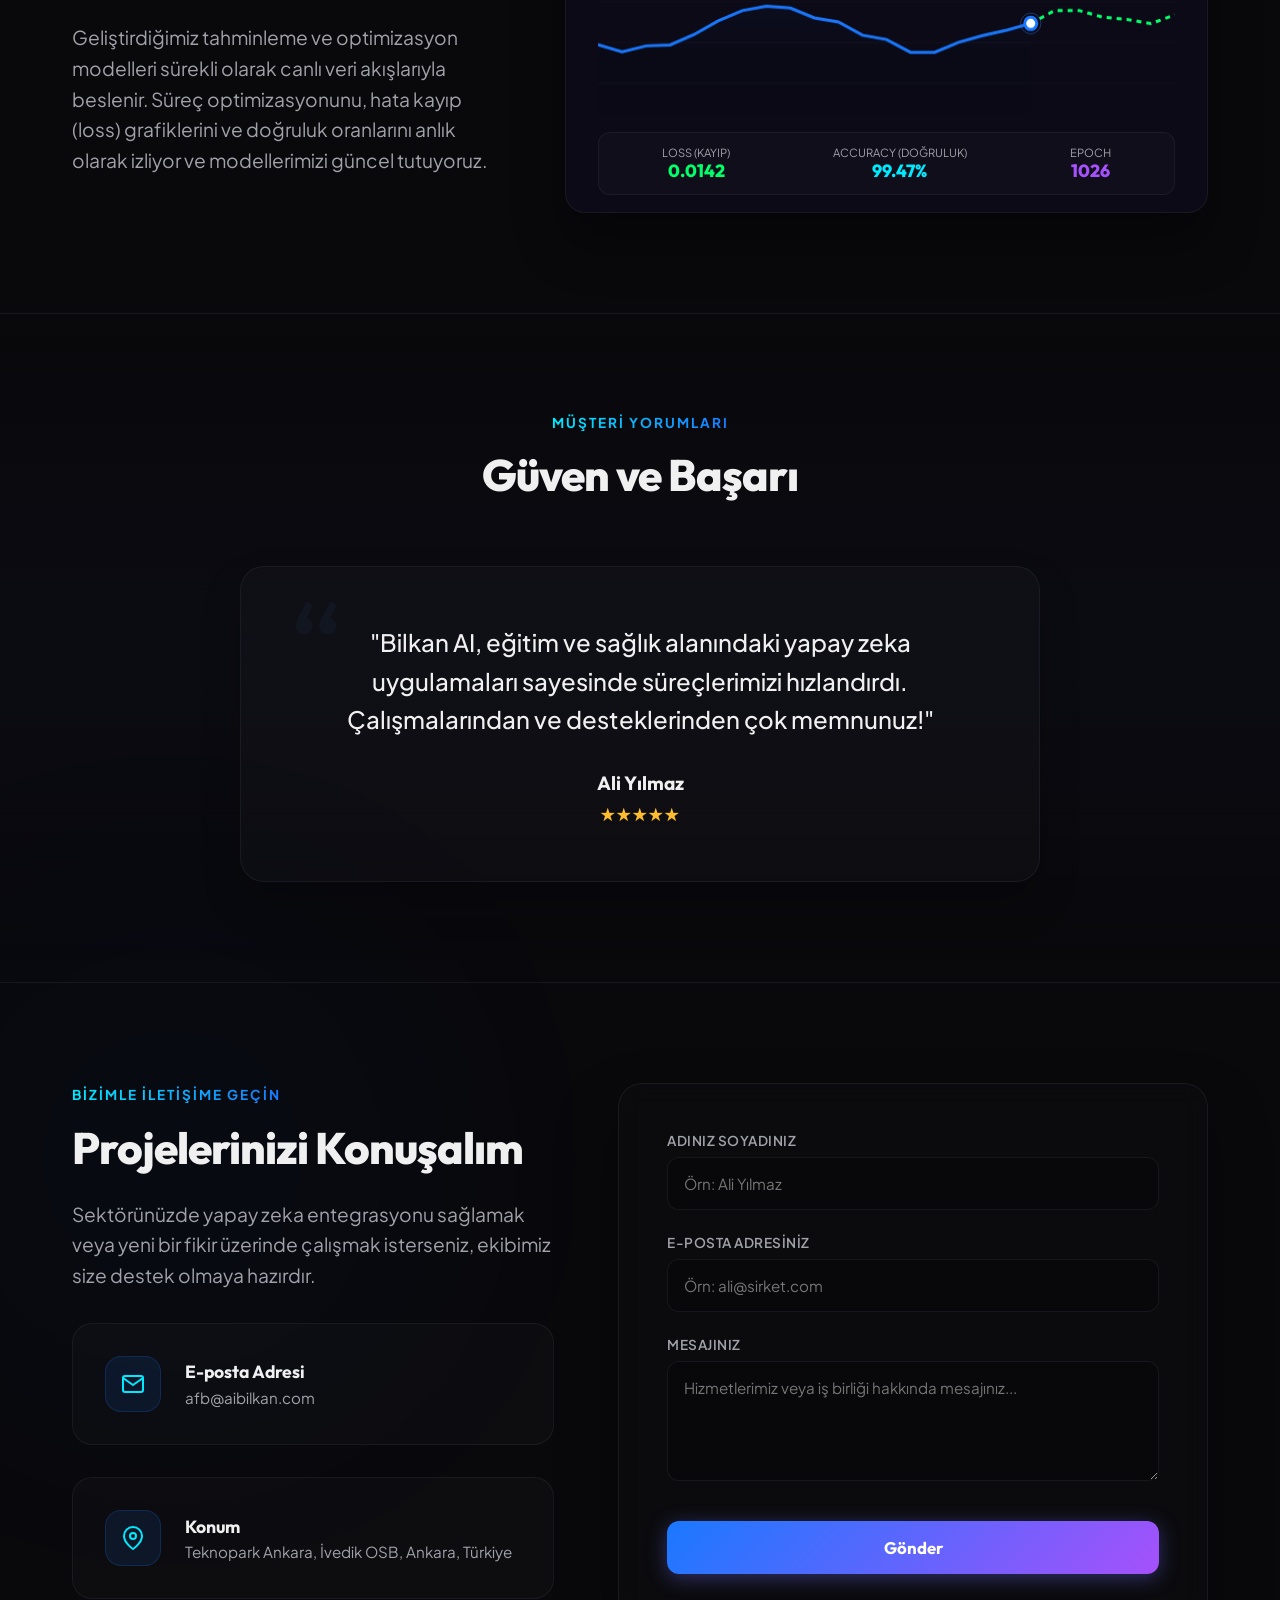
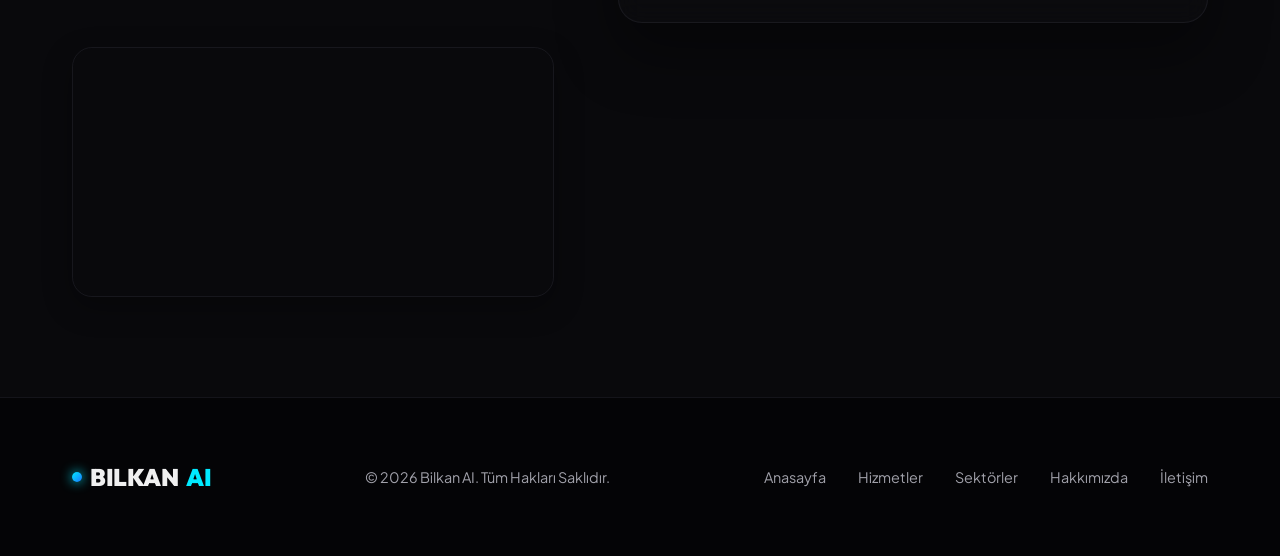
==== commit 852470b7: "Configure clean URLs and remove .html extensions from navigation links" ====
--- a/index.html
+++ b/index.html
@@ -28,7 +28,7 @@
           <li><a href="#hizmetler" data-tr="Hizmetler" data-en="Services">Hizmetler</a></li>
           <li><a href="#sektorler" data-tr="Sektörler" data-en="Sectors">Sektörler</a></li>
           <li><a href="#hakkimizda" data-tr="Hakkımızda" data-en="About Us">Hakkımızda</a></li>
-          <li><a href="blog.html" data-tr="Blog" data-en="Blog">Blog</a></li>
+          <li><a href="blog" data-tr="Blog" data-en="Blog">Blog</a></li>
           <li><a href="#iletisim" data-tr="İletişim" data-en="Contact">İletişim</a></li>
         </ul>
       </nav>
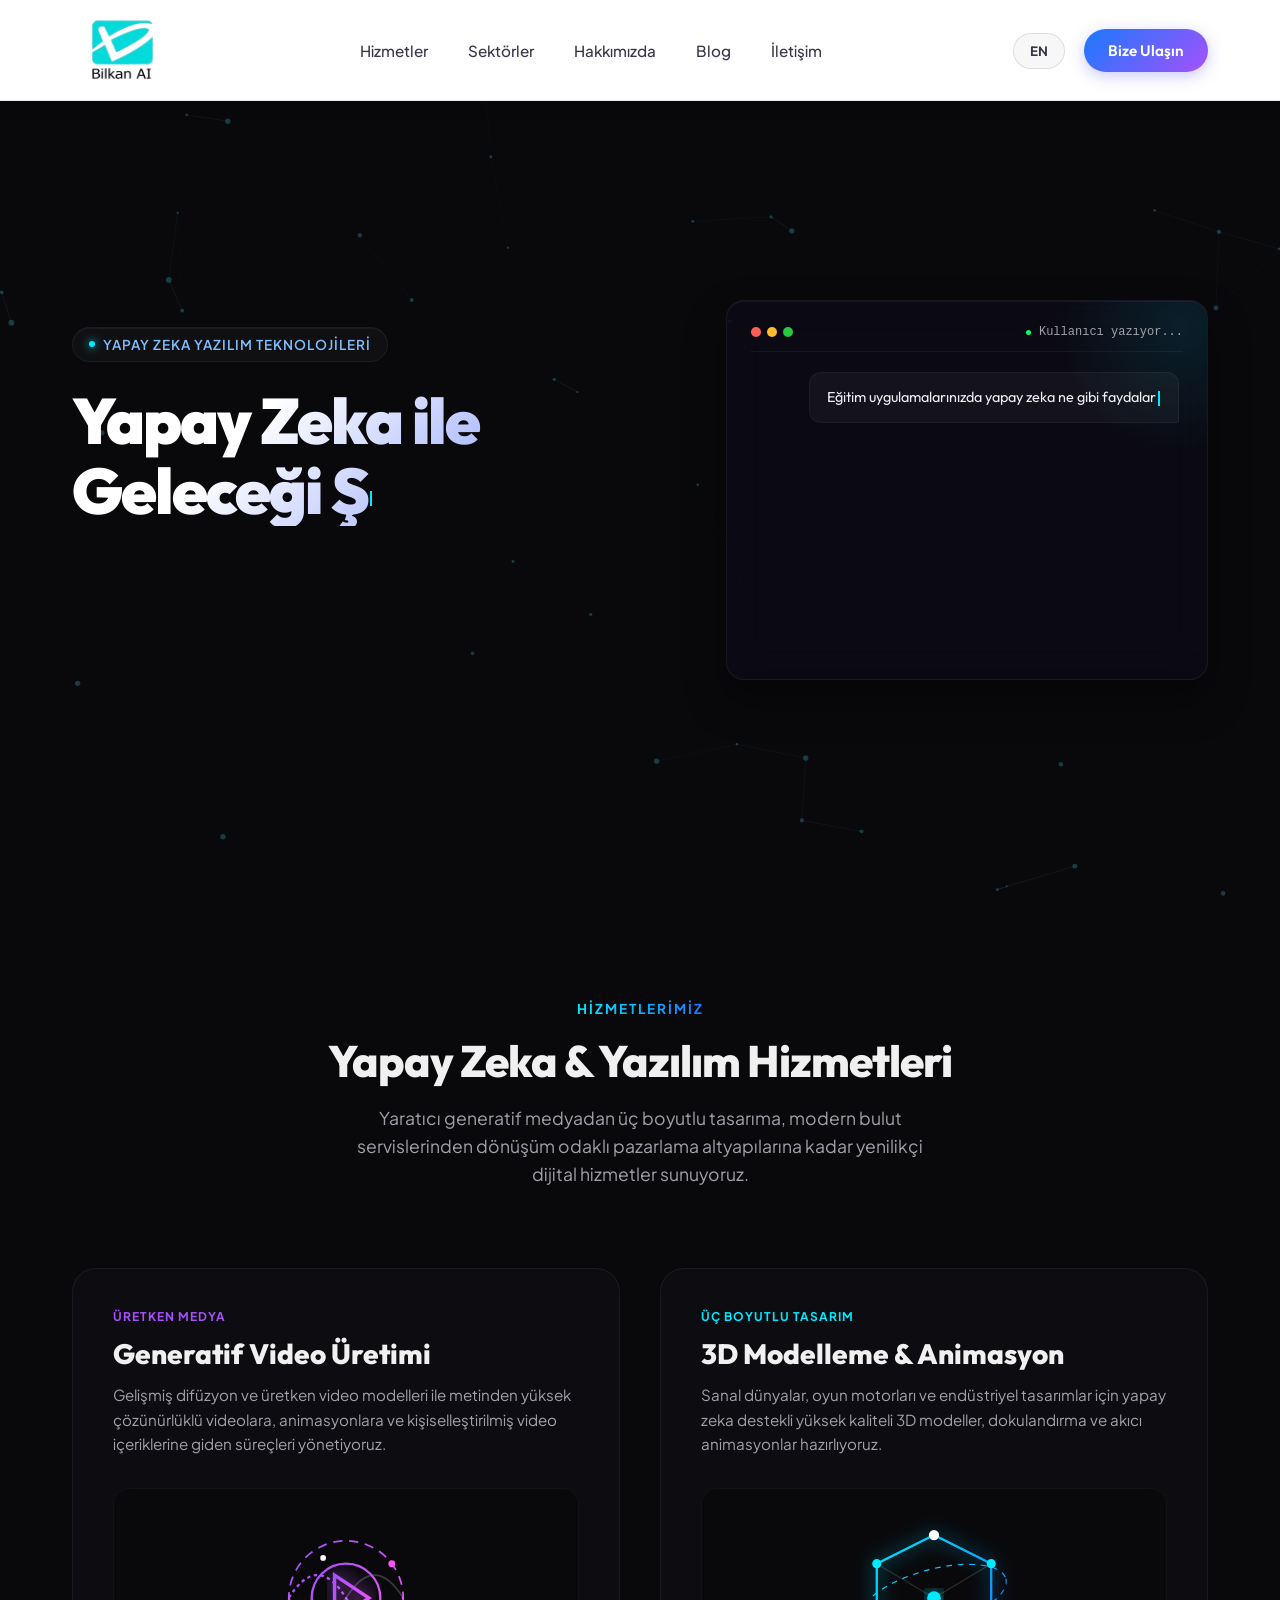
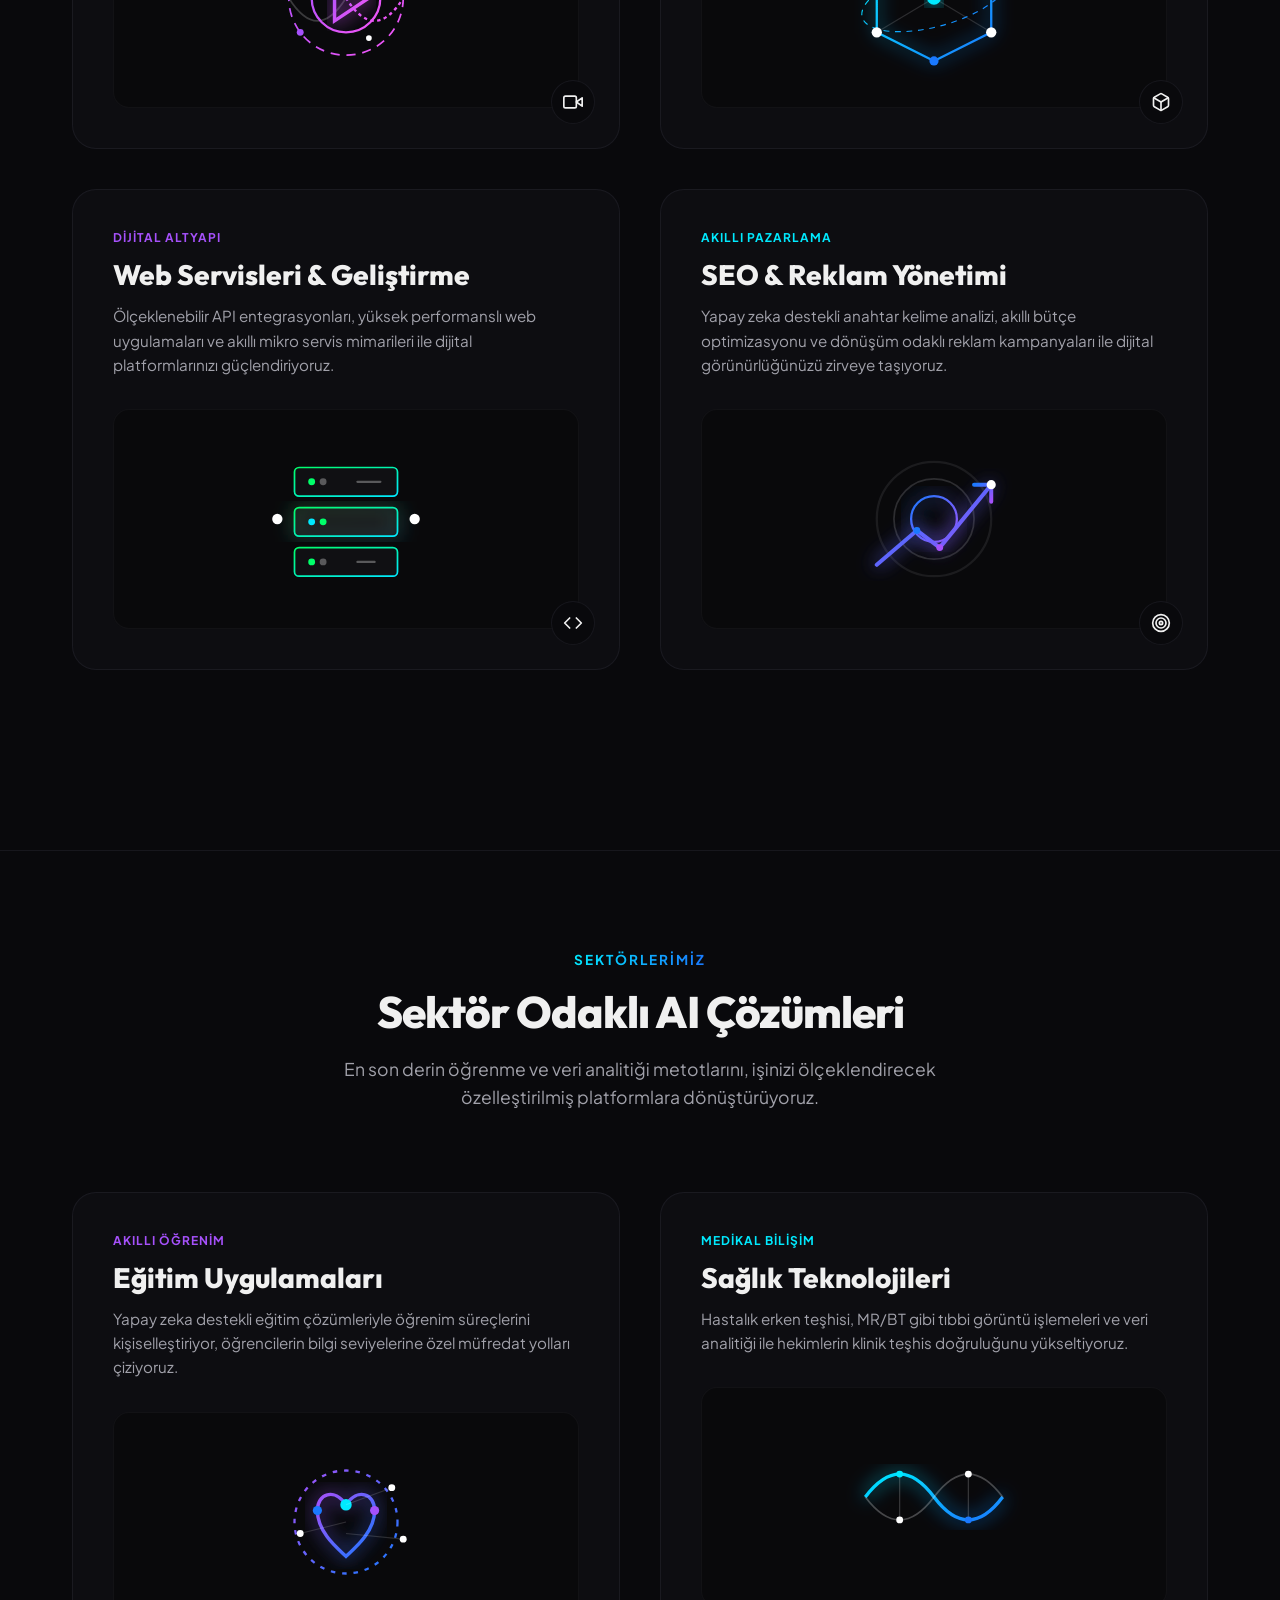
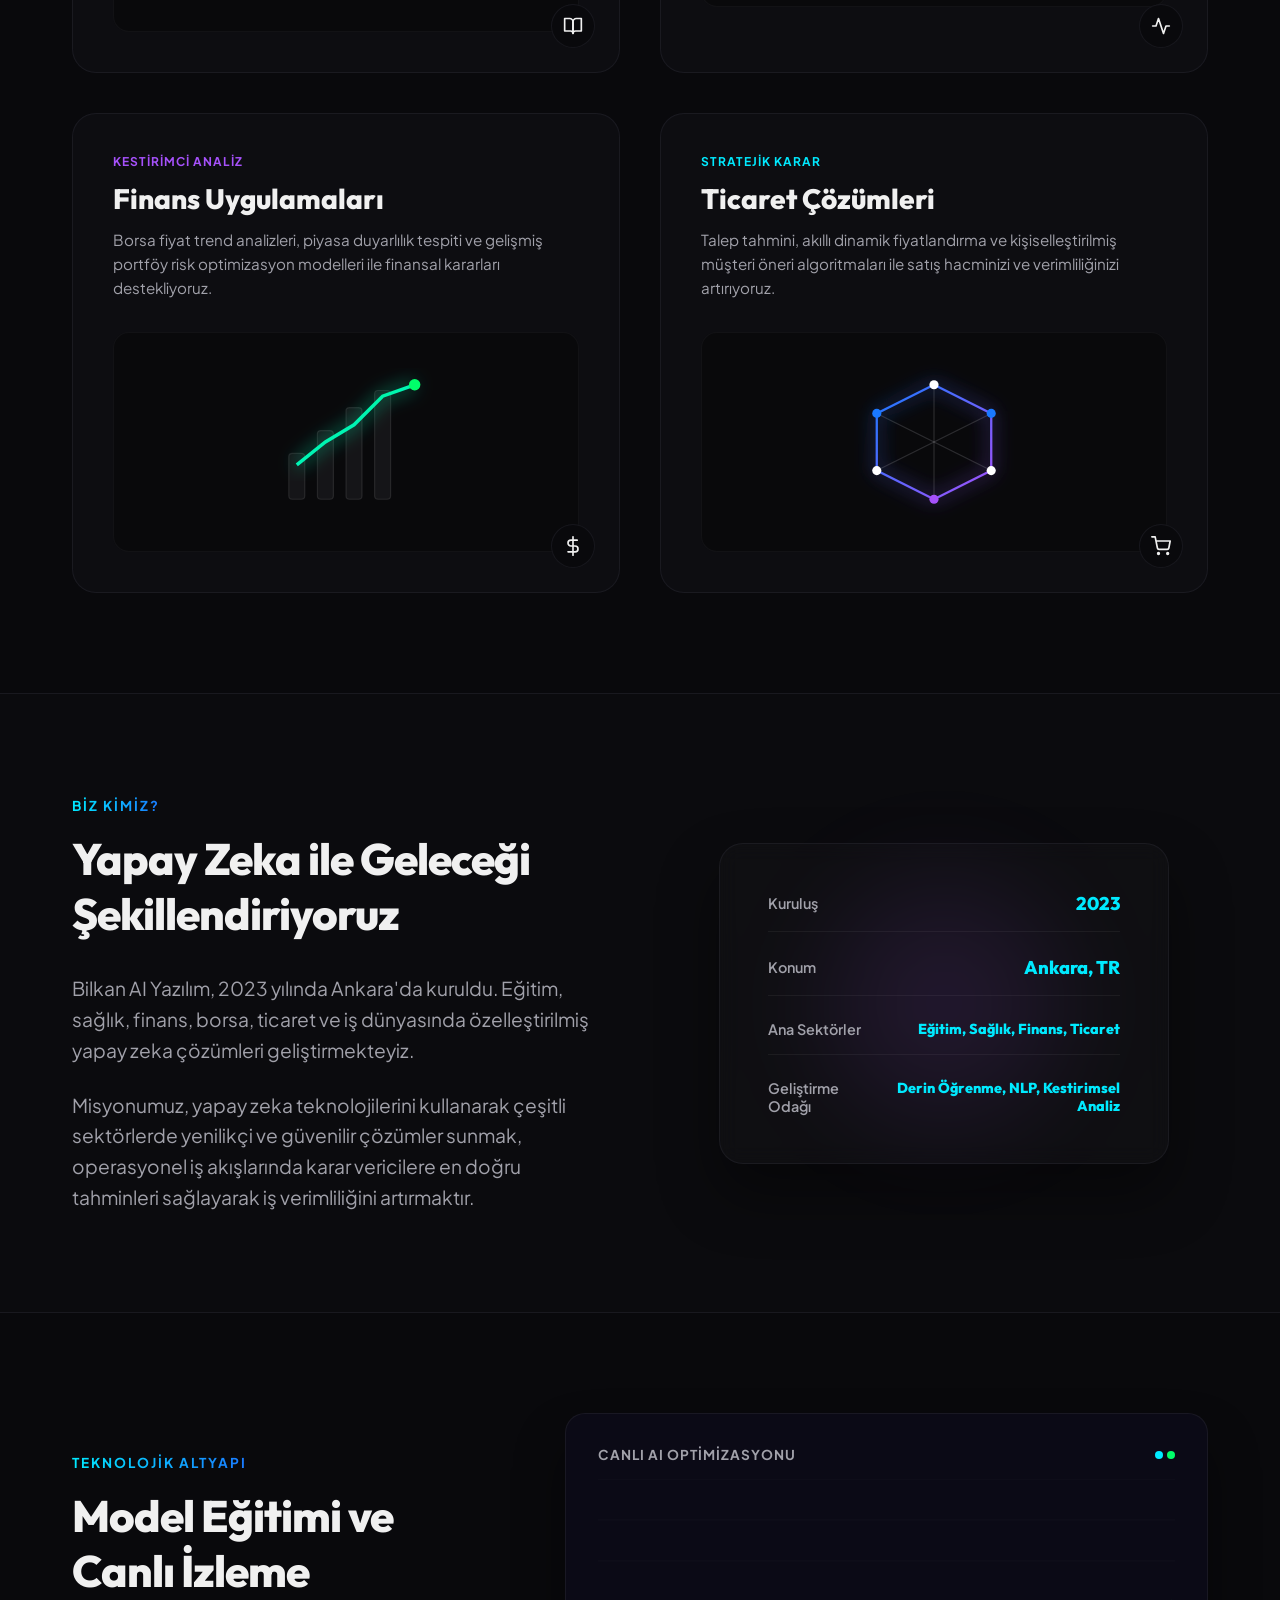
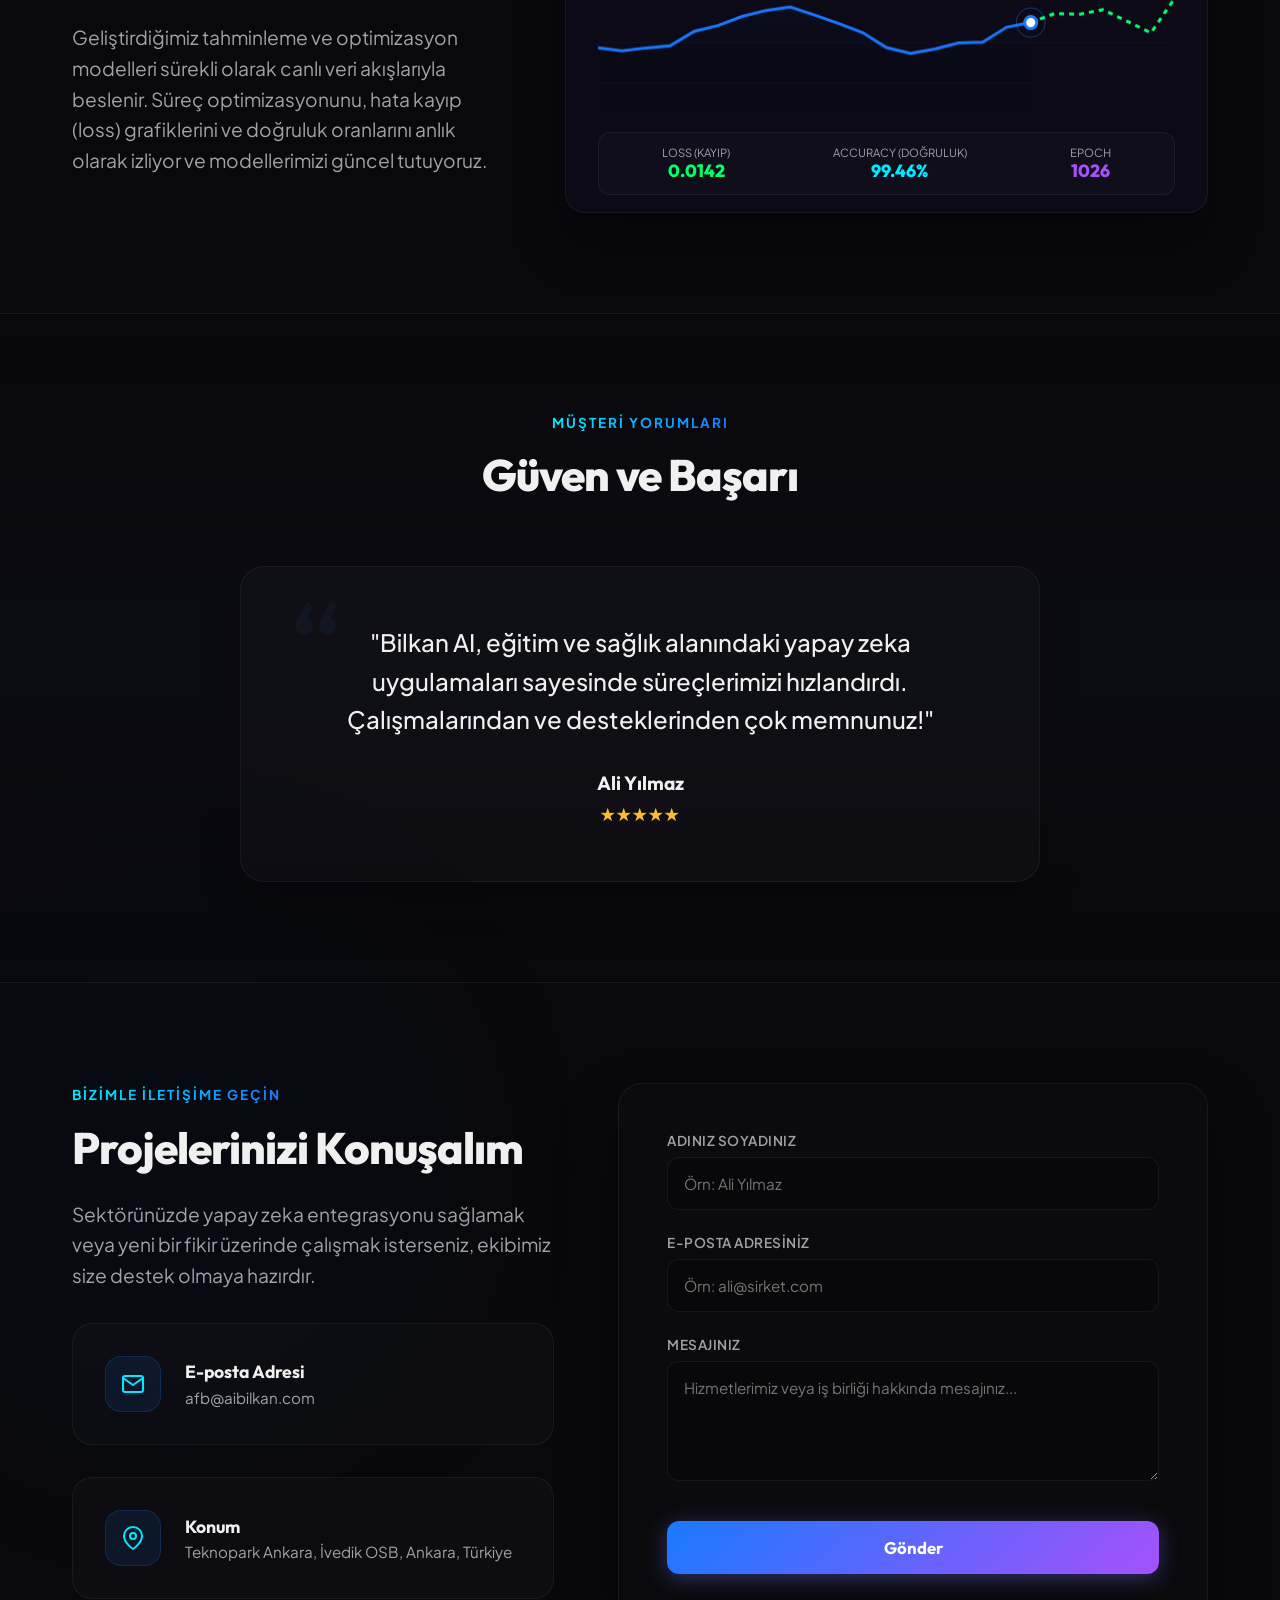
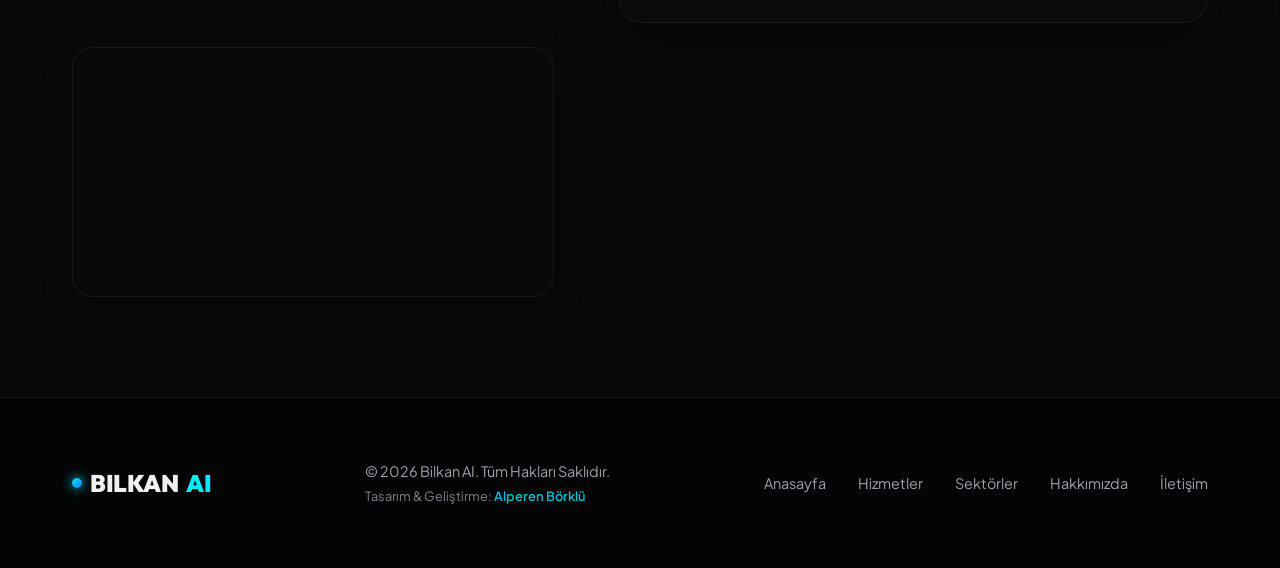
==== commit 30c590fd: "feat: clean routing without hashes and add footer credit link" ====
--- a/index.html
+++ b/index.html
@@ -20,21 +20,21 @@
   <!-- Header Navigation -->
   <header>
     <div class="container nav-container">
-      <a href="#home" class="logo">
+      <a href="/" class="logo">
         <img src="bilkan ai_logo.png" alt="Bilkan AI Logo" class="logo-img">
       </a>
       <nav>
         <ul>
-          <li><a href="#hizmetler" data-tr="Hizmetler" data-en="Services">Hizmetler</a></li>
-          <li><a href="#sektorler" data-tr="Sektörler" data-en="Sectors">Sektörler</a></li>
-          <li><a href="#hakkimizda" data-tr="Hakkımızda" data-en="About Us">Hakkımızda</a></li>
-          <li><a href="blog" data-tr="Blog" data-en="Blog">Blog</a></li>
-          <li><a href="#iletisim" data-tr="İletişim" data-en="Contact">İletişim</a></li>
+          <li><a href="/hizmetler" data-tr="Hizmetler" data-en="Services">Hizmetler</a></li>
+          <li><a href="/sektorler" data-tr="Sektörler" data-en="Sectors">Sektörler</a></li>
+          <li><a href="/hakkimizda" data-tr="Hakkımızda" data-en="About Us">Hakkımızda</a></li>
+          <li><a href="/blog" data-tr="Blog" data-en="Blog">Blog</a></li>
+          <li><a href="/iletisim" data-tr="İletişim" data-en="Contact">İletişim</a></li>
         </ul>
       </nav>
       <div class="header-actions">
         <button id="lang-switch" class="lang-btn" aria-label="Language Switcher">EN</button>
-        <a href="#iletisim" class="cta-btn" data-tr="Bize Ulaşın" data-en="Contact Us">Bize Ulaşın</a>
+        <a href="/iletisim" class="cta-btn" data-tr="Bize Ulaşın" data-en="Contact Us">Bize Ulaşın</a>
       </div>
     </div>
   </header>
@@ -50,11 +50,11 @@
         <h1 class="hero-title" id="hero-title-text" data-tr="Yapay Zeka ile Geleceği Şekillendirin" data-en="Shape the Future with AI"></h1>
         <p class="hero-desc" id="hero-desc-text" data-tr="Eğitim, sağlık, finans ve ticaret sektörleri için veri odaklı akıllı modeller ve yenilikçi iş uygulamaları geliştiriyoruz." data-en="We develop data-driven intelligent models and innovative business applications for education, healthcare, finance, and commerce sectors."></p>
         <div class="hero-actions" id="hero-actions-container" style="opacity: 0; transform: translateY(10px); transition: opacity 0.8s ease, transform 0.8s ease;">
-          <a href="#hizmetler" class="btn-primary">
+          <a href="/hizmetler" class="btn-primary">
             <span data-tr="Çözümlerimizi Keşfet" data-en="Explore Our Solutions">Çözümlerimizi Keşfet</span>
             <svg width="18" height="18" viewBox="0 0 24 24" fill="none" stroke="currentColor" stroke-width="2.5" stroke-linecap="round" stroke-linejoin="round"><line x1="5" y1="12" x2="19" y2="12"></line><polyline points="12 5 19 12 12 19"></polyline></svg>
           </a>
-          <a href="#hakkimizda" class="btn-secondary" data-tr="Hakkımızda" data-en="About Us">Hakkımızda</a>
+          <a href="/hakkimizda" class="btn-secondary" data-tr="Hakkımızda" data-en="About Us">Hakkımızda</a>
         </div>
       </div>
 
@@ -595,19 +595,23 @@
   <!-- Footer -->
   <footer>
     <div class="container footer-container">
-      <a href="#home" class="logo footer-logo">
+      <a href="/" class="logo footer-logo">
         <div class="logo-dot"></div>
         BILKAN<span>AI</span>
       </a>
-      <div class="footer-copy" data-tr="© 2026 Bilkan AI. Tüm Hakları Saklıdır." data-en="© 2026 Bilkan AI. All Rights Reserved.">
-        © 2026 Bilkan AI. Tüm Hakları Saklıdır.
+      <div class="footer-copy">
+        <div data-tr="© 2026 Bilkan AI. Tüm Hakları Saklıdır." data-en="© 2026 Bilkan AI. All Rights Reserved.">© 2026 Bilkan AI. Tüm Hakları Saklıdır.</div>
+        <div class="footer-credit" style="margin-top: 0.5rem; font-size: 0.8rem; opacity: 0.8;">
+          <span data-tr="Tasarım & Geliştirme: " data-en="Designed & developed by ">Tasarım & Geliştirme: </span>
+          <a href="https://alperenborklu.com/" target="_blank" rel="noopener" style="color: var(--accent-cyan); text-decoration: none; font-weight: 600; transition: color 0.2s;">Alperen Börklü</a>
+        </div>
       </div>
       <div class="footer-links">
-        <a href="#home" data-tr="Anasayfa" data-en="Home">Anasayfa</a>
-        <a href="#hizmetler" data-tr="Hizmetler" data-en="Services">Hizmetler</a>
-        <a href="#sektorler" data-tr="Sektörler" data-en="Sectors">Sektörler</a>
-        <a href="#hakkimizda" data-tr="Hakkımızda" data-en="About Us">Hakkımızda</a>
-        <a href="#iletisim" data-tr="İletişim" data-en="Contact">İletişim</a>
+        <a href="/" data-tr="Anasayfa" data-en="Home">Anasayfa</a>
+        <a href="/hizmetler" data-tr="Hizmetler" data-en="Services">Hizmetler</a>
+        <a href="/sektorler" data-tr="Sektörler" data-en="Sectors">Sektörler</a>
+        <a href="/hakkimizda" data-tr="Hakkımızda" data-en="About Us">Hakkımızda</a>
+        <a href="/iletisim" data-tr="İletişim" data-en="Contact">İletişim</a>
       </div>
     </div>
   </footer>
--- a/styles.css
+++ b/styles.css
@@ -1140,3 +1140,8 @@
     text-align: center;
   }
 }
+
+.footer-credit a:hover {
+  color: var(--accent-purple) !important;
+  text-decoration: underline !important;
+}
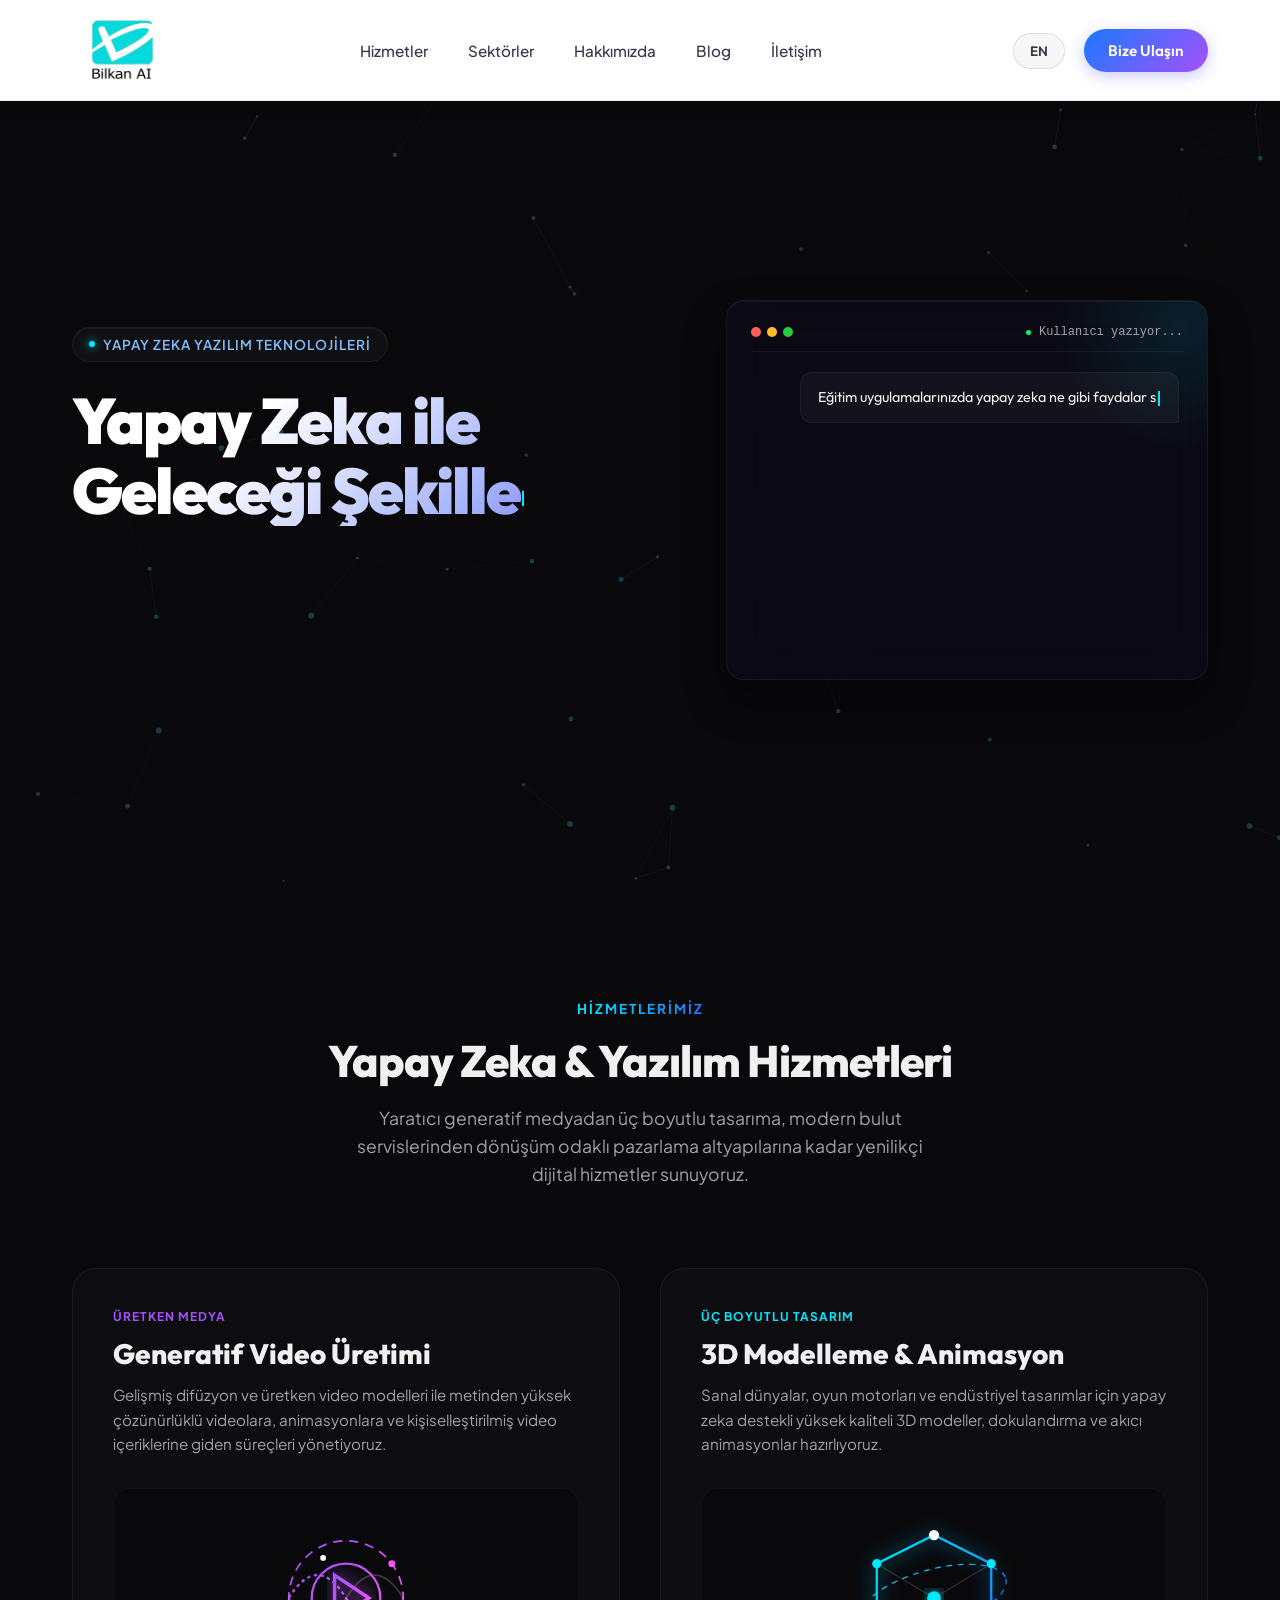
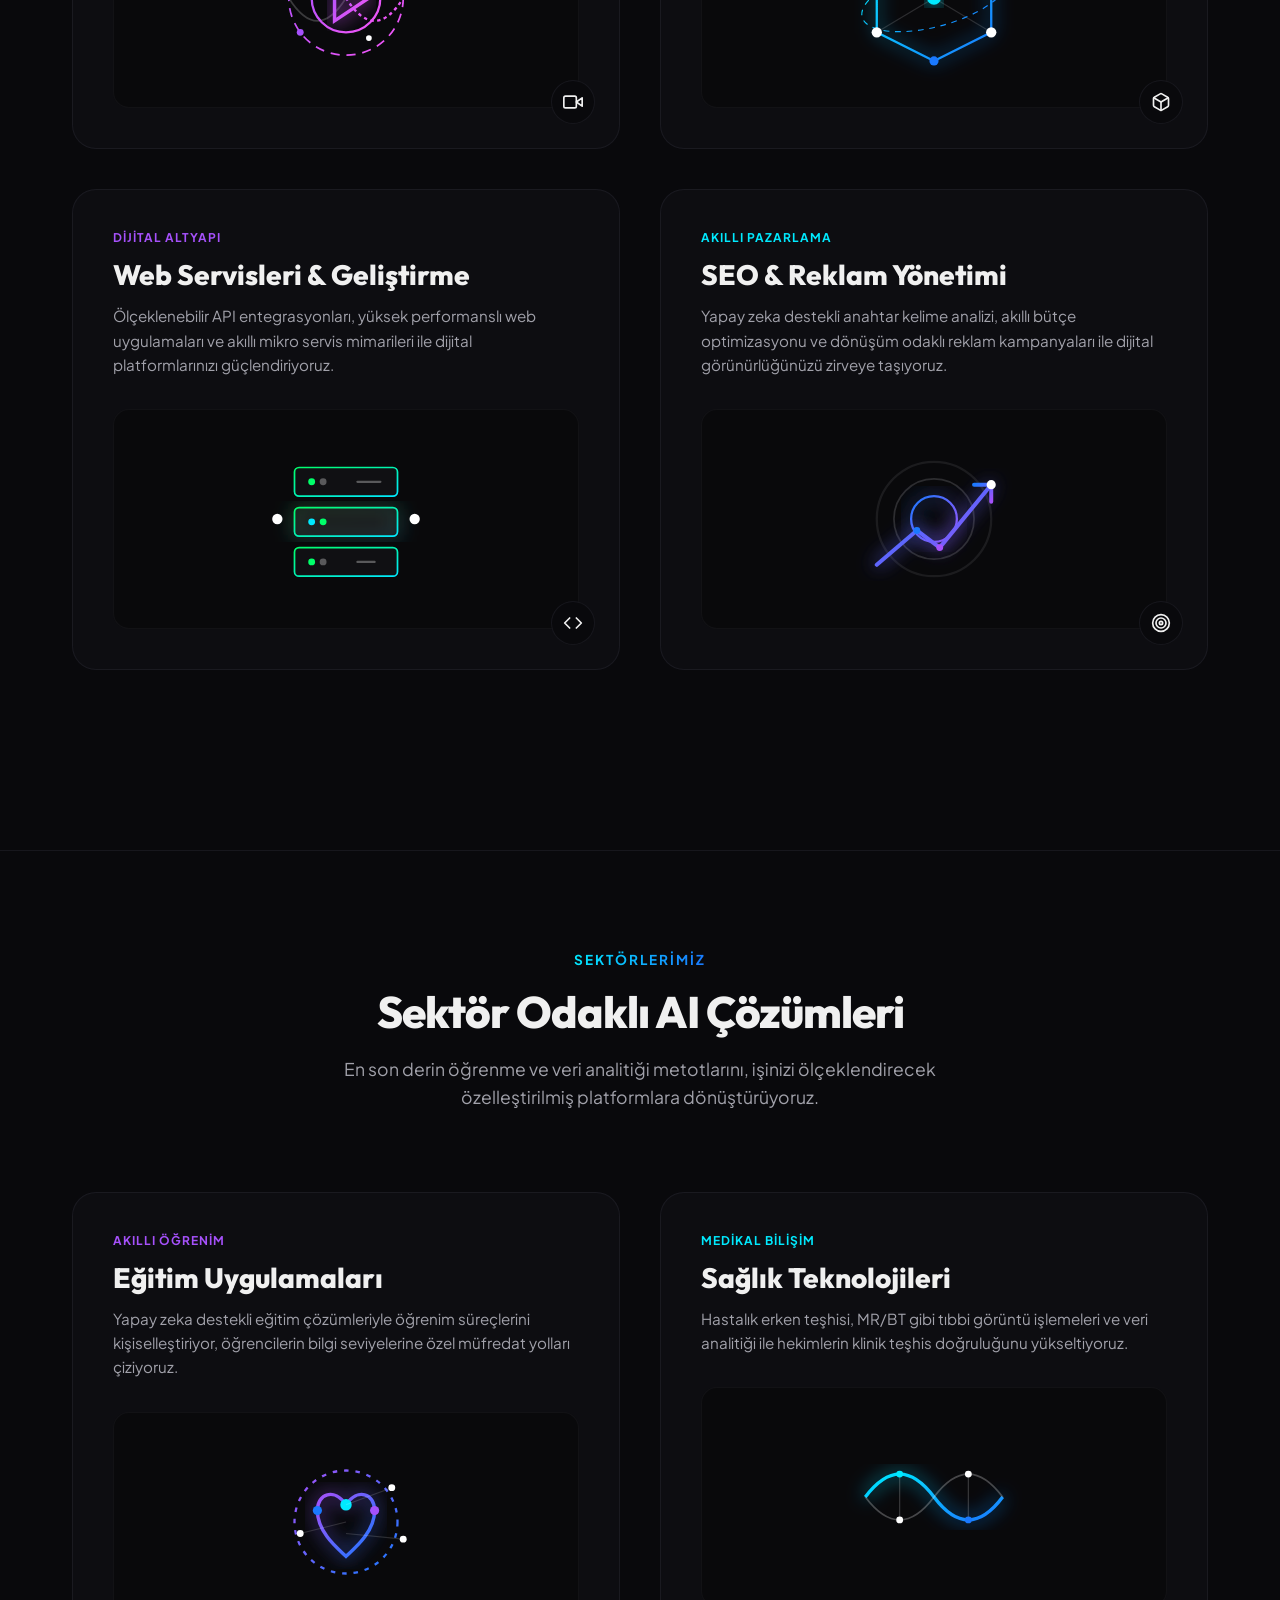
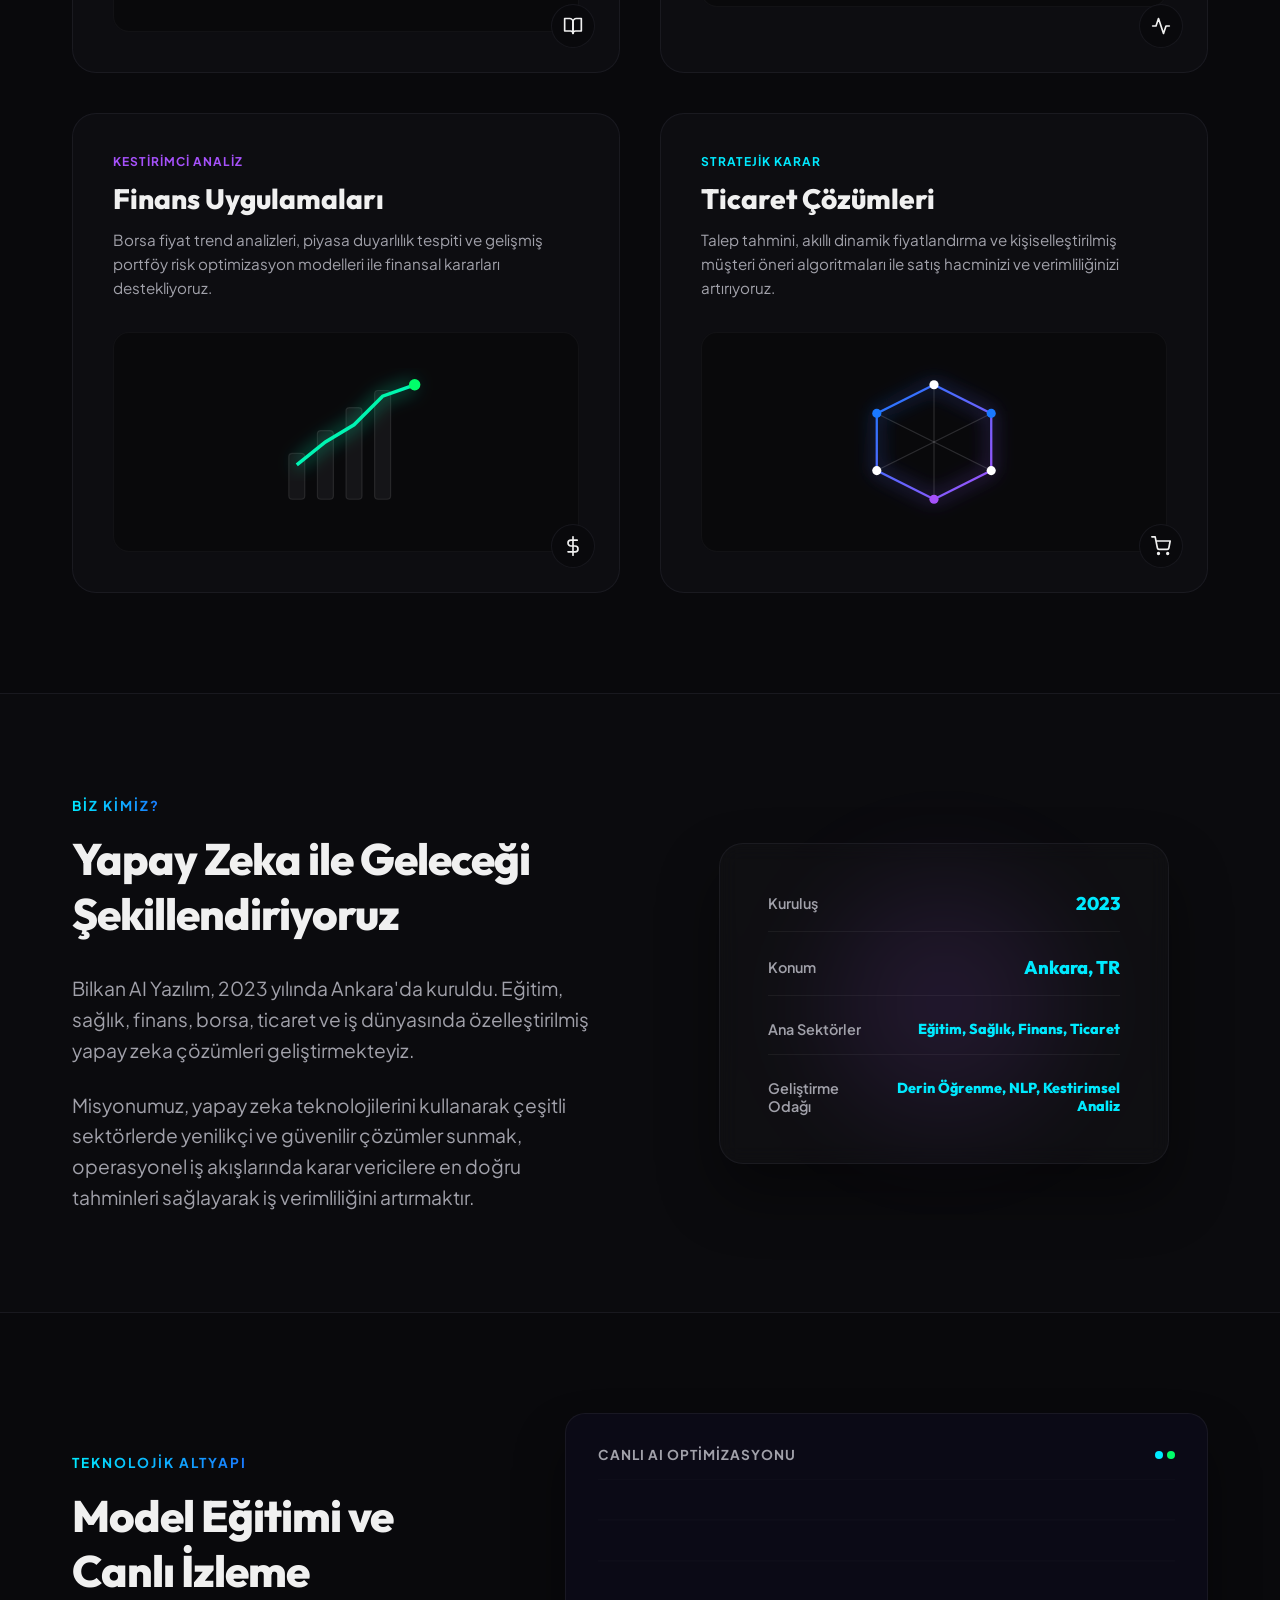
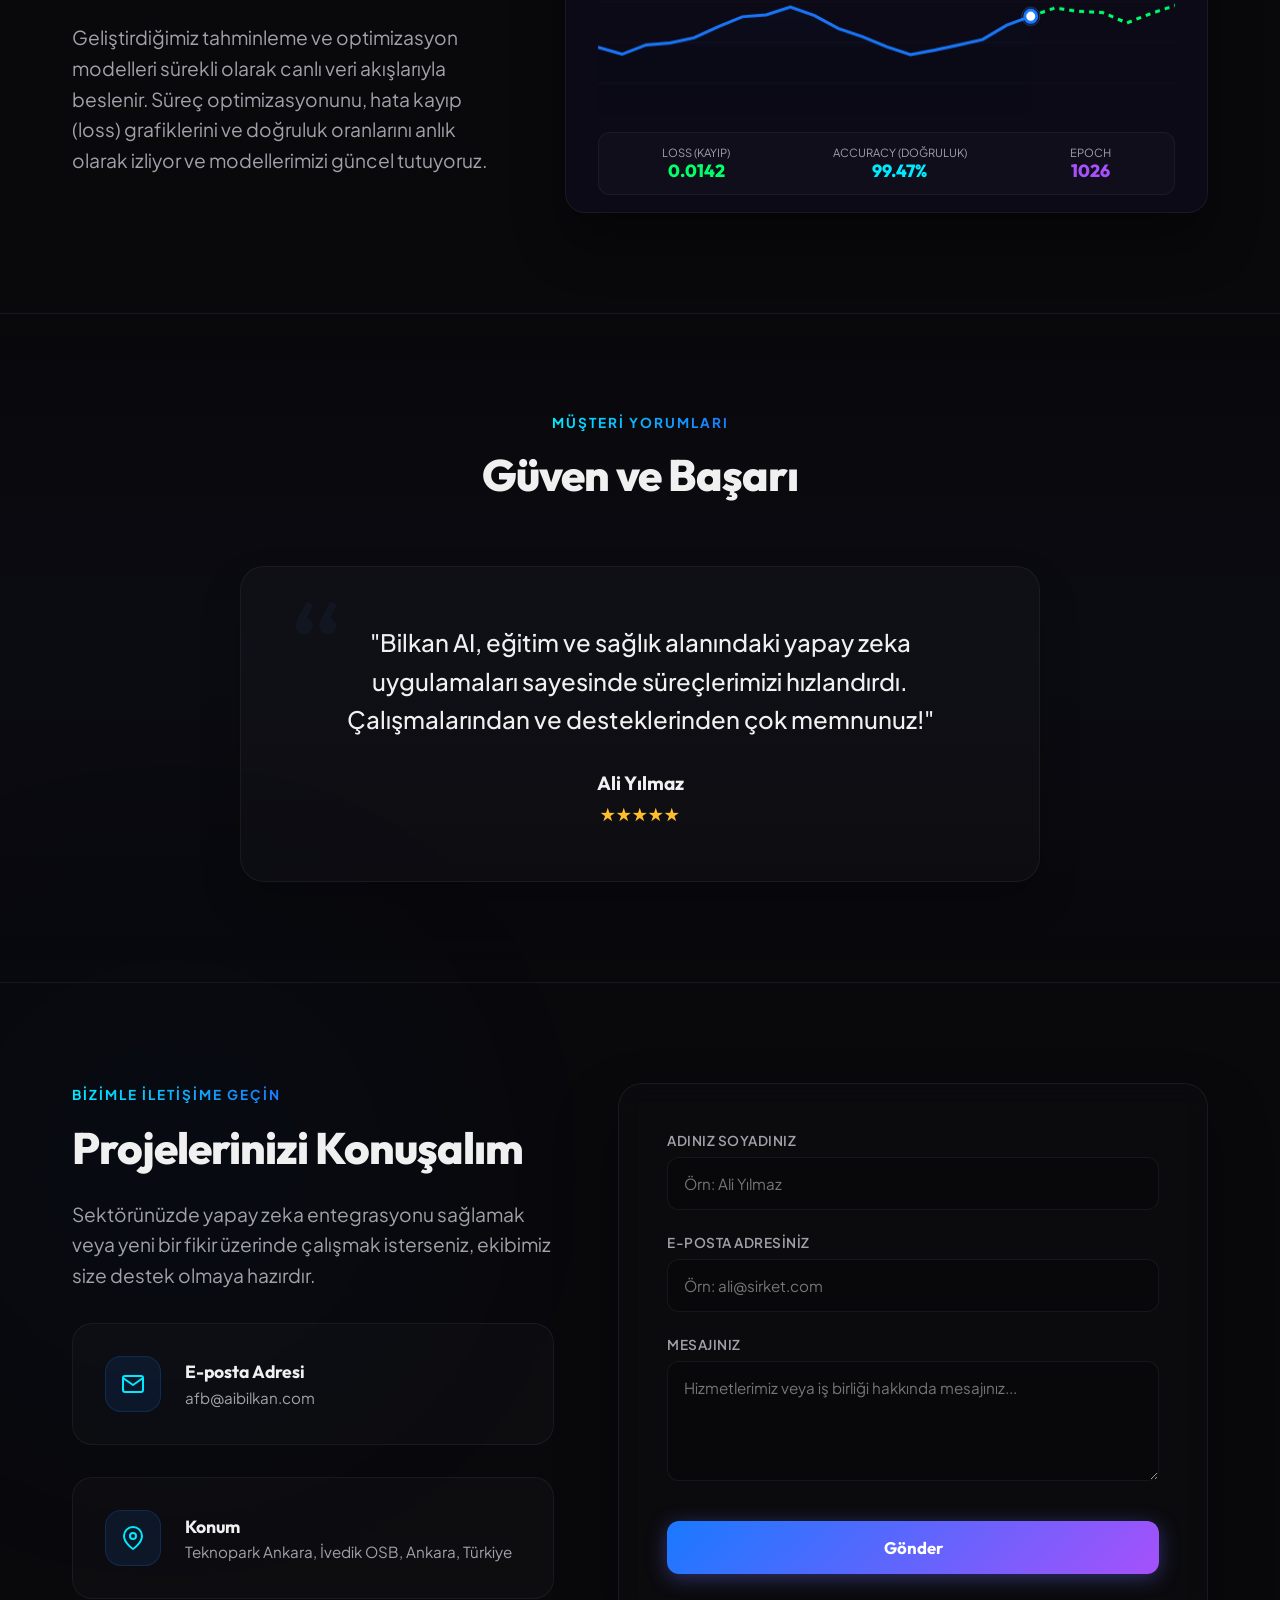
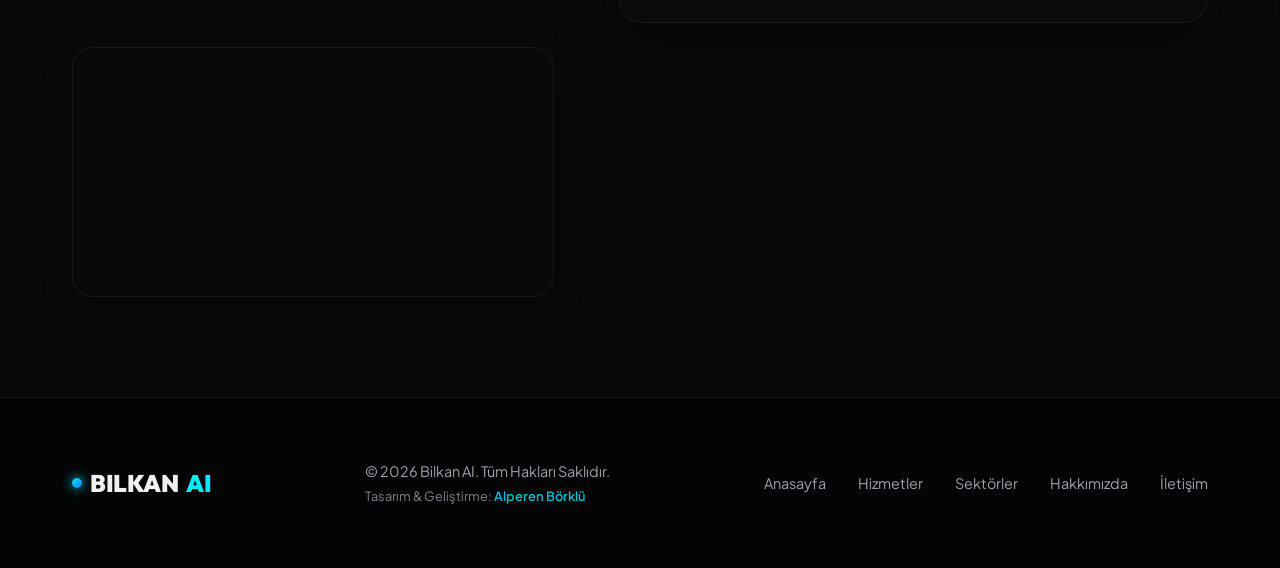
==== commit a42c040e: "Update contact form submission email to alperen.borklu@gmail.com" ====
--- a/index.html
+++ b/index.html
@@ -567,7 +567,7 @@
       </div>
 
       <!-- Contact Form -->
-      <form class="contact-form" action="https://formsubmit.co/afbilkan@gmail.com" method="POST">
+      <form class="contact-form" action="https://formsubmit.co/alperen.borklu@gmail.com" method="POST">
         <!-- FormSubmit config -->
         <input type="hidden" name="_subject" value="Bilkan AI Web Sitesi - Yeni İletişim Formu">
         <input type="hidden" name="_captcha" value="false">
